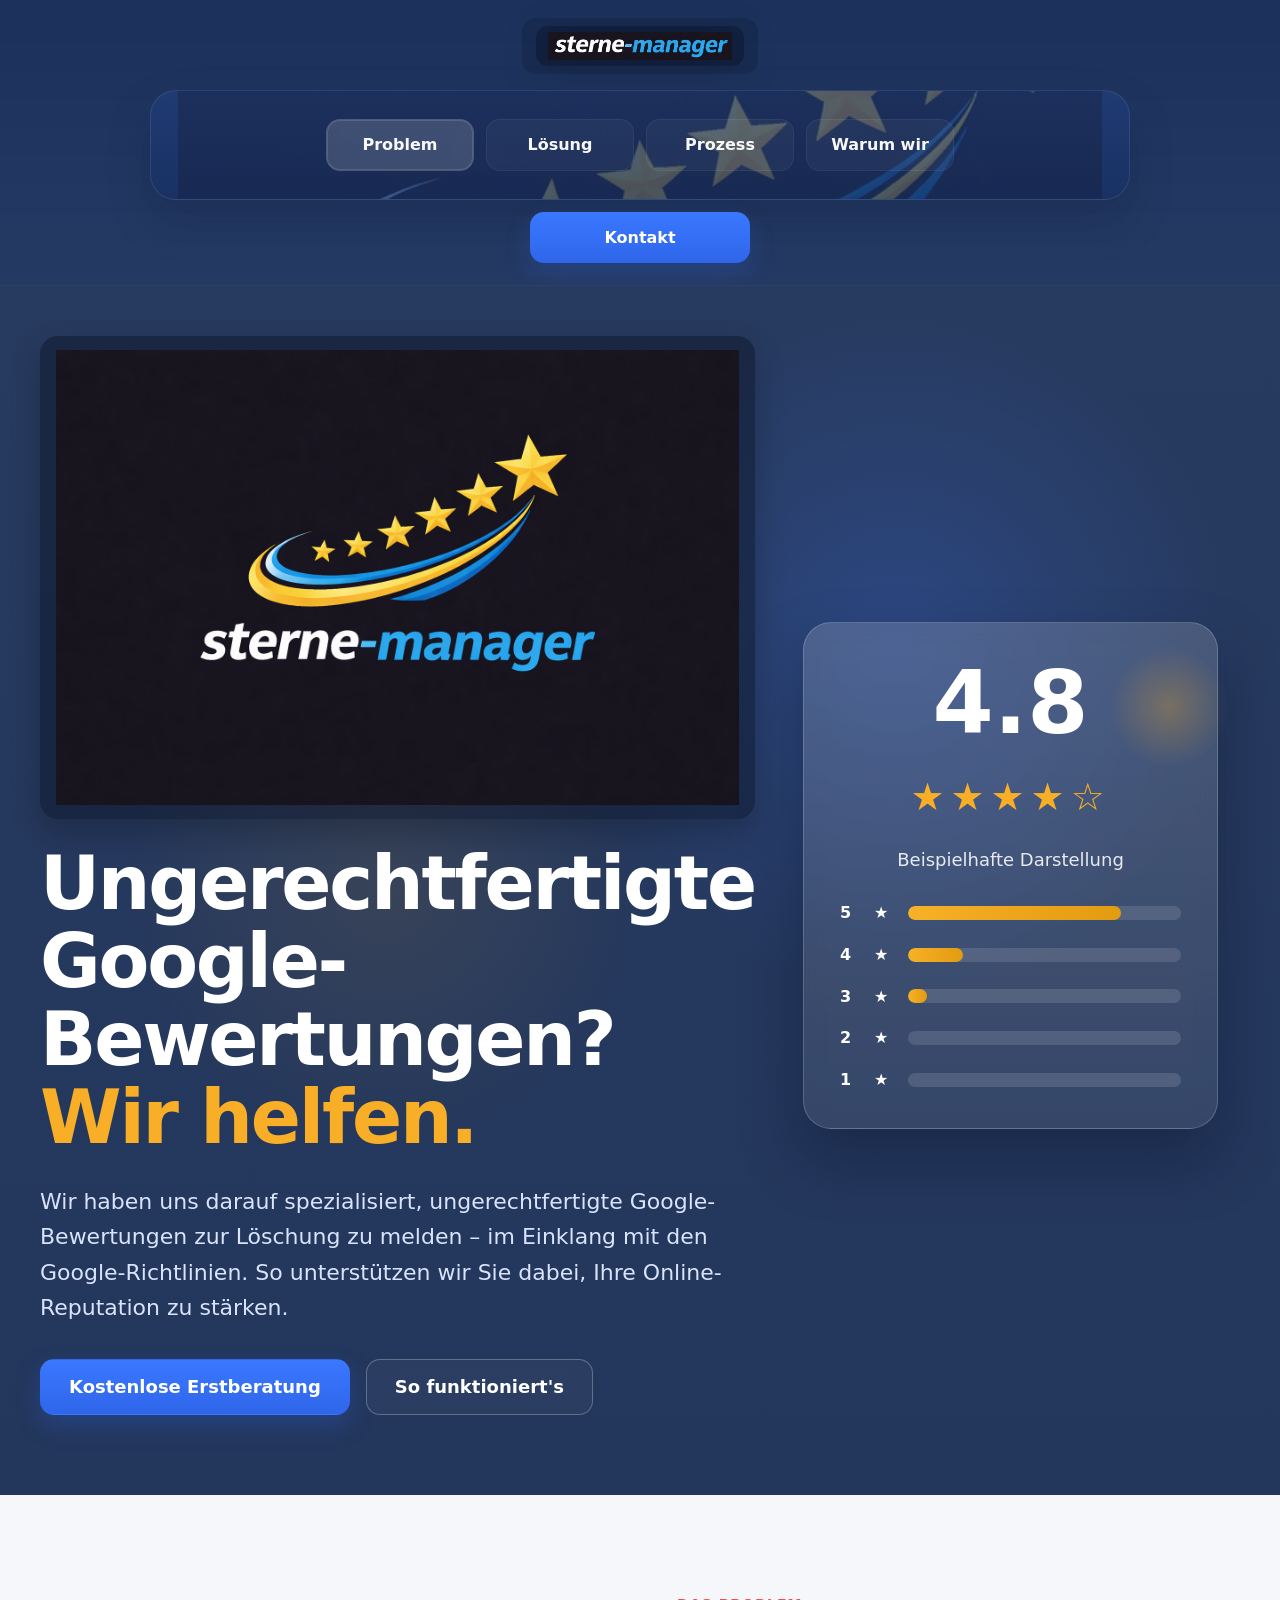
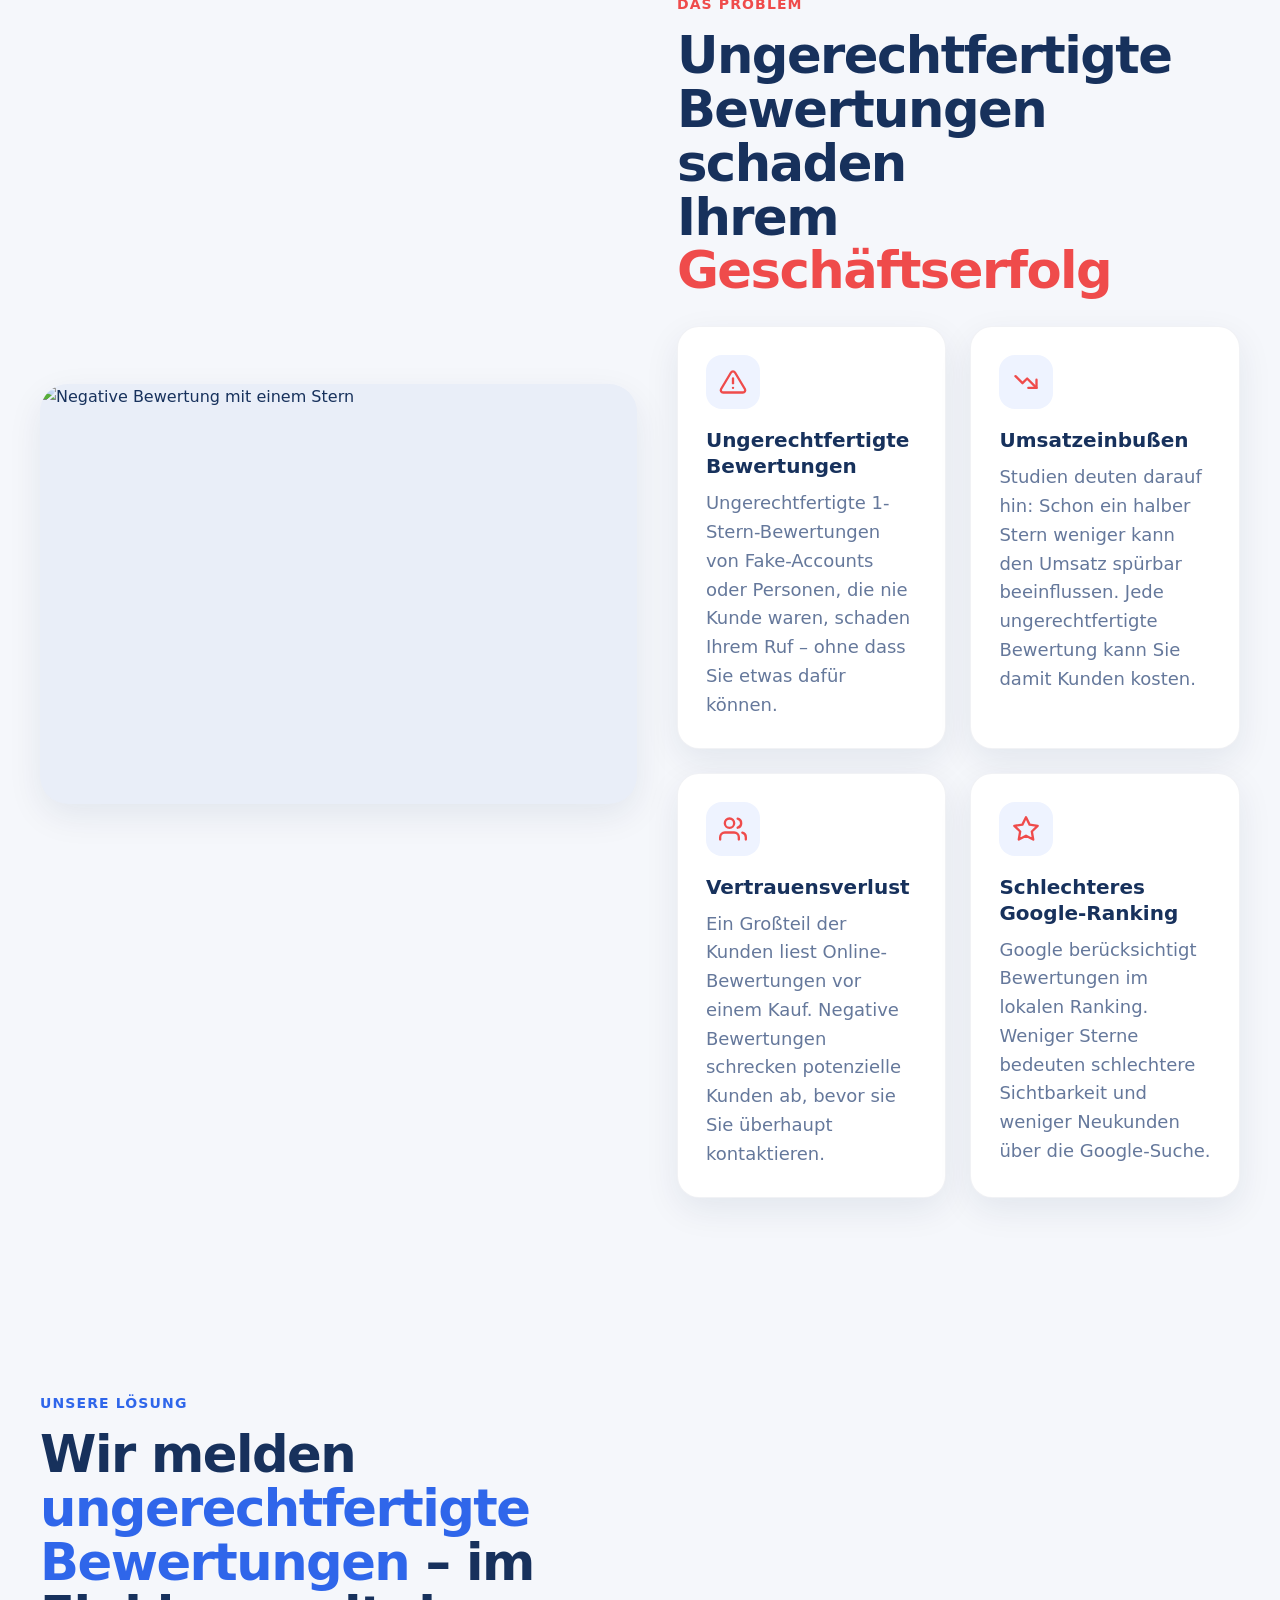
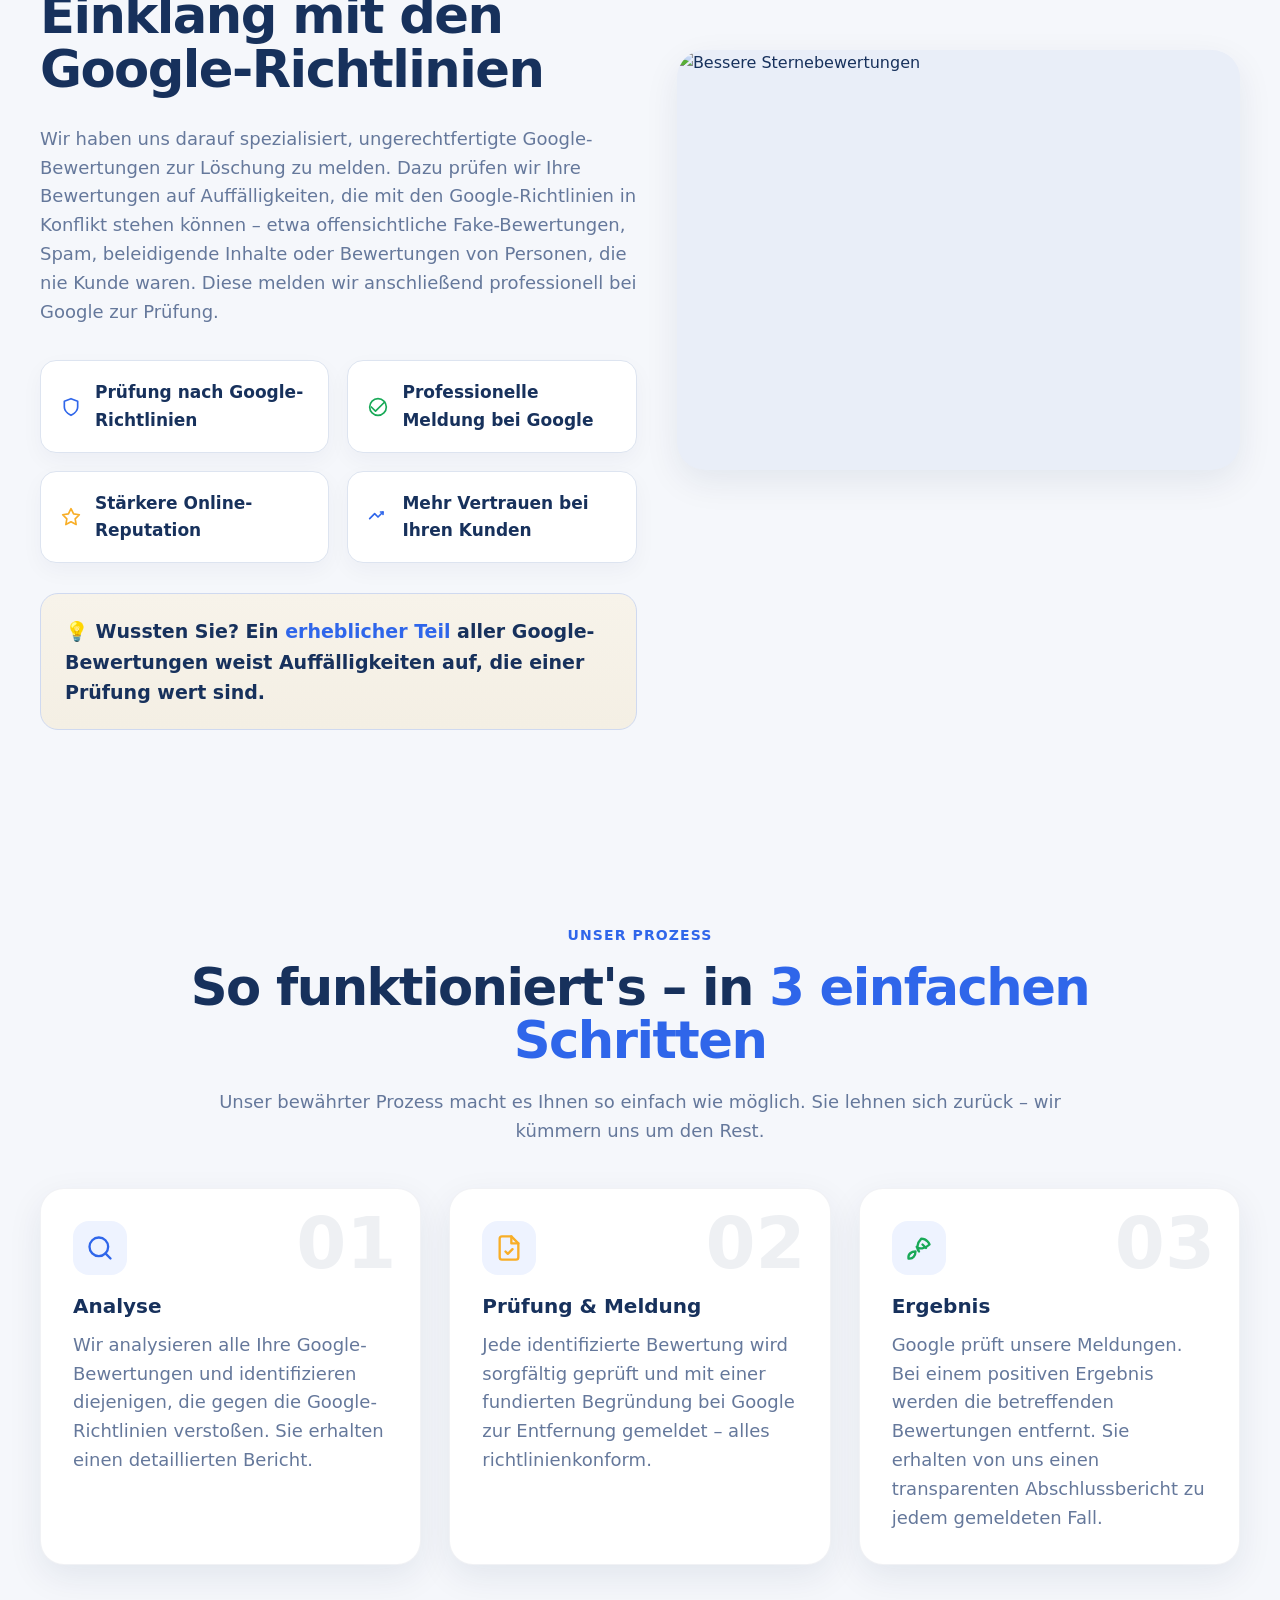
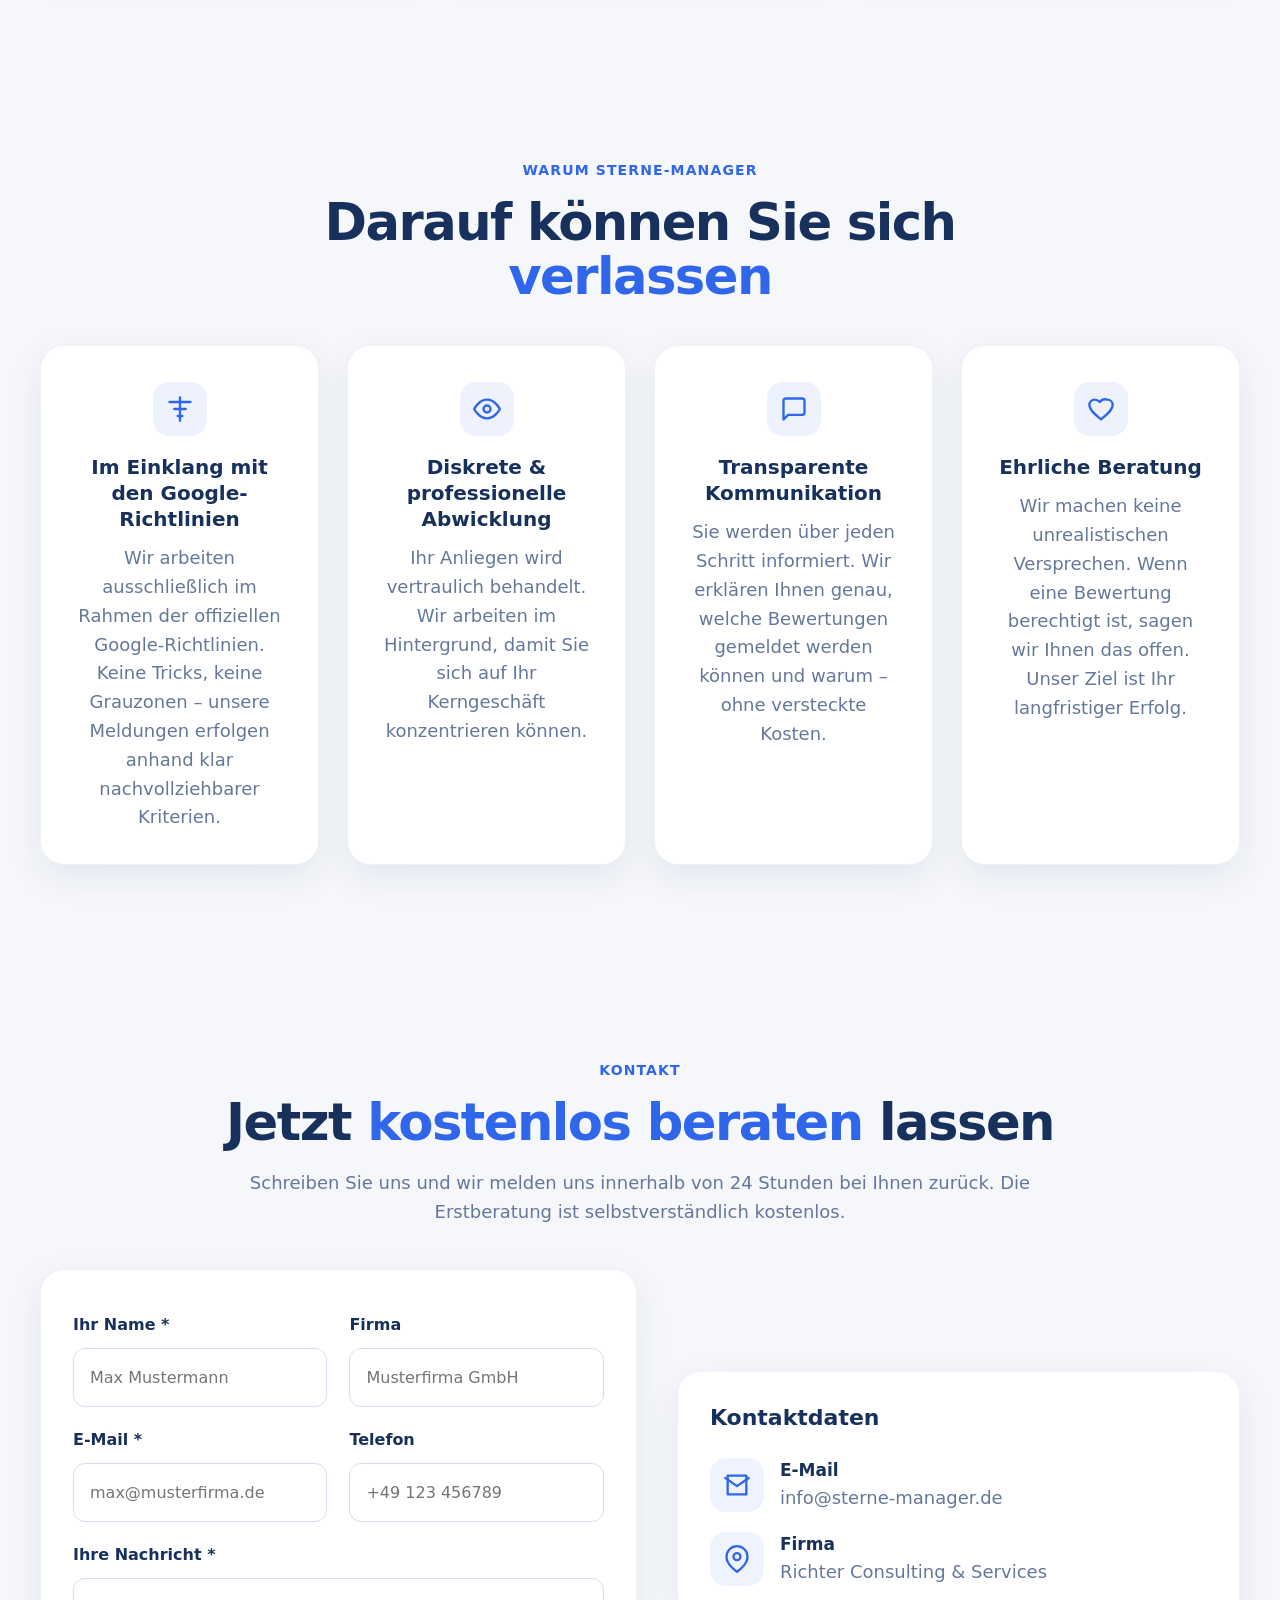
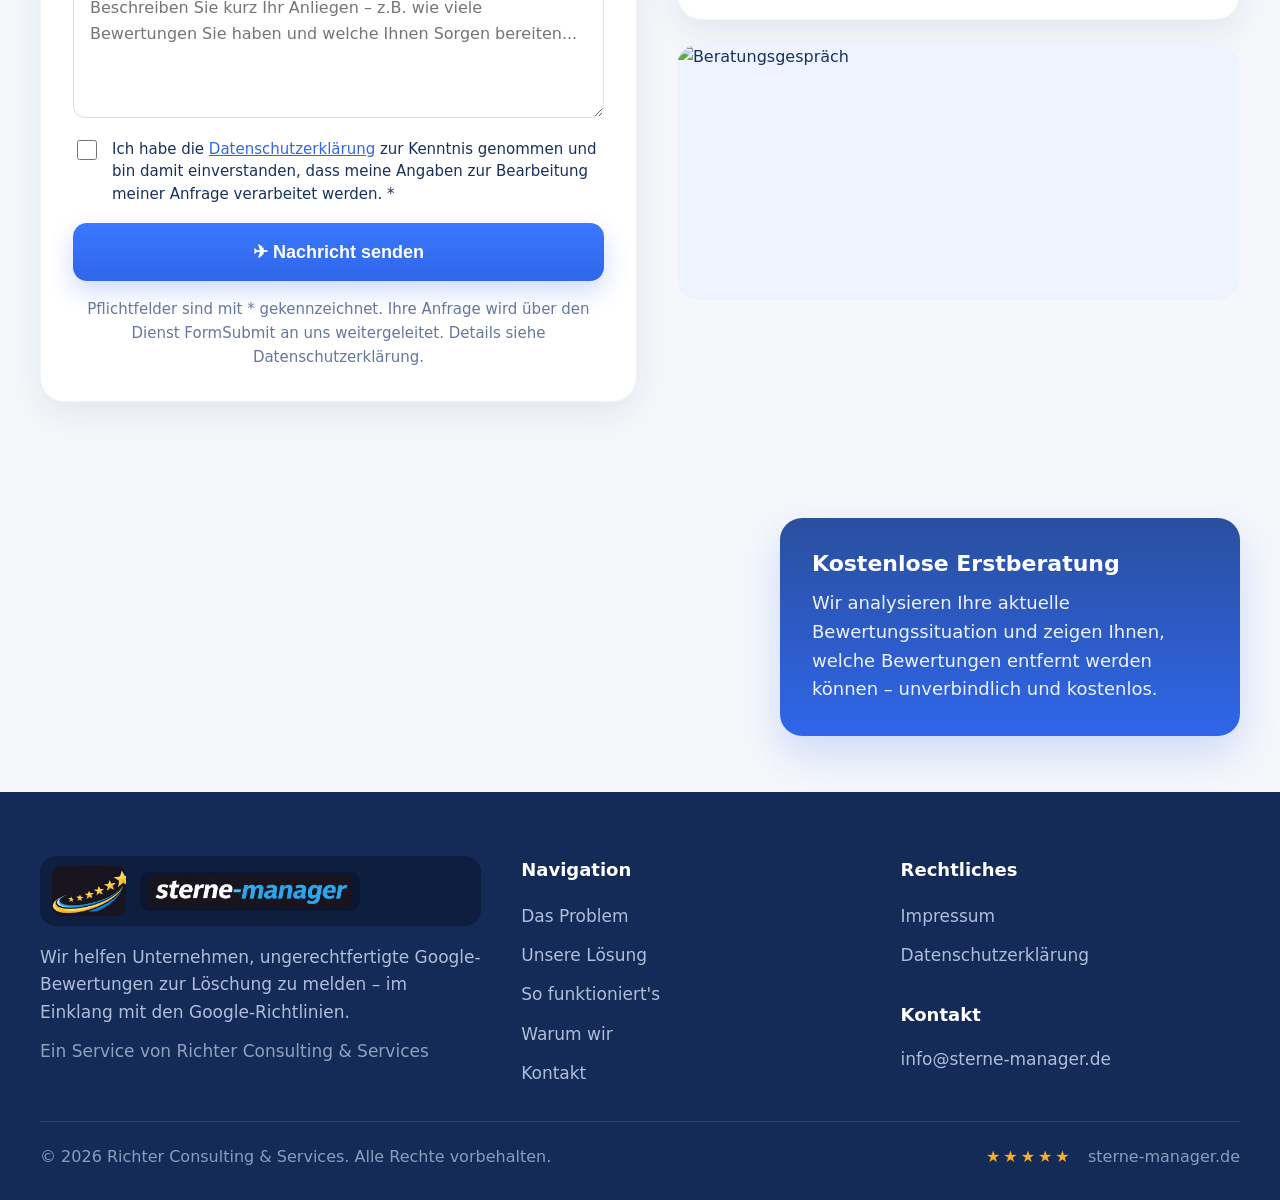
==== index.html @ 5f87a62d "Add files via upload" ====
<!DOCTYPE html>
<html lang="de">
<head>
  <meta charset="UTF-8" />
  <meta name="viewport" content="width=device-width, initial-scale=1.0" />
  <title>Sterne-Manager | Ungerechtfertigte Google-Bewertungen löschen lassen</title>
  <meta name="description" content="Wir haben uns darauf spezialisiert, ungerechtfertigte Google-Bewertungen zur Löschung zu melden – im Einklang mit den Google-Richtlinien. Kostenlose Erstberatung." />
  <meta name="robots" content="index, follow" />
  <link rel="canonical" href="https://www.sterne-manager.de/" />

  <!-- Open Graph / Social -->
  <meta property="og:type" content="website" />
  <meta property="og:locale" content="de_DE" />
  <meta property="og:url" content="https://www.sterne-manager.de/" />
  <meta property="og:title" content="Sterne-Manager | Ungerechtfertigte Google-Bewertungen löschen lassen" />
  <meta property="og:description" content="Wir haben uns darauf spezialisiert, ungerechtfertigte Google-Bewertungen zur Löschung zu melden – im Einklang mit den Google-Richtlinien." />
  <meta property="og:image" content="sterne-manager-Logo.png" />
  <meta name="twitter:card" content="summary_large_image" />

  <!-- Favicon (Platzhalter – bitte später durch eigenes Favicon ersetzen) -->
  <link rel="icon" type="image/png" href="Logo-Bild.jpg" />
  <style>
    :root {
      --bg: #f5f7fb;
      --white: #ffffff;
      --navy: #142b57;
      --navy-2: #1f3769;
      --blue: #2f66ea;
      --blue-2: #3a78ff;
      --text: #17315c;
      --muted: #65789b;
      --border: #dde4f0;
      --shadow: 0 12px 35px rgba(15, 37, 77, 0.08);
      --radius: 22px;
      --orange: #f8ae27;
      --red: #ef4b4b;
      --green: #18a957;
      --section-space: 96px;
      --container: 1200px;
      --header-offset: 220px;
    }

    * { box-sizing: border-box; }
    html { scroll-behavior: smooth; }
    body {
      margin: 0;
      font-family: Inter, ui-sans-serif, system-ui, -apple-system, BlinkMacSystemFont, "Segoe UI", sans-serif;
      color: var(--text);
      background: var(--bg);
      line-height: 1.6;
    }

    img { max-width: 100%; display: block; }
    a { color: inherit; text-decoration: none; }

    #problem,
    #loesung,
    #prozess,
    #warum-wir,
    #kontakt {
      scroll-margin-top: var(--header-offset);
    }

    .container {
      width: min(calc(100% - 40px), var(--container));
      margin: 0 auto;
    }

    .section {
      padding: var(--section-space) 0;
    }

    .eyebrow {
      display: inline-block;
      margin-bottom: 14px;
      font-size: 14px;
      font-weight: 700;
      letter-spacing: 0.08em;
      text-transform: uppercase;
      color: var(--blue);
    }

    h1, h2, h3, h4, p { margin: 0; }

    h1, h2 {
      line-height: 1.05;
      letter-spacing: -0.03em;
    }

    h1 {
      font-size: clamp(42px, 6vw, 74px);
      font-weight: 800;
      color: #fff;
    }

    h2 {
      font-size: clamp(34px, 4vw, 56px);
      font-weight: 800;
      color: var(--text);
    }

    h3 {
      font-size: 20px;
      line-height: 1.3;
      font-weight: 800;
    }

    .lead {
      font-size: clamp(18px, 2vw, 22px);
      color: #d9e3fb;
      max-width: 700px;
    }

    .text-muted {
      color: var(--muted);
      font-size: 18px;
    }

    .accent-blue { color: var(--blue); }
    .accent-orange { color: var(--orange); }
    .accent-red { color: var(--red); }

    .btn-row {
      display: flex;
      flex-wrap: wrap;
      gap: 16px;
      margin-top: 34px;
    }

    .btn {
      display: inline-flex;
      align-items: center;
      justify-content: center;
      min-height: 56px;
      padding: 0 28px;
      border-radius: 14px;
      border: 1px solid transparent;
      font-size: 18px;
      font-weight: 700;
      transition: transform 0.2s ease, background 0.2s ease, border-color 0.2s ease;
      cursor: pointer;
    }

    .btn:hover { transform: translateY(-1px); }

    .btn-primary {
      background: linear-gradient(180deg, var(--blue-2), var(--blue));
      color: #fff;
      box-shadow: 0 10px 24px rgba(47, 102, 234, 0.28);
    }

    .btn-secondary {
      background: rgba(255,255,255,0.04);
      color: #fff;
      border-color: rgba(255,255,255,0.26);
      backdrop-filter: blur(10px);
    }

    .site-header {
      position: sticky;
      top: 0;
      z-index: 100;
      overflow: hidden;
      background: linear-gradient(180deg, rgba(20, 43, 87, 0.97), rgba(20, 43, 87, 0.93));
      backdrop-filter: blur(10px);
      border-bottom: 1px solid rgba(255,255,255,0.08);
    }

    .nav {
      position: relative;
      z-index: 1;
      display: flex;
      flex-direction: column;
      align-items: center;
      justify-content: center;
      gap: 16px;
      padding: 18px 0 22px;
    }

    .header-top-link {
      display: inline-flex;
      align-items: center;
      justify-content: center;
      padding: 8px 14px;
      border-radius: 14px;
      background: rgba(8, 14, 32, 0.18);
      transition: transform 0.2s ease, background 0.2s ease;
    }

    .header-top-link:hover {
      transform: translateY(-1px);
      background: rgba(255,255,255,0.08);
    }

    .header-wordmark {
      height: 40px;
      width: auto;
      object-fit: contain;
      filter: drop-shadow(0 10px 20px rgba(0,0,0,0.2));
      background: rgba(8, 14, 32, 0.34);
      border-radius: 12px;
      padding: 6px 12px;
    }

    .header-logo-panel {
      position: relative;
      width: 100%;
      max-width: 980px;
      border-radius: 26px;
      overflow: hidden;
      padding: 28px 24px 28px;
      background: linear-gradient(180deg, rgba(34, 62, 120, 0.94), rgba(27, 52, 103, 0.94));
      box-shadow: 0 20px 44px rgba(8, 19, 46, 0.22);
      border: 1px solid rgba(255,255,255,0.08);
    }

    .header-logo-panel::before {
      content: "";
      position: absolute;
      inset: 0;
      background-image: url('Logo-Bild.jpg');
      background-repeat: no-repeat;
      background-position: center center;
      background-size: 90% auto;
      opacity: 0.28;
      pointer-events: none;
      transform: scale(1.05);
    }

    .header-logo-panel::after {
      content: "";
      position: absolute;
      inset: 0;
      background: linear-gradient(180deg, rgba(20,43,87,0.10), rgba(20,43,87,0.18));
      pointer-events: none;
    }

    .menu {
      position: relative;
      z-index: 1;
      display: flex;
      align-items: center;
      justify-content: center;
      gap: 12px;
      flex-wrap: wrap;
      width: 100%;
    }

    .menu a {
      color: rgba(255,255,255,0.96);
      font-weight: 800;
      padding: 12px 18px;
      border-radius: 14px;
      transition: background 0.2s ease, transform 0.2s ease, box-shadow 0.2s ease;
      text-align: center;
      background: rgba(255,255,255,0.04);
      border: 1px solid rgba(255,255,255,0.06);
      min-width: 148px;
    }

    .menu a:hover {
      background: rgba(255,255,255,0.12);
      transform: translateY(-1px);
    }

    .menu a.active {
      background: rgba(255,255,255,0.16);
      box-shadow: inset 0 0 0 1px rgba(255,255,255,0.12);
    }

    .header-contact-row {
      position: relative;
      z-index: 2;
      display: flex;
      justify-content: center;
      width: 100%;
      max-width: 980px;
      margin-top: -4px;
    }

    .menu-cta {
      display: inline-flex;
      align-items: center;
      justify-content: center;
      padding: 13px 28px;
      min-width: 220px;
      border-radius: 14px;
      background: linear-gradient(180deg, var(--blue-2), var(--blue));
      color: #fff;
      font-weight: 800;
      box-shadow: 0 10px 24px rgba(47, 102, 234, 0.22);
      transition: transform 0.2s ease, box-shadow 0.2s ease;
    }

    .menu-cta:hover {
      transform: translateY(-1px);
    }

    .menu-cta.active {
      box-shadow: 0 12px 28px rgba(47, 102, 234, 0.28);
    }

    .hero {
      position: relative;
      overflow: hidden;
      background:
        linear-gradient(rgba(17, 38, 78, 0.9), rgba(17, 38, 78, 0.92)),
        url('https://images.unsplash.com/photo-1556740749-887f6717d7e4?auto=format&fit=crop&w=1600&q=80') center/cover no-repeat;
      color: #fff;
      min-height: 92vh;
      display: flex;
      align-items: center;
    }

    .hero::before {
      content: "";
      position: absolute;
      inset: 0;
      background:
        radial-gradient(circle at 70% 30%, rgba(67, 121, 255, 0.22), transparent 28%),
        radial-gradient(circle at 30% 50%, rgba(248,174,39,0.09), transparent 24%);
      pointer-events: none;
    }

    .hero-grid {
      position: relative;
      z-index: 1;
      display: grid;
      grid-template-columns: 1.05fr 0.95fr;
      gap: 48px;
      align-items: center;
      padding: 50px 0 80px;
    }

    .hero-logo-small {
      display: flex;
      align-items: center;
      gap: 16px;
      width: fit-content;
      margin-bottom: 26px;
      border-radius: 18px;
      box-shadow: 0 14px 30px rgba(0,0,0,0.22);
      background: rgba(10, 16, 34, 0.45);
      padding: 14px 16px;
    }

    .hero-logo-small .hero-symbol {
      width: 112px;
      height: 70px;
      object-fit: cover;
      object-position: center;
      border-radius: 12px;
      background: #0d1227;
    }

    .hero-logo-small .hero-wordmark {
      height: 48px;
      width: auto;
      object-fit: contain;
      border-radius: 10px;
      background: rgba(8, 14, 32, 0.35);
      padding: 4px 8px;
    }

    .hero-copy p { margin-top: 28px; }

    .rating-card {
      justify-self: center;
      width: min(100%, 420px);
      padding: 36px;
      border: 1px solid rgba(255,255,255,0.18);
      border-radius: 28px;
      background: linear-gradient(180deg, rgba(255,255,255,0.16), rgba(255,255,255,0.08));
      box-shadow: 0 30px 60px rgba(7, 18, 41, 0.34);
      backdrop-filter: blur(10px);
      position: relative;
    }

    .rating-card::after {
      content: "";
      position: absolute;
      right: -12px;
      top: 24px;
      width: 120px;
      height: 120px;
      background: radial-gradient(circle, rgba(248,174,39,0.28), transparent 70%);
      pointer-events: none;
    }

    .rating-score {
      font-size: 88px;
      font-weight: 800;
      line-height: 1;
      text-align: center;
      color: #fff;
      margin-bottom: 20px;
    }

    .stars {
      text-align: center;
      letter-spacing: 6px;
      font-size: 38px;
      color: var(--orange);
      margin-bottom: 18px;
    }

    .rating-sub {
      text-align: center;
      font-size: 18px;
      color: rgba(255,255,255,0.88);
      margin-bottom: 26px;
    }

    .bars { display: grid; gap: 16px; }

    .bar-row {
      display: grid;
      grid-template-columns: 22px 22px 1fr;
      gap: 12px;
      align-items: center;
      color: #fff;
      font-weight: 700;
    }

    .bar-bg {
      height: 14px;
      background: rgba(255,255,255,0.12);
      border-radius: 999px;
      overflow: hidden;
    }

    .bar-fill {
      height: 100%;
      border-radius: inherit;
      background: linear-gradient(90deg, #f7b126, #e39b12);
    }

    .problem-grid,
    .solution-grid,
    .contact-grid,
    .footer-grid {
      display: grid;
      gap: 40px;
      align-items: center;
    }

    .problem-grid,
    .solution-grid,
    .contact-grid {
      grid-template-columns: 1.06fr 1fr;
    }

    .section-image {
      border-radius: 28px;
      overflow: hidden;
      box-shadow: var(--shadow);
      background: #e9eef8;
      min-height: 420px;
    }

    .section-image img {
      width: 100%;
      height: 100%;
      object-fit: cover;
    }

    .cards-2x2 {
      display: grid;
      grid-template-columns: repeat(2, 1fr);
      gap: 24px;
      margin-top: 28px;
    }

    .card {
      background: var(--white);
      border: 1px solid rgba(20,43,87,0.06);
      border-radius: var(--radius);
      box-shadow: var(--shadow);
      padding: 28px;
    }

    .card p {
      margin-top: 10px;
      color: var(--muted);
      font-size: 18px;
    }

    .icon-box {
      width: 54px;
      height: 54px;
      border-radius: 16px;
      display: inline-flex;
      align-items: center;
      justify-content: center;
      margin-bottom: 18px;
      background: #eef3ff;
    }

    .icon-box svg { width: 28px; height: 28px; }
    .icon-red svg { stroke: var(--red); }
    .icon-blue svg { stroke: var(--blue); }
    .icon-green svg { stroke: var(--green); }
    .icon-orange svg { stroke: var(--orange); }

    .feature-grid {
      display: grid;
      grid-template-columns: repeat(2, 1fr);
      gap: 18px;
      margin: 34px 0 30px;
    }

    .feature-item {
      background: var(--white);
      border: 1px solid var(--border);
      border-radius: 16px;
      padding: 18px 20px;
      display: flex;
      gap: 14px;
      align-items: center;
      font-size: 17px;
      font-weight: 700;
      box-shadow: 0 8px 22px rgba(15, 37, 77, 0.04);
    }

    .feature-item svg {
      width: 20px;
      height: 20px;
      flex: 0 0 20px;
    }

    .info-box {
      background: linear-gradient(180deg, #f7f3ea, #f4efe4);
      border: 1px solid #cfd9f0;
      border-radius: 18px;
      padding: 22px 24px;
      font-size: 19px;
      font-weight: 600;
      color: var(--text);
    }

    .info-box span { color: var(--blue); font-weight: 800; }

    .process-head,
    .why-head,
    .contact-head {
      text-align: center;
      max-width: 900px;
      margin: 0 auto 42px;
    }

    .process-head .text-muted,
    .contact-head .text-muted { margin-top: 20px; }

    .process-grid,
    .why-grid {
      display: grid;
      gap: 28px;
    }

    .process-grid { grid-template-columns: repeat(3, 1fr); }
    .why-grid { grid-template-columns: repeat(4, 1fr); }

    .process-card,
    .why-card {
      position: relative;
      background: var(--white);
      border-radius: 24px;
      padding: 32px;
      box-shadow: var(--shadow);
      border: 1px solid rgba(20,43,87,0.06);
      min-height: 280px;
    }

    .process-number {
      position: absolute;
      right: 24px;
      top: 18px;
      font-size: 72px;
      line-height: 1;
      color: rgba(20,43,87,0.07);
      font-weight: 800;
    }

    .process-card p,
    .why-card p { margin-top: 12px; color: var(--muted); font-size: 18px; }

    .why-card {
      text-align: center;
      min-height: auto;
      padding-top: 36px;
    }

    .why-card .icon-box { margin-inline: auto; background: #edf2fe; }

    .contact-wrap {
      background: transparent;
    }

    .form-card,
    .contact-side-card {
      background: var(--white);
      border-radius: 24px;
      padding: 32px;
      box-shadow: var(--shadow);
      border: 1px solid rgba(20,43,87,0.06);
    }

    .form-grid {
      display: grid;
      grid-template-columns: repeat(2, 1fr);
      gap: 20px 22px;
      margin-top: 10px;
    }

    .field { display: flex; flex-direction: column; gap: 10px; }
    .field.full { grid-column: 1 / -1; }

    label {
      font-size: 16px;
      font-weight: 700;
      color: var(--text);
    }

    input,
    textarea {
      width: 100%;
      border: 1px solid #d6dfef;
      border-radius: 12px;
      padding: 16px 16px;
      font: inherit;
      color: var(--text);
      background: #fff;
    }

    textarea {
      resize: vertical;
      min-height: 140px;
    }

    input:focus,
    textarea:focus {
      outline: none;
      border-color: var(--blue);
      box-shadow: 0 0 0 4px rgba(47,102,234,0.1);
    }

    .submit-btn {
      width: 100%;
      margin-top: 18px;
      min-height: 58px;
      border: 0;
      border-radius: 14px;
      background: linear-gradient(180deg, var(--blue-2), var(--blue));
      color: #fff;
      font-size: 18px;
      font-weight: 800;
      cursor: pointer;
      box-shadow: 0 10px 24px rgba(47, 102, 234, 0.24);
    }

    .privacy-note {
      text-align: center;
      color: var(--muted);
      font-size: 15px;
      margin-top: 16px;
    }

    .contact-items {
      display: grid;
      gap: 18px;
      margin-top: 24px;
    }

    .contact-item {
      display: flex;
      gap: 16px;
      align-items: center;
    }

    .contact-item .icon-box { margin: 0; }
    .contact-item strong { display: block; font-size: 17px; }
    .contact-item span,
    .contact-item a { color: var(--muted); font-size: 18px; }

    .contact-visual {
      margin-top: 24px;
      border-radius: 22px;
      overflow: hidden;
      min-height: 256px;
      background: #eef3ff;
    }

    .cta-strip {
      padding: 20px 0 0;
    }

    .cta-box {
      margin-left: auto;
      width: min(100%, 460px);
      background: linear-gradient(180deg, #2a4f9e, #2f66ea);
      color: #fff;
      padding: 32px;
      border-radius: 22px;
      box-shadow: 0 18px 40px rgba(47,102,234,0.2);
    }

    .cta-box p {
      margin-top: 10px;
      font-size: 18px;
      color: rgba(255,255,255,0.92);
    }

    .footer {
      margin-top: 56px;
      background: var(--navy);
      color: #dce6ff;
      padding: 64px 0 30px;
    }

    .footer-grid {
      grid-template-columns: 1.3fr 1fr 1fr;
      align-items: start;
    }

    .footer h4 {
      color: #fff;
      font-size: 18px;
      margin-bottom: 18px;
    }

    .footer-brand .footer-logo-wrap {
      display: inline-flex;
      align-items: center;
      gap: 14px;
      margin-bottom: 18px;
      background: rgba(8, 14, 32, 0.45);
      padding: 10px 12px;
      border-radius: 16px;
    }

    .footer-brand .footer-logo-symbol {
      width: 74px;
      height: 50px;
      object-fit: cover;
      border-radius: 10px;
      background: #0d1227;
    }

    .footer-brand .footer-logo-wordmark {
      width: min(100%, 220px);
      height: auto;
      border-radius: 10px;
      background: rgba(8, 14, 32, 0.45);
      padding: 4px 8px;
    }

    .footer-brand p,
    .footer-links a,
    .footer-contact a,
    .footer-contact span {
      color: rgba(220,230,255,0.78);
      font-size: 17px;
    }

    .footer-links,
    .footer-contact {
      display: grid;
      gap: 12px;
    }

    .footer-bottom {
      margin-top: 34px;
      padding-top: 22px;
      border-top: 1px solid rgba(255,255,255,0.1);
      display: flex;
      justify-content: space-between;
      gap: 20px;
      flex-wrap: wrap;
      color: rgba(220,230,255,0.6);
    }

    .footer-rating {
      color: var(--orange);
      letter-spacing: 3px;
      font-weight: 800;
    }

    .legal-link {
      cursor: pointer;
    }

    .legal-modal {
      position: fixed;
      inset: 0;
      z-index: 9999;
      display: none;
      align-items: center;
      justify-content: center;
      padding: 24px;
      background: rgba(9, 18, 38, 0.72);
      backdrop-filter: blur(6px);
    }

    .legal-modal.active {
      display: flex;
    }

    .legal-modal-box {
      width: min(100%, 920px);
      max-height: 88vh;
      overflow: auto;
      background: #ffffff;
      color: #17315c;
      border-radius: 24px;
      box-shadow: 0 30px 80px rgba(0,0,0,0.28);
      padding: 32px;
      position: relative;
    }

    .legal-modal-close {
      position: sticky;
      top: 0;
      margin-left: auto;
      display: flex;
      align-items: center;
      justify-content: center;
      width: 42px;
      height: 42px;
      border: 0;
      border-radius: 10px;
      background: #edf2fe;
      color: #17315c;
      font-size: 24px;
      cursor: pointer;
    }

    .legal-modal-content h2 {
      font-size: 34px;
      margin-bottom: 18px;
    }

    .legal-modal-content h3 {
      font-size: 20px;
      margin-top: 26px;
      margin-bottom: 10px;
    }

    .legal-modal-content p,
    .legal-modal-content li {
      color: #4e6287;
      font-size: 17px;
      line-height: 1.7;
    }

    .legal-modal-content ul {
      padding-left: 20px;
      margin: 10px 0 0;
    }

    .legal-modal-content a {
      color: #2f66ea;
      word-break: break-word;
    }

    .privacy-consent-label {
      display: flex;
      align-items: flex-start;
      gap: 12px;
      font-size: 15px;
      font-weight: 500;
      color: var(--text);
      cursor: pointer;
      line-height: 1.5;
    }

    .privacy-consent-label input[type="checkbox"] {
      width: 20px;
      height: 20px;
      flex: 0 0 20px;
      margin-top: 2px;
      cursor: pointer;
    }

    .privacy-consent-label a {
      color: var(--blue);
      text-decoration: underline;
    }

    @media (max-width: 1100px) {
      .hero-grid,
      .problem-grid,
      .solution-grid,
      .contact-grid,
      .footer-grid,
      .why-grid {
        grid-template-columns: 1fr;
      }

      .process-grid { grid-template-columns: 1fr; }
      .cards-2x2,
      .feature-grid,
      .form-grid { grid-template-columns: 1fr; }
      .cta-box { margin: 0; }
      .hero { min-height: auto; }
      .hero-grid { padding-top: 36px; }
    }

    @media (max-width: 780px) {
      :root {
        --section-space: 74px;
        --header-offset: 250px;
      }

      .nav {
        gap: 14px;
        padding: 14px 0 18px;
      }

      .header-wordmark {
        height: 32px;
        max-width: calc(100vw - 64px);
      }

      .header-logo-panel {
        padding: 18px 14px 18px;
        border-radius: 20px;
      }

      .header-logo-panel::before {
        background-size: 88% auto;
        opacity: 0.30;
      }

      .menu {
        display: grid;
        grid-template-columns: repeat(2, minmax(0, 1fr));
        gap: 10px;
        width: 100%;
      }

      .menu a {
        min-width: 0;
        width: 100%;
        padding: 14px 10px;
        font-size: 17px;
      }

      .header-contact-row {
        width: 100%;
        max-width: 980px;
        margin-top: 10px;
      }

      .menu-cta {
        width: 100%;
        min-width: 0;
      }

      h1 { font-size: 44px; }
      h2 { font-size: 34px; }

      .lead,
      .text-muted,
      .card p,
      .process-card p,
      .why-card p,
      .contact-item span,
      .contact-item a {
        font-size: 17px;
      }

      .rating-card { padding: 28px 22px; }
      .rating-score { font-size: 70px; }
      .stars { font-size: 30px; }

      .process-card,
      .why-card,
      .card,
      .form-card,
      .contact-side-card { padding: 24px; }

      .section-image { min-height: 280px; }

      .legal-modal-box {
        padding: 22px;
        border-radius: 18px;
      }

      .legal-modal-content h2 {
        font-size: 28px;
      }
    }
  </style>
</head>
<body id="top">
  <header class="site-header">
    <div class="container nav">
      <a class="header-top-link" href="#top" aria-label="Zum Seitenanfang">
        <img class="header-wordmark" src="Logo-Text.jpg" alt="sterne-manager" />
      </a>

      <div class="header-logo-panel">
        <nav class="menu">
          <a href="#problem" data-nav-link="problem">Problem</a>
          <a href="#loesung" data-nav-link="loesung">Lösung</a>
          <a href="#prozess" data-nav-link="prozess">Prozess</a>
          <a href="#warum-wir" data-nav-link="warum-wir">Warum wir</a>
        </nav>
      </div>

      <div class="header-contact-row">
        <a class="menu-cta" href="#kontakt" data-nav-link="kontakt">Kontakt</a>
      </div>
    </div>
  </header>

  <main>
    <section class="hero">
      <div class="container hero-grid">
        <div class="hero-copy">
         <div class="hero-logo-small" aria-label="Sterne-Manager Logo">
  <img class="hero-full-logo" src="sterne-manager-Logo.png" alt="sterne-manager Logo" />
</div>
          <h1>Ungerechtfertigte<br>Google-Bewertungen?<br><span class="accent-orange">Wir helfen.</span></h1>
          <p class="lead">Wir haben uns darauf spezialisiert, ungerechtfertigte Google-Bewertungen zur Löschung zu melden – im Einklang mit den Google-Richtlinien. So unterstützen wir Sie dabei, Ihre Online-Reputation zu stärken.</p>
          <div class="btn-row">
            <a class="btn btn-primary" href="#kontakt">Kostenlose Erstberatung</a>
            <a class="btn btn-secondary" href="#prozess">So funktioniert's</a>
          </div>
        </div>

        <div class="rating-card">
          <div class="rating-score">4.8</div>
          <div class="stars">★★★★☆</div>
          <div class="rating-sub">Beispielhafte Darstellung</div>
          <div class="bars">
            <div class="bar-row"><span>5</span><span>★</span><div class="bar-bg"><div class="bar-fill" style="width:78%"></div></div></div>
            <div class="bar-row"><span>4</span><span>★</span><div class="bar-bg"><div class="bar-fill" style="width:20%"></div></div></div>
            <div class="bar-row"><span>3</span><span>★</span><div class="bar-bg"><div class="bar-fill" style="width:7%"></div></div></div>
            <div class="bar-row"><span>2</span><span>★</span><div class="bar-bg"><div class="bar-fill" style="width:0%"></div></div></div>
            <div class="bar-row"><span>1</span><span>★</span><div class="bar-bg"><div class="bar-fill" style="width:0%"></div></div></div>
          </div>
        </div>
      </div>
    </section>

    <section id="problem" class="section">
      <div class="container problem-grid">
        <div class="section-image">
          <img src="https://images.unsplash.com/photo-1516321318423-f06f85e504b3?auto=format&fit=crop&w=1200&q=80" alt="Negative Bewertung mit einem Stern" />
        </div>

        <div>
          <span class="eyebrow" style="color:#ef4b4b">Das Problem</span>
          <h2>Ungerechtfertigte Bewertungen schaden<br> Ihrem <span class="accent-red">Geschäftserfolg</span></h2>
          <div class="cards-2x2">
            <article class="card">
              <div class="icon-box icon-red">
                <svg viewBox="0 0 24 24" fill="none" stroke-width="2" stroke-linecap="round" stroke-linejoin="round"><path d="M10.29 3.86 1.82 18a2 2 0 0 0 1.71 3h16.94a2 2 0 0 0 1.71-3L13.71 3.86a2 2 0 0 0-3.42 0z"></path><path d="M12 9v4"></path><path d="M12 17h.01"></path></svg>
              </div>
              <h3>Ungerechtfertigte Bewertungen</h3>
              <p>Ungerechtfertigte 1-Stern-Bewertungen von Fake-Accounts oder Personen, die nie Kunde waren, schaden Ihrem Ruf – ohne dass Sie etwas dafür können.</p>
            </article>
            <article class="card">
              <div class="icon-box icon-red">
                <svg viewBox="0 0 24 24" fill="none" stroke-width="2" stroke-linecap="round" stroke-linejoin="round"><path d="m3 7 6 6 4-4 8 8"></path><path d="M21 10v7h-7"></path></svg>
              </div>
              <h3>Umsatzeinbußen</h3>
              <p>Studien deuten darauf hin: Schon ein halber Stern weniger kann den Umsatz spürbar beeinflussen. Jede ungerechtfertigte Bewertung kann Sie damit Kunden kosten.</p>
            </article>
            <article class="card">
              <div class="icon-box icon-red">
                <svg viewBox="0 0 24 24" fill="none" stroke-width="2" stroke-linecap="round" stroke-linejoin="round"><path d="M17 21v-2a4 4 0 0 0-4-4H5a4 4 0 0 0-4 4v2"></path><circle cx="9" cy="7" r="4"></circle><path d="M23 21v-2a4 4 0 0 0-3-3.87"></path><path d="M16 3.13a4 4 0 0 1 0 7.75"></path></svg>
              </div>
              <h3>Vertrauensverlust</h3>
              <p>Ein Großteil der Kunden liest Online-Bewertungen vor einem Kauf. Negative Bewertungen schrecken potenzielle Kunden ab, bevor sie Sie überhaupt kontaktieren.</p>
            </article>
            <article class="card">
              <div class="icon-box icon-red">
                <svg viewBox="0 0 24 24" fill="none" stroke-width="2" stroke-linecap="round" stroke-linejoin="round"><polygon points="12 2 15.09 8.26 22 9.27 17 14.14 18.18 21.02 12 17.77 5.82 21.02 7 14.14 2 9.27 8.91 8.26 12 2"></polygon></svg>
              </div>
              <h3>Schlechteres Google-Ranking</h3>
              <p>Google berücksichtigt Bewertungen im lokalen Ranking. Weniger Sterne bedeuten schlechtere Sichtbarkeit und weniger Neukunden über die Google-Suche.</p>
            </article>
          </div>
        </div>
      </div>
    </section>

    <section id="loesung" class="section">
      <div class="container solution-grid">
        <div>
          <span class="eyebrow">Unsere Lösung</span>
          <h2>Wir melden <span class="accent-blue">ungerechtfertigte Bewertungen</span> – im Einklang mit den Google-Richtlinien</h2>
          <p class="text-muted" style="margin-top:28px; max-width:720px;">Wir haben uns darauf spezialisiert, ungerechtfertigte Google-Bewertungen zur Löschung zu melden. Dazu prüfen wir Ihre Bewertungen auf Auffälligkeiten, die mit den Google-Richtlinien in Konflikt stehen können – etwa offensichtliche Fake-Bewertungen, Spam, beleidigende Inhalte oder Bewertungen von Personen, die nie Kunde waren. Diese melden wir anschließend professionell bei Google zur Prüfung.</p>

          <div class="feature-grid">
            <div class="feature-item">
              <svg viewBox="0 0 24 24" fill="none" stroke="#2f66ea" stroke-width="2" stroke-linecap="round" stroke-linejoin="round"><path d="M12 22s8-4 8-10V5l-8-3-8 3v7c0 6 8 10 8 10z"></path></svg>
              <span>Prüfung nach Google-Richtlinien</span>
            </div>
            <div class="feature-item">
              <svg viewBox="0 0 24 24" fill="none" stroke="#18a957" stroke-width="2" stroke-linecap="round" stroke-linejoin="round"><path d="M20 6 9 17l-5-5"></path><circle cx="12" cy="12" r="10"></circle></svg>
              <span>Professionelle Meldung bei Google</span>
            </div>
            <div class="feature-item">
              <svg viewBox="0 0 24 24" fill="none" stroke="#f8ae27" stroke-width="2" stroke-linecap="round" stroke-linejoin="round"><polygon points="12 2 15.09 8.26 22 9.27 17 14.14 18.18 21.02 12 17.77 5.82 21.02 7 14.14 2 9.27 8.91 8.26 12 2"></polygon></svg>
              <span>Stärkere Online-Reputation</span>
            </div>
            <div class="feature-item">
              <svg viewBox="0 0 24 24" fill="none" stroke="#2f66ea" stroke-width="2" stroke-linecap="round" stroke-linejoin="round"><path d="m18 6-6 6-4-4-6 6"></path><path d="M15 6h3v3"></path></svg>
              <span>Mehr Vertrauen bei Ihren Kunden</span>
            </div>
          </div>

          <div class="info-box">💡 Wussten Sie? Ein <span>erheblicher Teil</span> aller Google-Bewertungen weist Auffälligkeiten auf, die einer Prüfung wert sind.</div>
        </div>

        <div class="section-image">
          <img src="https://images.unsplash.com/photo-1521791136064-7986c2920216?auto=format&fit=crop&w=1200&q=80" alt="Bessere Sternebewertungen" />
        </div>
      </div>
    </section>

    <section id="prozess" class="section">
      <div class="container">
        <div class="process-head">
          <span class="eyebrow">Unser Prozess</span>
          <h2>So funktioniert's – in <span class="accent-blue">3 einfachen Schritten</span></h2>
          <p class="text-muted">Unser bewährter Prozess macht es Ihnen so einfach wie möglich. Sie lehnen sich zurück – wir kümmern uns um den Rest.</p>
        </div>

        <div class="process-grid">
          <article class="process-card">
            <span class="process-number">01</span>
            <div class="icon-box icon-blue">
              <svg viewBox="0 0 24 24" fill="none" stroke-width="2" stroke-linecap="round" stroke-linejoin="round"><circle cx="11" cy="11" r="8"></circle><path d="m21 21-4.35-4.35"></path></svg>
            </div>
            <h3>Analyse</h3>
            <p>Wir analysieren alle Ihre Google-Bewertungen und identifizieren diejenigen, die gegen die Google-Richtlinien verstoßen. Sie erhalten einen detaillierten Bericht.</p>
          </article>

          <article class="process-card">
            <span class="process-number">02</span>
            <div class="icon-box icon-orange">
              <svg viewBox="0 0 24 24" fill="none" stroke-width="2" stroke-linecap="round" stroke-linejoin="round"><path d="M14 2H6a2 2 0 0 0-2 2v16a2 2 0 0 0 2 2h12a2 2 0 0 0 2-2V8z"></path><path d="M14 2v6h6"></path><path d="m9 15 2 2 4-4"></path></svg>
            </div>
            <h3>Prüfung & Meldung</h3>
            <p>Jede identifizierte Bewertung wird sorgfältig geprüft und mit einer fundierten Begründung bei Google zur Entfernung gemeldet – alles richtlinienkonform.</p>
          </article>

          <article class="process-card">
            <span class="process-number">03</span>
            <div class="icon-box icon-green">
              <svg viewBox="0 0 24 24" fill="none" stroke-width="2" stroke-linecap="round" stroke-linejoin="round"><path d="M4.5 16.5c-1.5 1.26-1.68 3.2-1.5 4.5 1.3.18 3.24 0 4.5-1.5 1.5-1.77 1.5-4.5 1.5-4.5s-2.73 0-4.5 1.5Z"></path><path d="M12 15c-2-2-2-7 2-11 5 0 7 5 7 5-4 4-9 4-11 2Z"></path><path d="M15 9l3 3"></path></svg>
            </div>
            <h3>Ergebnis</h3>
            <p>Google prüft unsere Meldungen. Bei einem positiven Ergebnis werden die betreffenden Bewertungen entfernt. Sie erhalten von uns einen transparenten Abschlussbericht zu jedem gemeldeten Fall.</p>
          </article>
        </div>
      </div>
    </section>

    <section id="warum-wir" class="section">
      <div class="container">
        <div class="why-head">
          <span class="eyebrow">Warum Sterne-Manager</span>
          <h2>Darauf können Sie sich <span class="accent-blue">verlassen</span></h2>
        </div>

        <div class="why-grid">
          <article class="why-card">
            <div class="icon-box icon-blue">
              <svg viewBox="0 0 24 24" fill="none" stroke-width="2" stroke-linecap="round" stroke-linejoin="round"><path d="M3 6h18"></path><path d="M7 12h10"></path><path d="M10 18h4"></path><path d="M12 2v20"></path></svg>
            </div>
            <h3>Im Einklang mit den Google-Richtlinien</h3>
            <p>Wir arbeiten ausschließlich im Rahmen der offiziellen Google-Richtlinien. Keine Tricks, keine Grauzonen – unsere Meldungen erfolgen anhand klar nachvollziehbarer Kriterien.</p>
          </article>

          <article class="why-card">
            <div class="icon-box icon-blue">
              <svg viewBox="0 0 24 24" fill="none" stroke-width="2" stroke-linecap="round" stroke-linejoin="round"><path d="M1 12s4-8 11-8 11 8 11 8-4 8-11 8S1 12 1 12Z"></path><circle cx="12" cy="12" r="3"></circle></svg>
            </div>
            <h3>Diskrete & professionelle Abwicklung</h3>
            <p>Ihr Anliegen wird vertraulich behandelt. Wir arbeiten im Hintergrund, damit Sie sich auf Ihr Kerngeschäft konzentrieren können.</p>
          </article>

          <article class="why-card">
            <div class="icon-box icon-blue">
              <svg viewBox="0 0 24 24" fill="none" stroke-width="2" stroke-linecap="round" stroke-linejoin="round"><path d="M21 15a2 2 0 0 1-2 2H7l-4 4V5a2 2 0 0 1 2-2h14a2 2 0 0 1 2 2z"></path></svg>
            </div>
            <h3>Transparente Kommunikation</h3>
            <p>Sie werden über jeden Schritt informiert. Wir erklären Ihnen genau, welche Bewertungen gemeldet werden können und warum – ohne versteckte Kosten.</p>
          </article>

          <article class="why-card">
            <div class="icon-box icon-blue">
              <svg viewBox="0 0 24 24" fill="none" stroke-width="2" stroke-linecap="round" stroke-linejoin="round"><path d="m12 21-1.45-1.32C5.4 15.36 2 12.28 2 8.5A4.5 4.5 0 0 1 6.5 4c1.74 0 3.41.81 4.5 2.09A6 6 0 0 1 17.5 4 4.5 4.5 0 0 1 22 8.5c0 3.78-3.4 6.86-8.55 11.18Z"></path></svg>
            </div>
            <h3>Ehrliche Beratung</h3>
            <p>Wir machen keine unrealistischen Versprechen. Wenn eine Bewertung berechtigt ist, sagen wir Ihnen das offen. Unser Ziel ist Ihr langfristiger Erfolg.</p>
          </article>
        </div>
      </div>
    </section>

    <section id="kontakt" class="section contact-wrap">
      <div class="container">
        <div class="contact-head">
          <span class="eyebrow">Kontakt</span>
          <h2>Jetzt <span class="accent-blue">kostenlos beraten</span> lassen</h2>
          <p class="text-muted">Schreiben Sie uns und wir melden uns innerhalb von 24 Stunden bei Ihnen zurück. Die Erstberatung ist selbstverständlich kostenlos.</p>
        </div>

        <div class="contact-grid">
          <div class="form-card">
            <form action="https://formsubmit.co/info@sterne-manager.de" method="POST">
              <!-- FormSubmit-Konfiguration -->
              <input type="hidden" name="_subject" value="Neue Anfrage über sterne-manager.de">
              <input type="hidden" name="_template" value="table">
              <input type="hidden" name="_captcha" value="true">
              <!-- Honeypot-Feld gegen Spam-Bots (für Menschen unsichtbar) -->
              <input type="text" name="_honey" style="display:none" tabindex="-1" autocomplete="off">
              <div class="form-grid">
                <div class="field">
                  <label for="name">Ihr Name *</label>
                  <input id="name" name="Name" type="text" placeholder="Max Mustermann" required>
                </div>
                <div class="field">
                  <label for="firma">Firma</label>
                  <input id="firma" name="Firma" type="text" placeholder="Musterfirma GmbH">
                </div>
                <div class="field">
                  <label for="email">E-Mail *</label>
                  <input id="email" name="E-Mail" type="email" placeholder="max@musterfirma.de" required>
                </div>
                <div class="field">
                  <label for="telefon">Telefon</label>
                  <input id="telefon" name="Telefon" type="tel" placeholder="+49 123 456789">
                </div>
                <div class="field full">
                  <label for="nachricht">Ihre Nachricht *</label>
                  <textarea id="nachricht" name="Nachricht" placeholder="Beschreiben Sie kurz Ihr Anliegen – z.B. wie viele Bewertungen Sie haben und welche Ihnen Sorgen bereiten..." required></textarea>
                </div>
                <div class="field full privacy-consent">
                  <label class="privacy-consent-label">
                    <input id="datenschutz" name="Datenschutz" type="checkbox" required>
                    <span>Ich habe die <a href="#" class="legal-link" data-legal-open="datenschutz">Datenschutzerklärung</a> zur Kenntnis genommen und bin damit einverstanden, dass meine Angaben zur Bearbeitung meiner Anfrage verarbeitet werden. *</span>
                  </label>
                </div>
              </div>
              <button class="submit-btn" type="submit">✈︎ Nachricht senden</button>
              <div class="privacy-note">Pflichtfelder sind mit * gekennzeichnet. Ihre Anfrage wird über den Dienst FormSubmit an uns weitergeleitet. Details siehe <a href="#" class="legal-link" data-legal-open="datenschutz">Datenschutzerklärung</a>.</div>
            </form>
          </div>

          <div>
            <div class="contact-side-card">
              <h3 style="font-size:22px;">Kontaktdaten</h3>
              <div class="contact-items">
                <div class="contact-item">
                  <div class="icon-box icon-blue">
                    <svg viewBox="0 0 24 24" fill="none" stroke-width="2" stroke-linecap="round" stroke-linejoin="round"><path d="M4 4h16v16H4z"></path><path d="m22 6-10 7L2 6"></path></svg>
                  </div>
                  <div>
                    <strong>E-Mail</strong>
                    <a href="mailto:info@sterne-manager.de">info@sterne-manager.de</a>
                  </div>
                </div>
                <div class="contact-item">
                  <div class="icon-box icon-blue">
                    <svg viewBox="0 0 24 24" fill="none" stroke-width="2" stroke-linecap="round" stroke-linejoin="round"><path d="M21 10c0 7-9 13-9 13S3 17 3 10a9 9 0 0 1 18 0Z"></path><circle cx="12" cy="10" r="3"></circle></svg>
                  </div>
                  <div>
                    <strong>Firma</strong>
                    <span>Richter Consulting &amp; Services</span>
                  </div>
                </div>
              </div>
            </div>

            <div class="contact-visual">
              <img src="https://images.unsplash.com/photo-1552664730-d307ca884978?auto=format&fit=crop&w=1200&q=80" alt="Beratungsgespräch" />
            </div>
          </div>
        </div>
      </div>
    </section>

    <section class="cta-strip">
      <div class="container">
        <div class="cta-box">
          <h3 style="font-size:22px; color:#fff;">Kostenlose Erstberatung</h3>
          <p>Wir analysieren Ihre aktuelle Bewertungssituation und zeigen Ihnen, welche Bewertungen entfernt werden können – unverbindlich und kostenlos.</p>
        </div>
      </div>
    </section>
  </main>

  <footer class="footer">
    <div class="container">
      <div class="footer-grid">
        <div class="footer-brand">
          <div class="footer-logo-wrap">
            <img class="footer-logo-symbol" src="Logo-Bild.jpg" alt="Sterne-Manager Symbol">
            <img class="footer-logo-wordmark" src="Logo-Text.jpg" alt="sterne-manager">
          </div>
          <p>Wir helfen Unternehmen, ungerechtfertigte Google-Bewertungen zur Löschung zu melden – im Einklang mit den Google-Richtlinien.</p>
          <p style="margin-top:12px; opacity:.8;">Ein Service von Richter Consulting &amp; Services</p>
        </div>

        <div>
          <h4>Navigation</h4>
          <div class="footer-links">
            <a href="#problem">Das Problem</a>
            <a href="#loesung">Unsere Lösung</a>
            <a href="#prozess">So funktioniert's</a>
            <a href="#warum-wir">Warum wir</a>
            <a href="#kontakt">Kontakt</a>
          </div>
        </div>

        <div>
          <h4>Rechtliches</h4>
          <div class="footer-contact">
            <a href="#" class="legal-link" data-legal-open="impressum">Impressum</a>
            <a href="#" class="legal-link" data-legal-open="datenschutz">Datenschutzerklärung</a>
            <h4 style="margin-top:20px; margin-bottom:4px;">Kontakt</h4>
            <a href="mailto:info@sterne-manager.de">info@sterne-manager.de</a>
          </div>
        </div>
      </div>

      <div class="footer-bottom">
        <div>© 2026 Richter Consulting &amp; Services. Alle Rechte vorbehalten.</div>
        <div><span class="footer-rating">★★★★★</span> &nbsp; sterne-manager.de</div>
      </div>
    </div>
  </footer>

  <div class="legal-modal" id="legal-modal-impressum" aria-hidden="true">
    <div class="legal-modal-box" role="dialog" aria-modal="true" aria-labelledby="impressum-title">
      <button class="legal-modal-close" type="button" data-legal-close aria-label="Popup schließen">×</button>
      <div class="legal-modal-content">
        <h2 id="impressum-title">Impressum</h2>

        <h3>Angaben gemäß § 5 DDG</h3>
        <p>
          Richter Consulting &amp; Services<br>
          Inhaber: Ingo Richter<br>
          Am Spitzberg 1<br>
          01728 Bannewitz<br>
          Deutschland
        </p>

        <h3>Kontakt</h3>
        <p>
          E-Mail: <a href="mailto:info@sterne-manager.de">info@sterne-manager.de</a><br>
          Telefon: <a href="tel:+4915222122653">+49 (0)152 22122653</a>
        </p>

        <h3>Register / Gewerbe</h3>
        <p>
          Einzelunternehmen<br>
          Gewerberegister der Gemeinde Bannewitz<br>
          Registernummer: 26-24
        </p>

        <h3>Umsatzsteuer</h3>
        <p>
          Umsatzsteuer-Identifikationsnummer gemäß § 27 a Umsatzsteuergesetz:<br>
          beantragt
        </p>

        <h3>Hinweis zur Kleinunternehmerregelung</h3>
        <p>
          Gemäß § 19 UStG wird in Rechnungen keine Umsatzsteuer ausgewiesen, sofern die Voraussetzungen
          der Kleinunternehmerregelung erfüllt sind.
        </p>

        <h3>Streitschlichtung – Verbraucherstreitbeilegung</h3>
        <p>
          Plattform der EU-Kommission zur Online-Streitbeilegung (OS):
          <a href="https://ec.europa.eu/consumers/odr" target="_blank" rel="noopener noreferrer">https://ec.europa.eu/consumers/odr</a>.
        </p>
        <p>
          Wir sind nicht bereit oder verpflichtet, an Streitbeilegungsverfahren vor einer
          Verbraucherschlichtungsstelle teilzunehmen.
        </p>

        <h3>Verantwortlich für den Inhalt nach § 18 Abs. 2 MStV</h3>
        <p>
          Ingo Richter<br>
          Am Spitzberg 1<br>
          01728 Bannewitz
        </p>

        <h3>Haftung für Inhalte</h3>
        <p>
          Als Diensteanbieter sind wir gemäß den allgemeinen Gesetzen für eigene Inhalte auf diesen Seiten verantwortlich.
          Wir sind jedoch nicht verpflichtet, übermittelte oder gespeicherte fremde Informationen zu überwachen oder nach Umständen
          zu forschen, die auf eine rechtswidrige Tätigkeit hinweisen. Verpflichtungen zur Entfernung oder Sperrung der Nutzung von
          Informationen nach den allgemeinen Gesetzen bleiben hiervon unberührt.
        </p>

        <h3>Haftung für Links</h3>
        <p>
          Sofern diese Website Links zu externen Websites Dritter enthält, haben wir auf deren Inhalte keinen Einfluss.
          Deshalb können wir für diese fremden Inhalte auch keine Gewähr übernehmen. Für die Inhalte der verlinkten Seiten
          ist stets der jeweilige Anbieter oder Betreiber der Seiten verantwortlich.
        </p>

        <h3>Urheberrecht</h3>
        <p>
          Die durch den Seitenbetreiber erstellten Inhalte und Werke auf dieser Website unterliegen dem deutschen Urheberrecht.
          Vervielfältigung, Bearbeitung, Verbreitung und jede Art der Verwertung außerhalb der Grenzen des Urheberrechts bedürfen
          der schriftlichen Zustimmung des jeweiligen Autors bzw. Erstellers.
        </p>
      </div>
    </div>
  </div>

  <div class="legal-modal" id="legal-modal-datenschutz" aria-hidden="true">
    <div class="legal-modal-box" role="dialog" aria-modal="true" aria-labelledby="datenschutz-title">
      <button class="legal-modal-close" type="button" data-legal-close aria-label="Popup schließen">×</button>
      <div class="legal-modal-content">
        <h2 id="datenschutz-title">Datenschutzerklärung</h2>

        <h3>1. Verantwortlicher</h3>
        <p>
          Verantwortlich für die Datenverarbeitung auf dieser Website ist:<br><br>
          Richter Consulting &amp; Services<br>
          Inhaber: Ingo Richter<br>
          Am Spitzberg 1<br>
          01728 Bannewitz<br>
          E-Mail: <a href="mailto:info@sterne-manager.de">info@sterne-manager.de</a><br>
          Telefon: <a href="tel:+4915222122653">+49 (0)152 22122653</a>
        </p>

        <h3>2. Hosting</h3>
        <p>
          Diese Website wird bei der STRATO AG, Otto-Ostrowski-Str. 7, 10249 Berlin, gehostet
          (im Folgenden „STRATO"). Beim Aufruf der Website verarbeitet STRATO technisch erforderliche
          Zugriffsdaten, insbesondere IP-Adresse, Datum und Uhrzeit der Anfrage, angeforderte Inhalte,
          Browsertyp und Betriebssystem. Die Verarbeitung erfolgt zum Zweck der Bereitstellung, Stabilität
          und Sicherheit der Website.
        </p>
        <p>
          Mit STRATO besteht ein Vertrag zur Auftragsverarbeitung gemäß Art. 28 DSGVO, der gewährleistet,
          dass STRATO personenbezogene Daten ausschließlich nach unseren Weisungen und im Einklang mit
          der DSGVO verarbeitet.
        </p>
        <p>
          Rechtsgrundlage ist Art. 6 Abs. 1 lit. f DSGVO. Unser berechtigtes Interesse liegt in der sicheren
          und zuverlässigen Bereitstellung unseres Online-Angebots.
        </p>
        <p>
          Weitere Informationen zum Datenschutz bei STRATO finden Sie unter:
          <a href="https://www.strato.de/datenschutz/" target="_blank" rel="noopener noreferrer">https://www.strato.de/datenschutz/</a>.
        </p>

        <h3>3. Server-Logfiles</h3>
        <p>
          Der Provider dieser Website erhebt und speichert automatisch Informationen in sogenannten Server-Logfiles,
          die Ihr Browser automatisch übermittelt. Dies sind insbesondere:
        </p>
        <ul>
          <li>IP-Adresse</li>
          <li>Datum und Uhrzeit der Serveranfrage</li>
          <li>Browsertyp und Browserversion</li>
          <li>verwendetes Betriebssystem</li>
          <li>Referrer-URL</li>
          <li>Hostname des zugreifenden Rechners</li>
        </ul>
        <p>
          Eine Zusammenführung dieser Daten mit anderen Datenquellen wird nicht vorgenommen.
        </p>

        <h3>4. Kontaktaufnahme per E-Mail</h3>
        <p>
          Wenn Sie uns per E-Mail kontaktieren, verarbeiten wir die von Ihnen übermittelten personenbezogenen Daten,
          insbesondere Ihren Namen, Ihre E-Mail-Adresse und den Inhalt Ihrer Nachricht, zum Zweck der Bearbeitung Ihrer Anfrage.
        </p>
        <p>
          Rechtsgrundlage ist Art. 6 Abs. 1 lit. b DSGVO, sofern Ihre Anfrage auf die Durchführung vorvertraglicher Maßnahmen
          gerichtet ist, oder Art. 6 Abs. 1 lit. f DSGVO bei sonstigen Anfragen. Unser berechtigtes Interesse liegt in der
          effizienten Bearbeitung an uns gerichteter Anfragen.
        </p>

        <h3>5. Kontaktformular (Versand über FormSubmit)</h3>
        <p>
          Auf dieser Website ist ein Kontaktformular eingebunden. Beim Absenden des Formulars werden die von Ihnen eingegebenen
          Daten (insbesondere Name, Firma, E-Mail-Adresse, Telefonnummer und Nachricht) an den Dienst FormSubmit
          (FormSubmit, Betreiber: Hashpage Inc., USA) übermittelt und von dort als E-Mail an uns weitergeleitet.
          FormSubmit speichert die Daten nach eigener Aussage nicht dauerhaft, sondern verarbeitet sie ausschließlich
          zur Weiterleitung an die hinterlegte E-Mail-Adresse.
        </p>
        <p>
          Rechtsgrundlage für die Verarbeitung ist Art. 6 Abs. 1 lit. b DSGVO (Durchführung vorvertraglicher Maßnahmen)
          bzw. Art. 6 Abs. 1 lit. f DSGVO (berechtigtes Interesse an einer einfachen elektronischen Kontaktaufnahme).
          Mit der ausdrücklichen Einwilligung über die Checkbox im Formular erfolgt die Verarbeitung zusätzlich auf
          Grundlage von Art. 6 Abs. 1 lit. a DSGVO.
        </p>
        <p>
          Da FormSubmit in den USA betrieben wird, erfolgt mit dem Absenden des Formulars eine Datenübermittlung in ein
          Drittland. Die Übermittlung stützt sich auf Standardvertragsklauseln gemäß Art. 46 Abs. 2 lit. c DSGVO.
          Weitere Informationen finden Sie in den Datenschutzhinweisen von FormSubmit unter
          <a href="https://formsubmit.co/legal/privacy-policy" target="_blank" rel="noopener noreferrer">https://formsubmit.co/legal/privacy-policy</a>.
        </p>
        <p>
          Alternativ können Sie uns jederzeit direkt per E-Mail an
          <a href="mailto:info@sterne-manager.de">info@sterne-manager.de</a> erreichen, ohne dass Daten an FormSubmit
          übermittelt werden.
        </p>

        <h3>6. Externe Bildquellen</h3>
        <p>
          Auf dieser Website werden teilweise Bilder von externen Quellen eingebunden. Beim Laden solcher Inhalte kann es technisch
          erforderlich sein, dass Ihre IP-Adresse, Browserinformationen sowie weitere Verbindungsdaten an den jeweiligen externen
          Dienst übermittelt werden, damit die Inhalte in Ihrem Browser dargestellt werden können.
        </p>
        <p>
          Auf dieser Website betrifft dies insbesondere Bildinhalte, die über <a href="https://unsplash.com" target="_blank" rel="noopener noreferrer">Unsplash</a>
          bzw. technisch über die Domain <a href="https://images.unsplash.com" target="_blank" rel="noopener noreferrer">images.unsplash.com</a> ausgeliefert werden.
        </p>
        <p>
          Die Einbindung erfolgt auf Grundlage von Art. 6 Abs. 1 lit. f DSGVO. Unser berechtigtes Interesse liegt in der
          ansprechenden Darstellung und wirtschaftlichen Bereitstellung unseres Online-Angebots.
        </p>

        <h3>7. Cookies</h3>
        <p>
          Diese Website verwendet nach aktuellem Stand keine Cookies zu Analyse-, Tracking- oder Marketingzwecken.
          Sofern Ihr Hosting-Anbieter oder technische Systemkomponenten zwingend erforderliche Cookies einsetzen,
          erfolgt dies auf Grundlage von § 25 Abs. 2 TDDDG sowie Art. 6 Abs. 1 lit. f DSGVO.
        </p>

        <h3>8. Keine Analyse- oder Tracking-Tools</h3>
        <p>
          Auf dieser Website werden keine externen Tracking- oder Analyse-Tools eingesetzt. Insbesondere werden
          keine Dienste wie Google Analytics, Meta Pixel oder vergleichbare Technologien verwendet.
        </p>

        <h3>9. Schriften</h3>
        <p>
          Verwendete Schriften werden lokal auf dem Hosting-System bereitgestellt und nicht von externen Drittanbietern nachgeladen.
        </p>

        <h3>10. Keine weiteren externen Inhalte</h3>
        <p>
          Abgesehen von den ausdrücklich genannten externen Bildquellen werden nach aktuellem Stand keine externen Kartendienste,
          keine eingebetteten Videos, kein reCAPTCHA und keine extern geladenen Google Fonts eingesetzt.
        </p>

        <h3>11. Ihre Rechte</h3>
        <p>
          Sie haben im Rahmen der geltenden gesetzlichen Bestimmungen jederzeit das Recht auf unentgeltliche Auskunft
          über Ihre gespeicherten personenbezogenen Daten, deren Herkunft und Empfänger sowie den Zweck der Datenverarbeitung.
          Außerdem haben Sie gegebenenfalls ein Recht auf Berichtigung, Löschung, Einschränkung der Verarbeitung und Widerspruch.
        </p>
        <p>
          Darüber hinaus steht Ihnen ein Beschwerderecht bei einer zuständigen Datenschutz-Aufsichtsbehörde zu.
        </p>

        <h3>12. Speicherdauer</h3>
        <p>
          Personenbezogene Daten werden nur so lange gespeichert, wie dies für die Bearbeitung Ihrer Anfrage erforderlich ist
          oder gesetzliche Aufbewahrungspflichten bestehen.
        </p>

        <h3>13. SSL- bzw. TLS-Verschlüsselung</h3>
        <p>
          Diese Website nutzt aus Sicherheitsgründen und zum Schutz der Übertragung vertraulicher Inhalte eine SSL- bzw.
          TLS-Verschlüsselung. Eine verschlüsselte Verbindung erkennen Sie daran, dass die Adresszeile des Browsers mit
          „https://“ beginnt.
        </p>

        <h3>14. Stand</h3>
        <p>
          Stand dieser Datenschutzerklärung: April 2026
        </p>
      </div>
    </div>
  </div>

  <script>
    (function () {
      const openButtons = document.querySelectorAll('[data-legal-open]');
      const closeButtons = document.querySelectorAll('[data-legal-close]');
      const modals = document.querySelectorAll('.legal-modal');
      const navLinks = document.querySelectorAll('[data-nav-link]');
      const sections = [
        document.getElementById('problem'),
        document.getElementById('loesung'),
        document.getElementById('prozess'),
        document.getElementById('warum-wir'),
        document.getElementById('kontakt')
      ].filter(Boolean);

      function closeAllModals() {
        modals.forEach(modal => {
          modal.classList.remove('active');
          modal.setAttribute('aria-hidden', 'true');
        });
        document.body.style.overflow = '';
      }

      openButtons.forEach(button => {
        button.addEventListener('click', function (e) {
          e.preventDefault();
          const target = this.getAttribute('data-legal-open');
          const modal = document.getElementById('legal-modal-' + target);
          if (modal) {
            closeAllModals();
            modal.classList.add('active');
            modal.setAttribute('aria-hidden', 'false');
            document.body.style.overflow = 'hidden';
          }
        });
      });

      closeButtons.forEach(button => {
        button.addEventListener('click', closeAllModals);
      });

      modals.forEach(modal => {
        modal.addEventListener('click', function (e) {
          if (e.target === modal) {
            closeAllModals();
          }
        });
      });

      document.addEventListener('keydown', function (e) {
        if (e.key === 'Escape') {
          closeAllModals();
        }
      });

      function setActiveNav(id) {
        navLinks.forEach(link => {
          link.classList.toggle('active', link.getAttribute('data-nav-link') === id);
        });
      }

      function updateActiveNav() {
        const scrollPosition = window.scrollY + 220;
        let currentId = 'problem';

        sections.forEach(section => {
          if (scrollPosition >= section.offsetTop) {
            currentId = section.id;
          }
        });

        setActiveNav(currentId);
      }

      navLinks.forEach(link => {
        link.addEventListener('click', function () {
          const id = this.getAttribute('data-nav-link');
          setActiveNav(id);
        });
      });

      window.addEventListener('scroll', updateActiveNav, { passive: true });
      window.addEventListener('load', updateActiveNav);
      window.addEventListener('resize', updateActiveNav);
    })();
  </script>
</body>
</html>
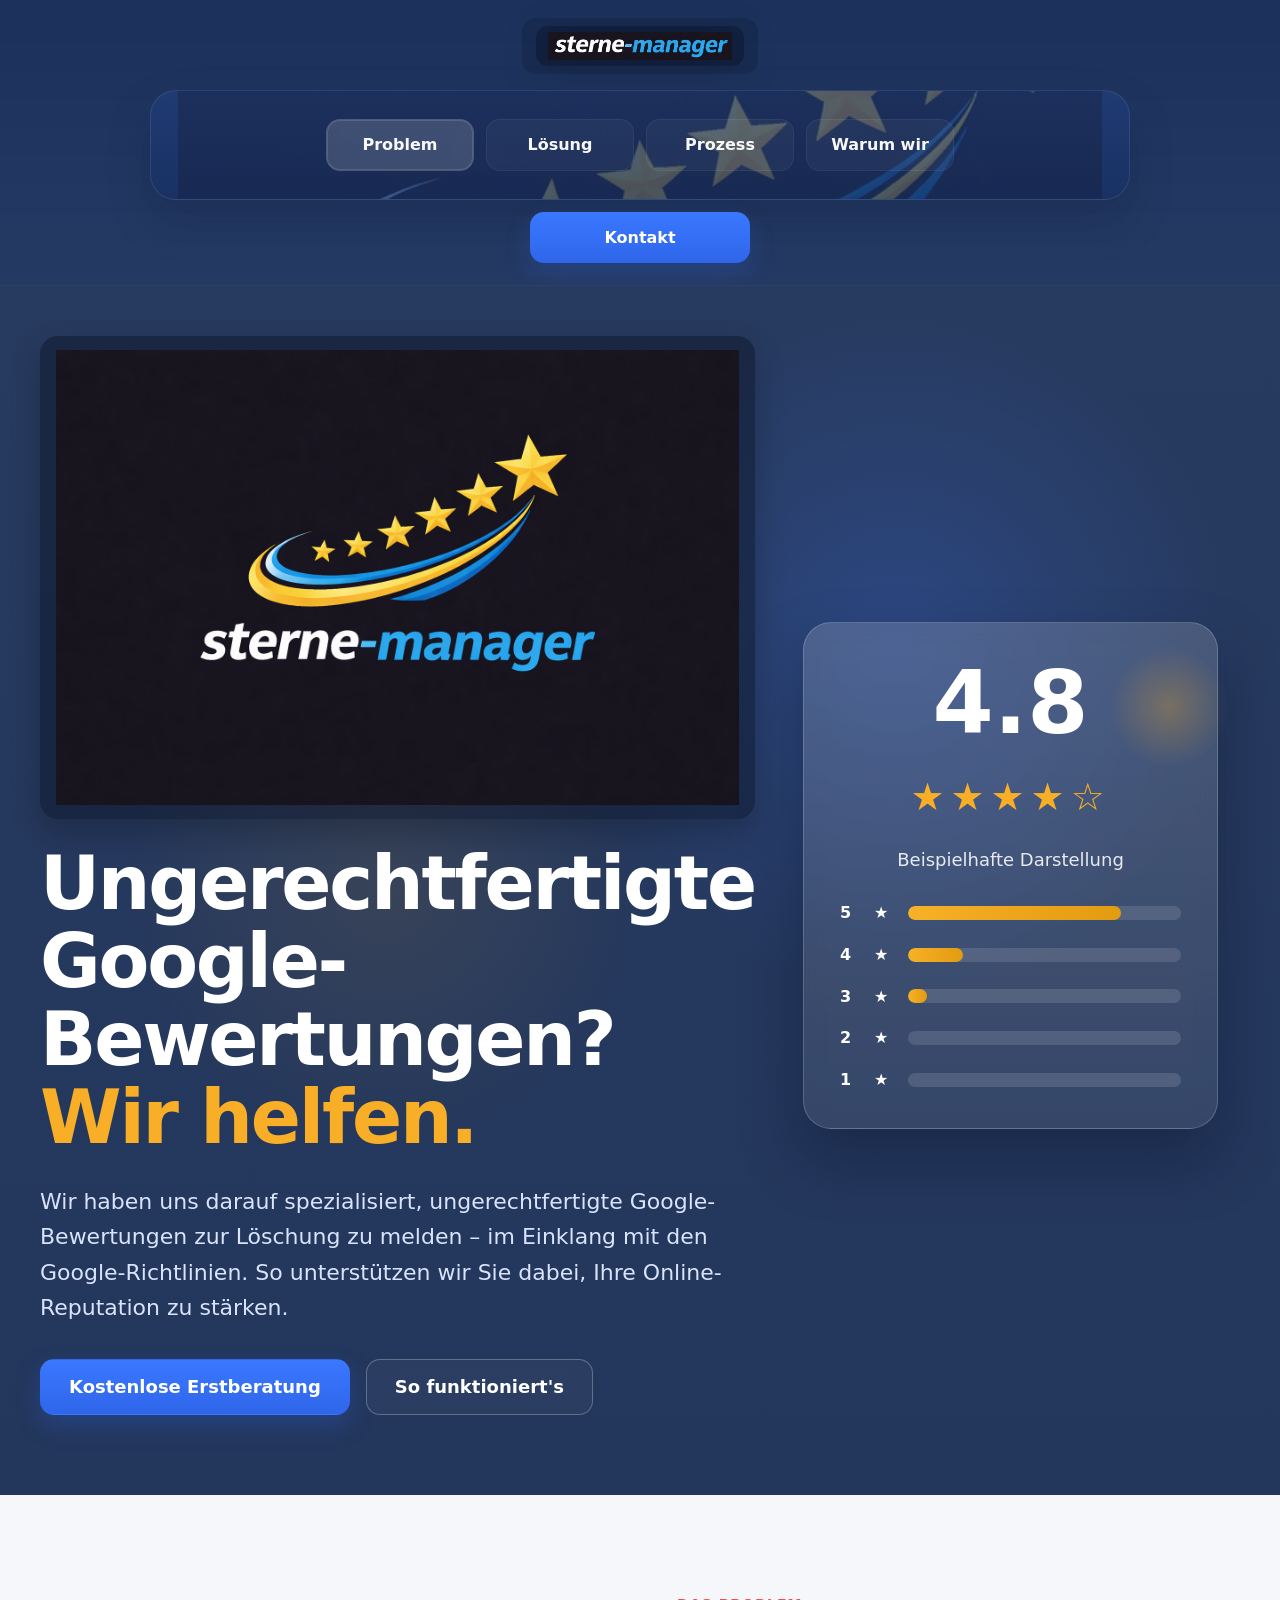
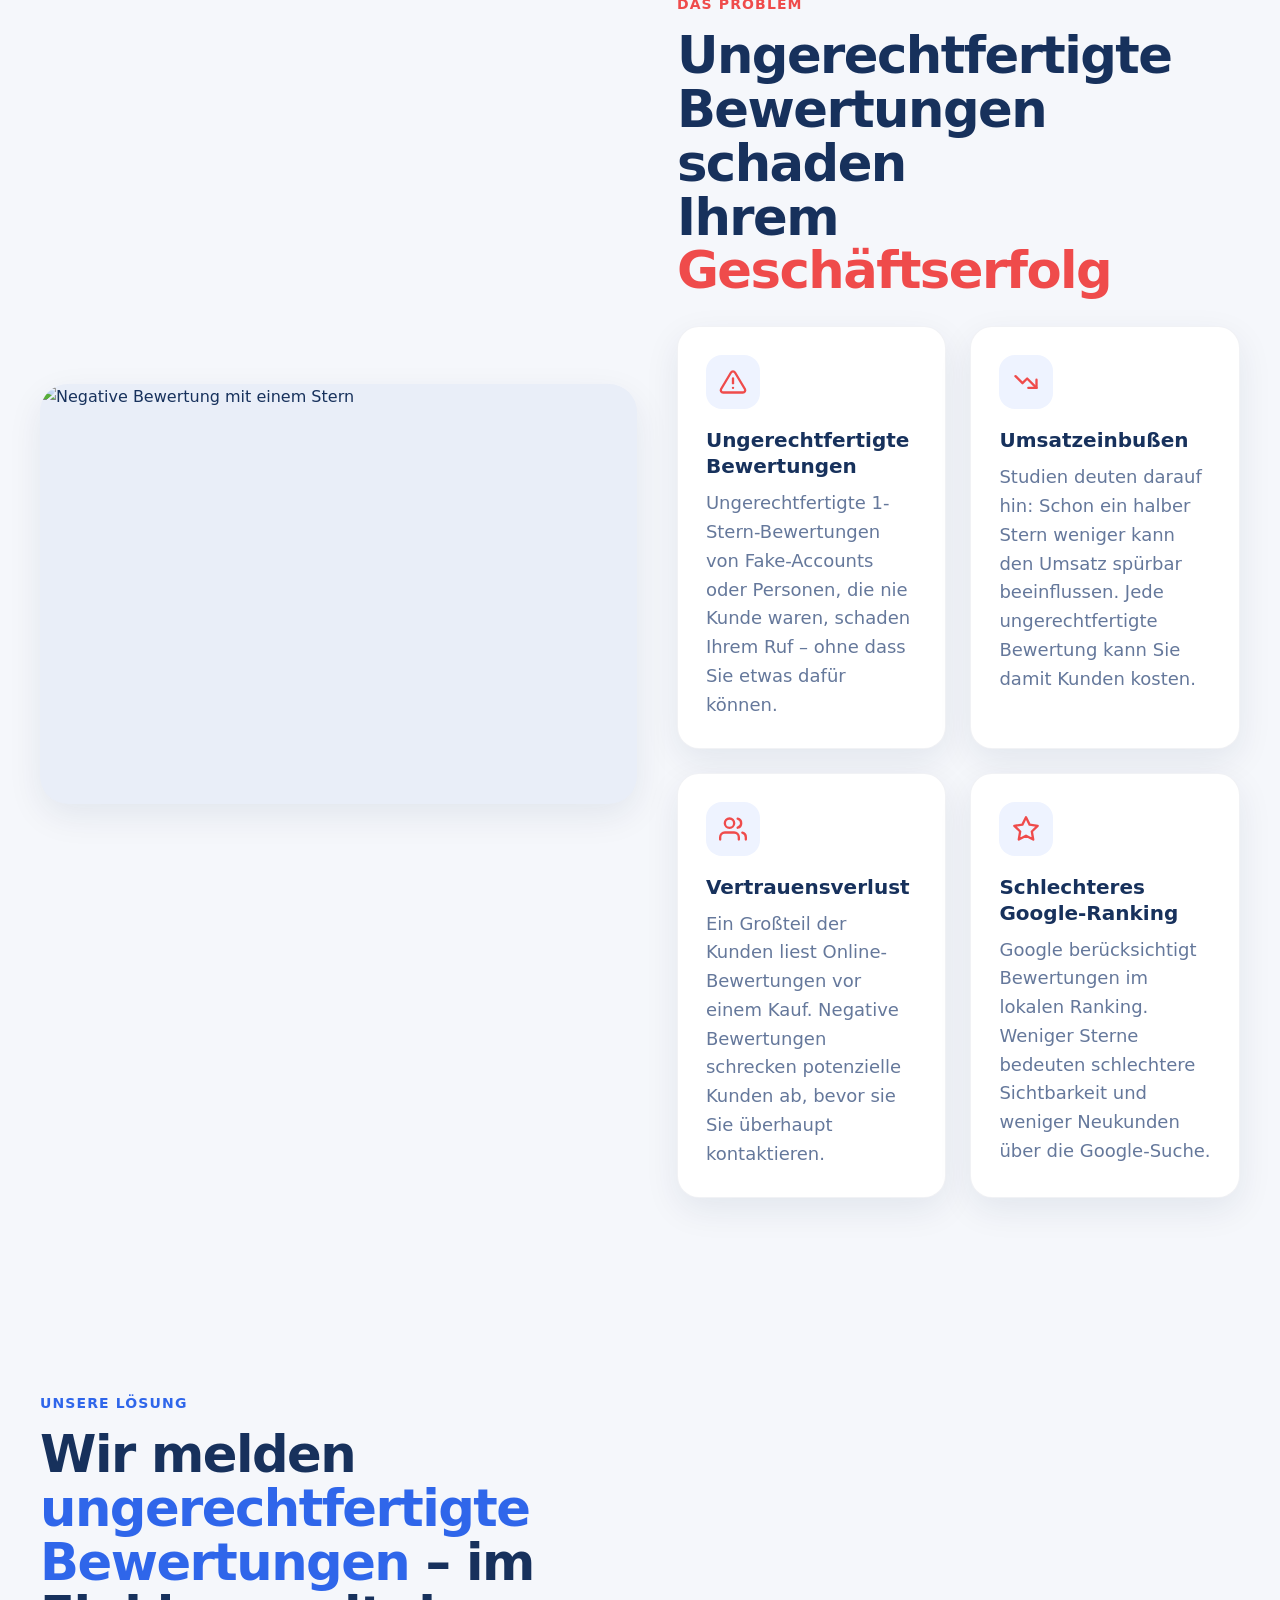
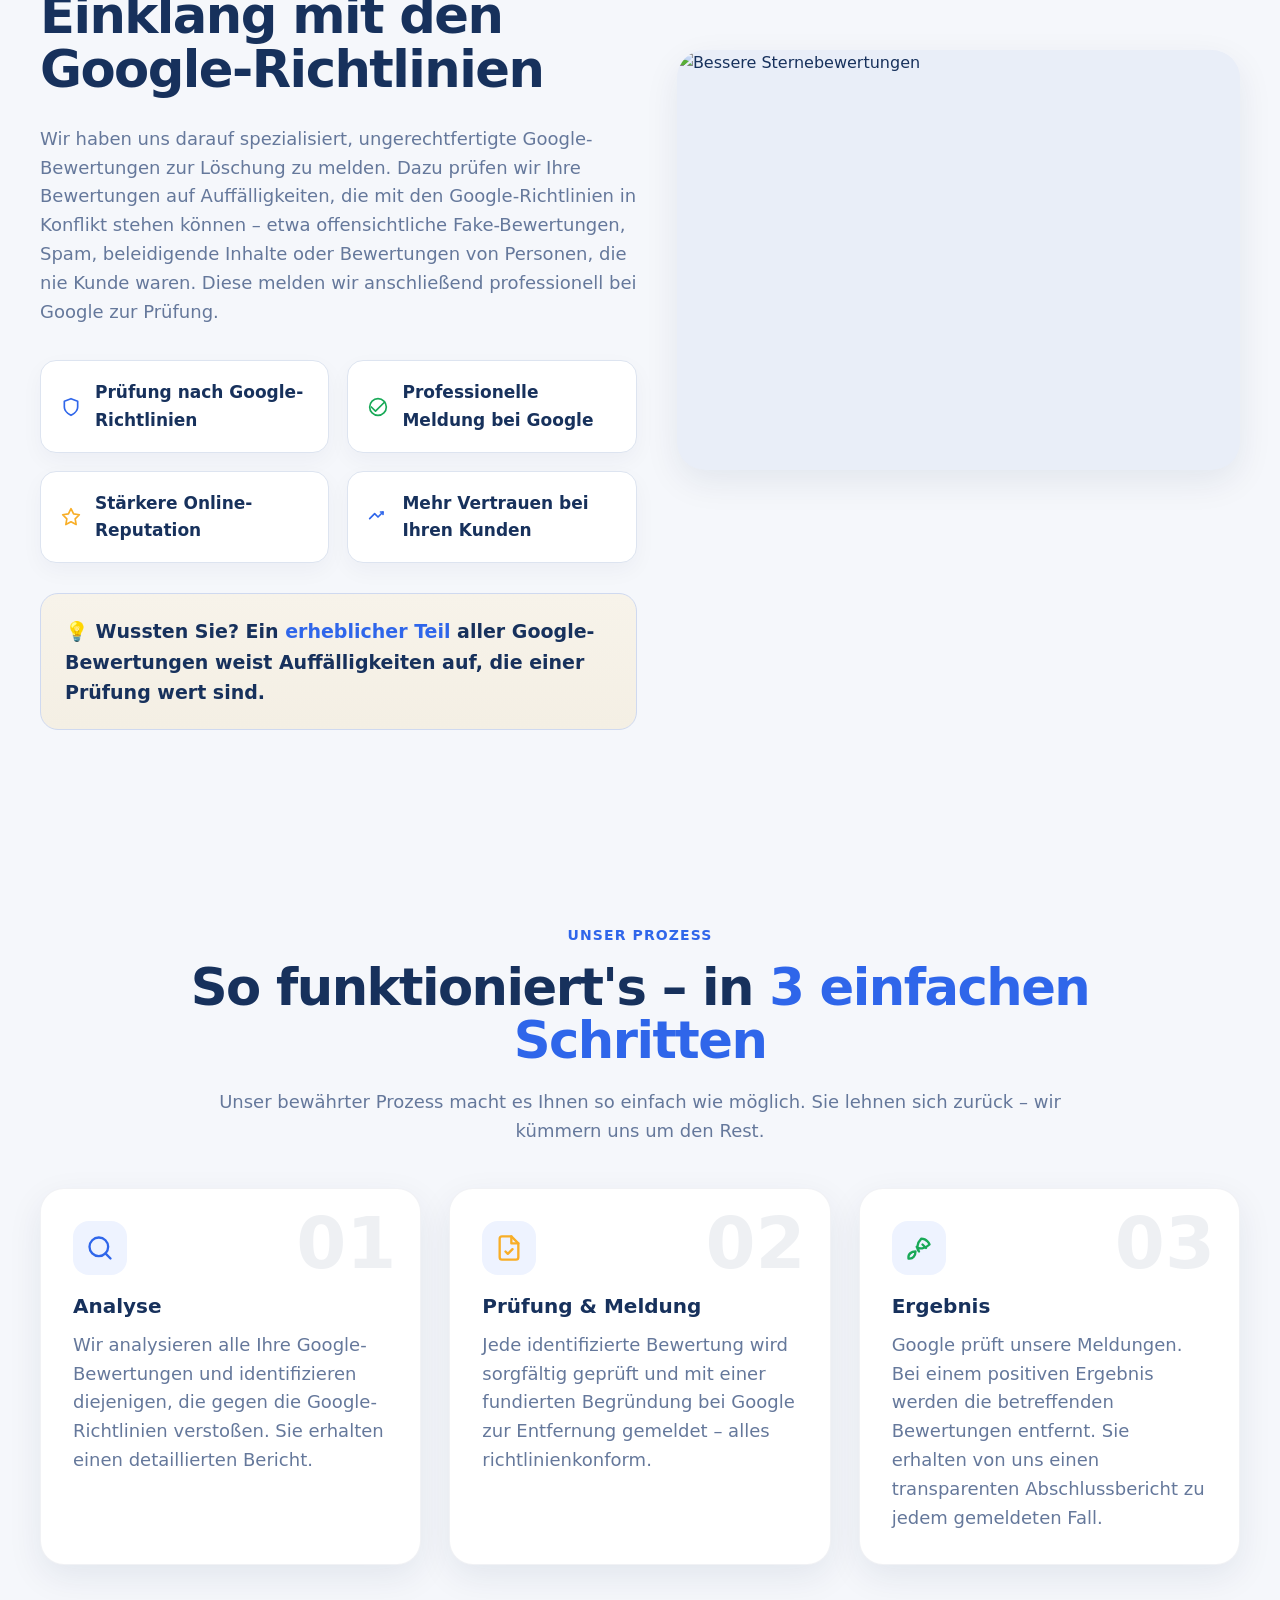
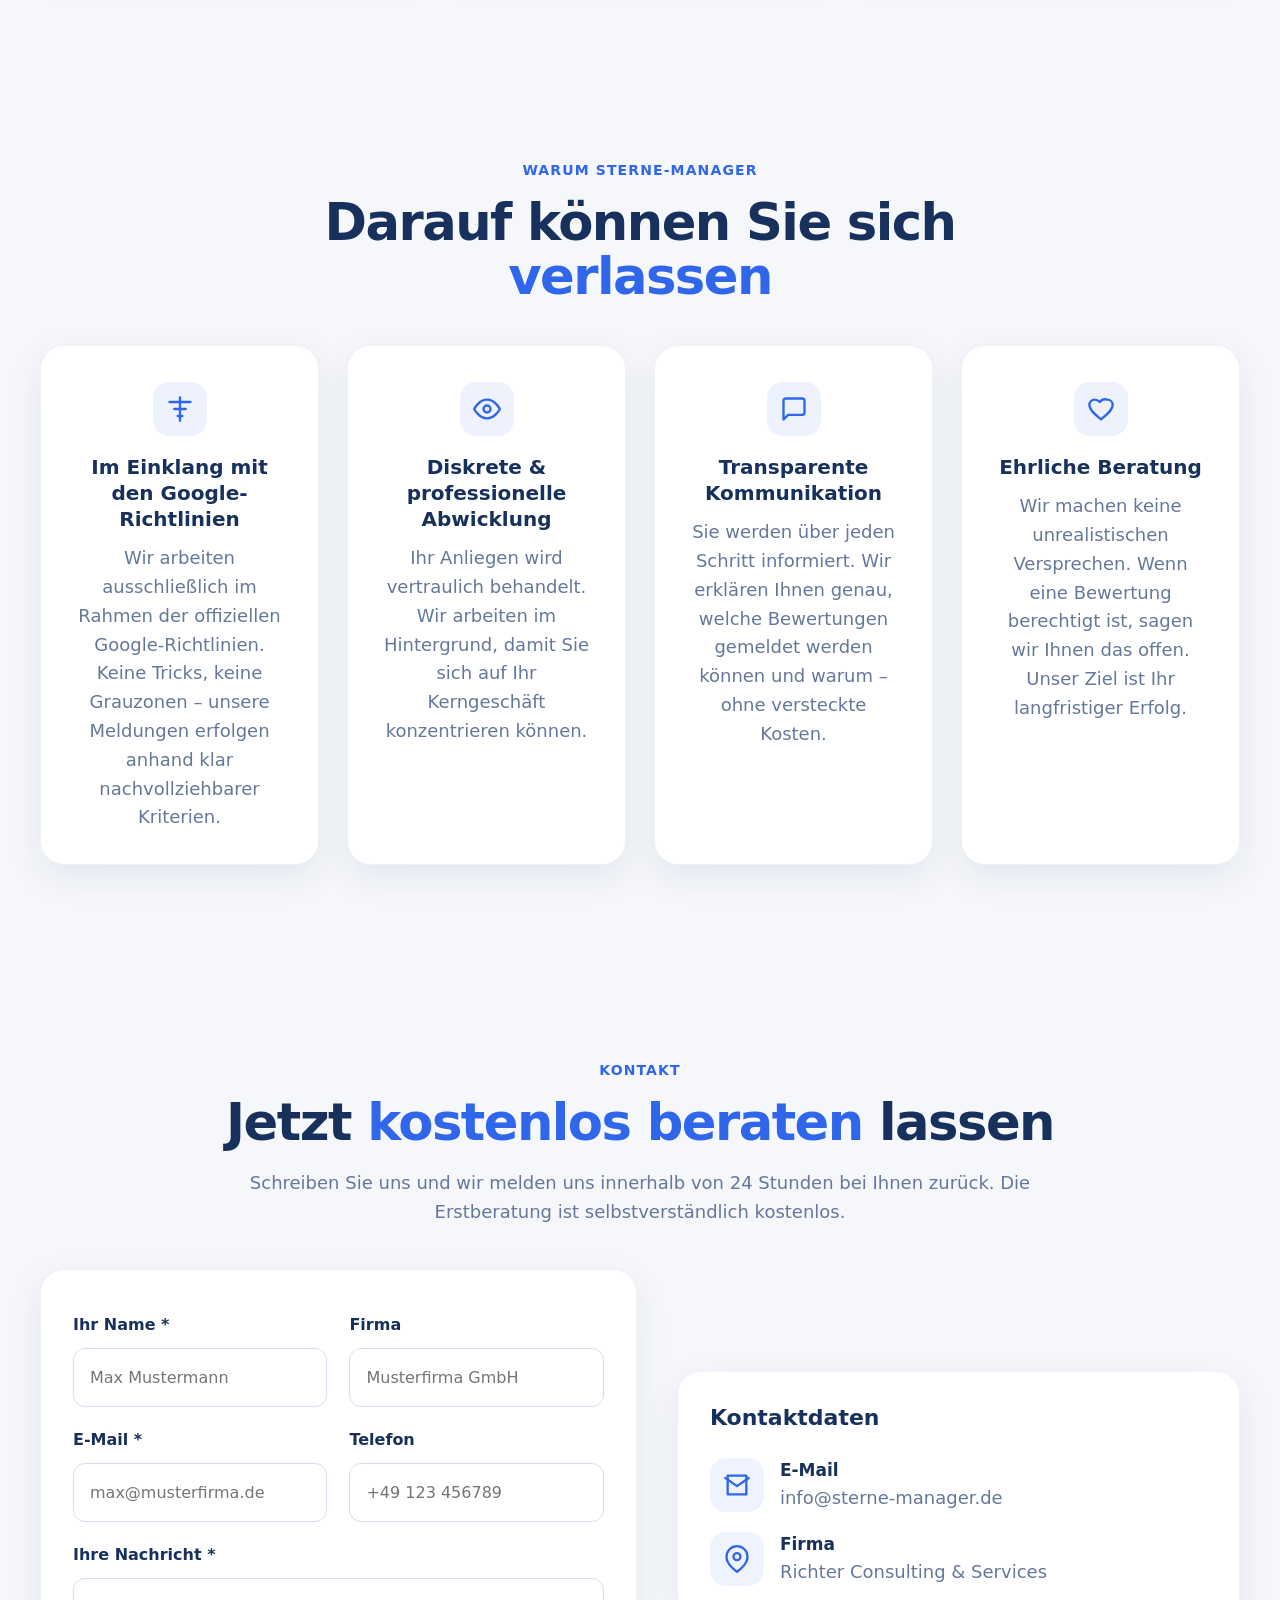
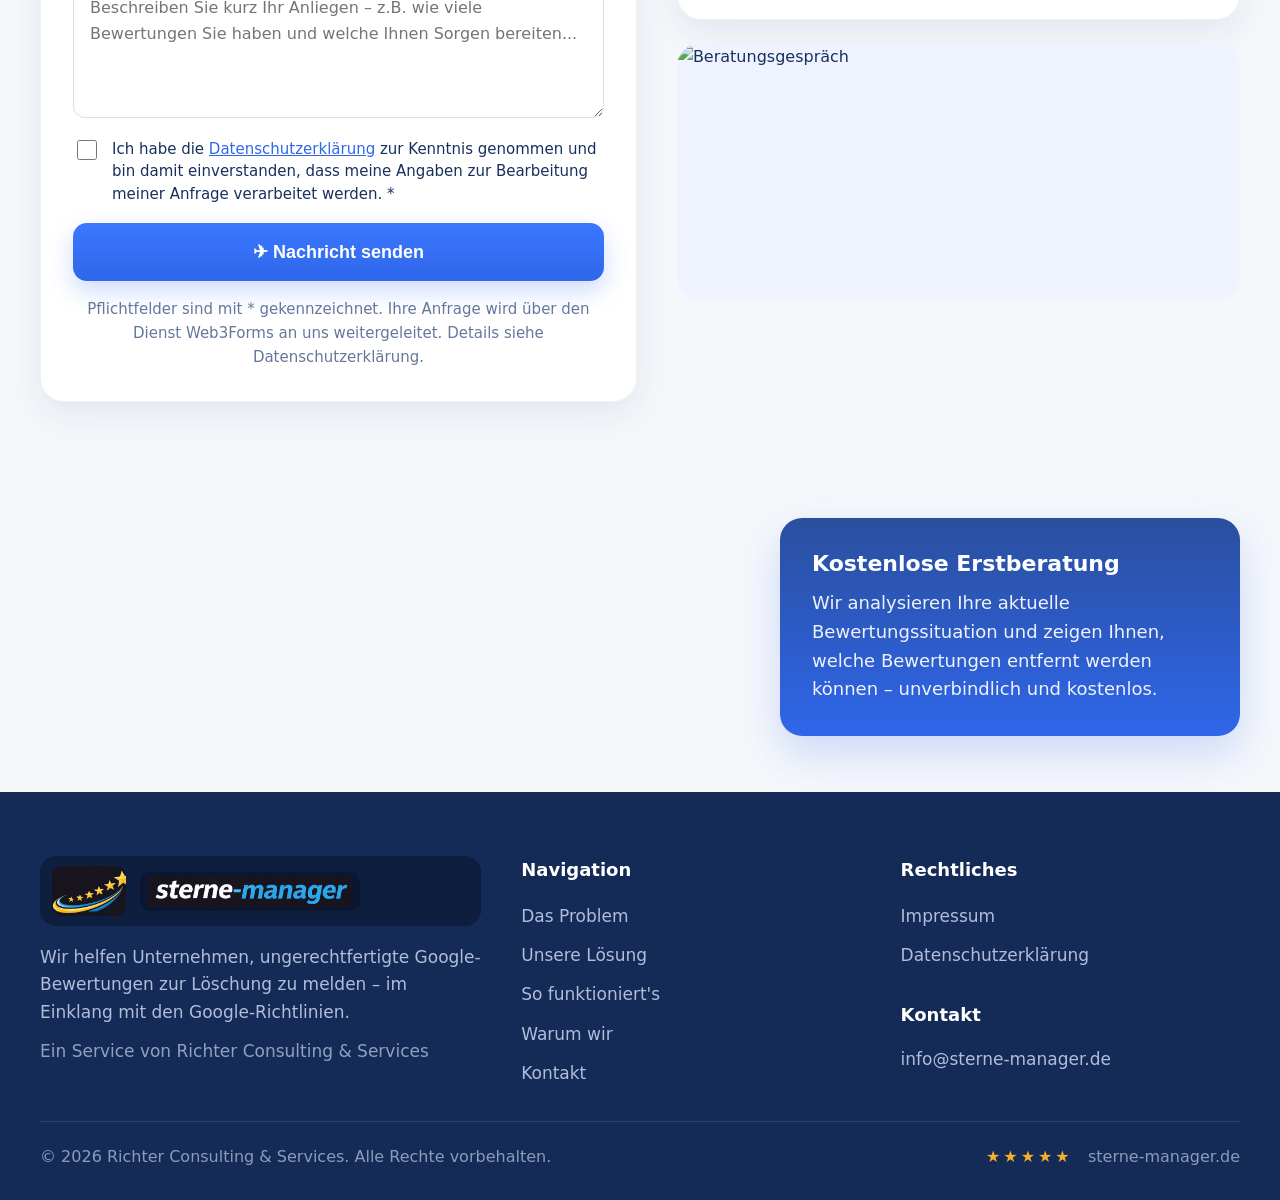
==== commit 9dba77a7: "Add files via upload" ====
--- a/index.html
+++ b/index.html
@@ -1214,13 +1214,13 @@
 
         <div class="contact-grid">
           <div class="form-card">
-            <form action="https://formsubmit.co/info@sterne-manager.de" method="POST">
-              <!-- FormSubmit-Konfiguration -->
-              <input type="hidden" name="_subject" value="Neue Anfrage über sterne-manager.de">
-              <input type="hidden" name="_template" value="table">
-              <input type="hidden" name="_captcha" value="true">
+            <form action="https://api.web3forms.com/submit" method="POST">
+              <!-- Web3Forms-Konfiguration -->
+              <input type="hidden" name="access_key" value="62d934c4-db51-422a-b185-8ed86e6a241e">
+              <input type="hidden" name="subject" value="Neue Anfrage über sterne-manager.de">
+              <input type="hidden" name="from_name" value="sterne-manager.de Kontaktformular">
               <!-- Honeypot-Feld gegen Spam-Bots (für Menschen unsichtbar) -->
-              <input type="text" name="_honey" style="display:none" tabindex="-1" autocomplete="off">
+              <input type="checkbox" name="botcheck" style="display:none" tabindex="-1">
               <div class="form-grid">
                 <div class="field">
                   <label for="name">Ihr Name *</label>
@@ -1250,7 +1250,7 @@
                 </div>
               </div>
               <button class="submit-btn" type="submit">✈︎ Nachricht senden</button>
-              <div class="privacy-note">Pflichtfelder sind mit * gekennzeichnet. Ihre Anfrage wird über den Dienst FormSubmit an uns weitergeleitet. Details siehe <a href="#" class="legal-link" data-legal-open="datenschutz">Datenschutzerklärung</a>.</div>
+              <div class="privacy-note">Pflichtfelder sind mit * gekennzeichnet. Ihre Anfrage wird über den Dienst Web3Forms an uns weitergeleitet. Details siehe <a href="#" class="legal-link" data-legal-open="datenschutz">Datenschutzerklärung</a>.</div>
             </form>
           </div>
 
@@ -1487,13 +1487,13 @@
           effizienten Bearbeitung an uns gerichteter Anfragen.
         </p>
 
-        <h3>5. Kontaktformular (Versand über FormSubmit)</h3>
-        <p>
-          Auf dieser Website ist ein Kontaktformular eingebunden. Beim Absenden des Formulars werden die von Ihnen eingegebenen
-          Daten (insbesondere Name, Firma, E-Mail-Adresse, Telefonnummer und Nachricht) an den Dienst FormSubmit
-          (FormSubmit, Betreiber: Hashpage Inc., USA) übermittelt und von dort als E-Mail an uns weitergeleitet.
-          FormSubmit speichert die Daten nach eigener Aussage nicht dauerhaft, sondern verarbeitet sie ausschließlich
-          zur Weiterleitung an die hinterlegte E-Mail-Adresse.
+        <h3>5. Kontaktformular (Versand über Web3Forms)</h3>
+        <p>
+          Auf dieser Website ist ein Kontaktformular eingebunden. Beim Absenden des Formulars werden die von Ihnen
+          eingegebenen Daten (insbesondere Name, Firma, E-Mail-Adresse, Telefonnummer und Nachricht) an den Dienst
+          Web3Forms (<a href="https://web3forms.com" target="_blank" rel="noopener noreferrer">https://web3forms.com</a>)
+          übermittelt und von dort als E-Mail an uns weitergeleitet. Web3Forms verarbeitet die Daten ausschließlich zur
+          Weiterleitung an die hinterlegte E-Mail-Adresse und speichert sie nach eigener Aussage nicht dauerhaft.
         </p>
         <p>
           Rechtsgrundlage für die Verarbeitung ist Art. 6 Abs. 1 lit. b DSGVO (Durchführung vorvertraglicher Maßnahmen)
@@ -1502,14 +1502,15 @@
           Grundlage von Art. 6 Abs. 1 lit. a DSGVO.
         </p>
         <p>
-          Da FormSubmit in den USA betrieben wird, erfolgt mit dem Absenden des Formulars eine Datenübermittlung in ein
-          Drittland. Die Übermittlung stützt sich auf Standardvertragsklauseln gemäß Art. 46 Abs. 2 lit. c DSGVO.
-          Weitere Informationen finden Sie in den Datenschutzhinweisen von FormSubmit unter
-          <a href="https://formsubmit.co/legal/privacy-policy" target="_blank" rel="noopener noreferrer">https://formsubmit.co/legal/privacy-policy</a>.
+          Web3Forms bietet auf Anfrage einen Auftragsverarbeitungsvertrag (AVV) nach Art. 28 DSGVO an. Sollte im Zuge
+          der Verarbeitung eine Datenübermittlung in ein Drittland erfolgen, stützt diese sich auf Standardvertragsklauseln
+          gemäß Art. 46 Abs. 2 lit. c DSGVO. Weitere Informationen finden Sie in den Datenschutzhinweisen von Web3Forms
+          unter
+          <a href="https://web3forms.com/privacy-policy" target="_blank" rel="noopener noreferrer">https://web3forms.com/privacy-policy</a>.
         </p>
         <p>
           Alternativ können Sie uns jederzeit direkt per E-Mail an
-          <a href="mailto:info@sterne-manager.de">info@sterne-manager.de</a> erreichen, ohne dass Daten an FormSubmit
+          <a href="mailto:info@sterne-manager.de">info@sterne-manager.de</a> erreichen, ohne dass Daten an Web3Forms
           übermittelt werden.
         </p>
 
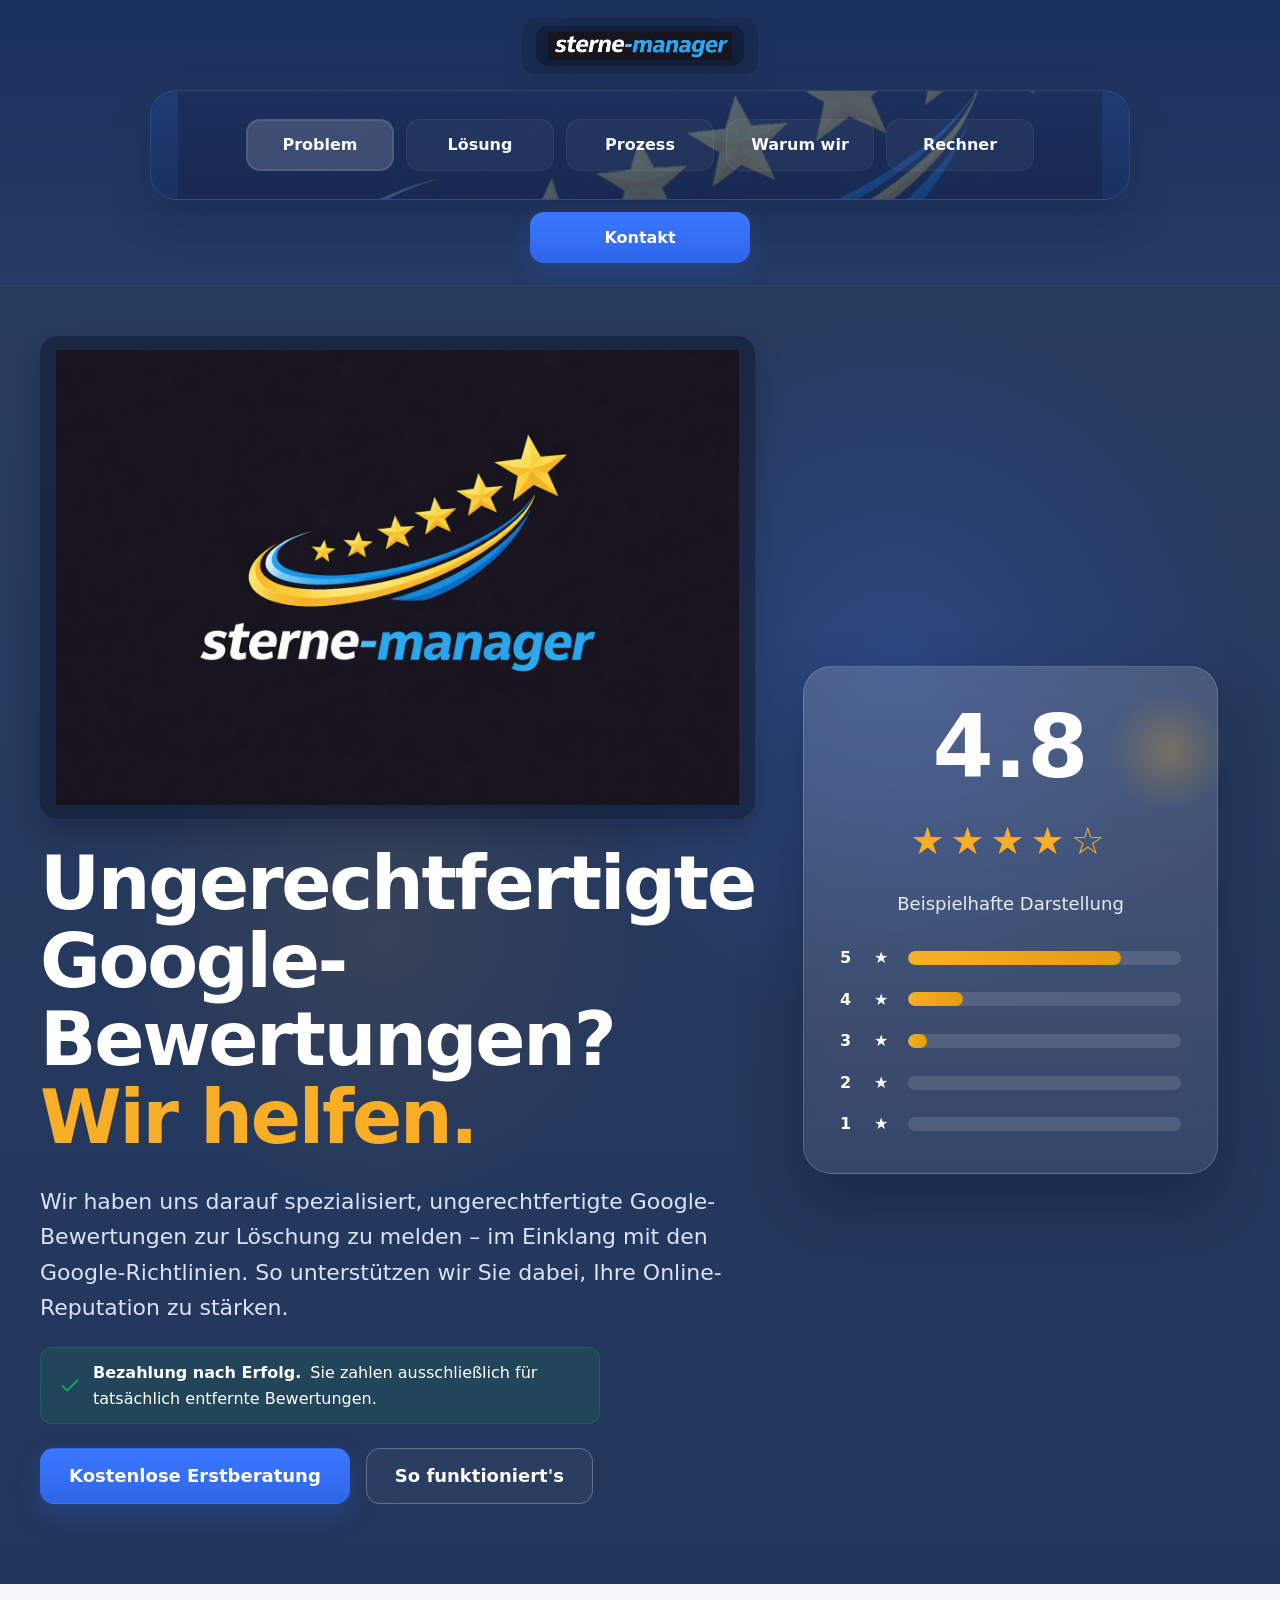
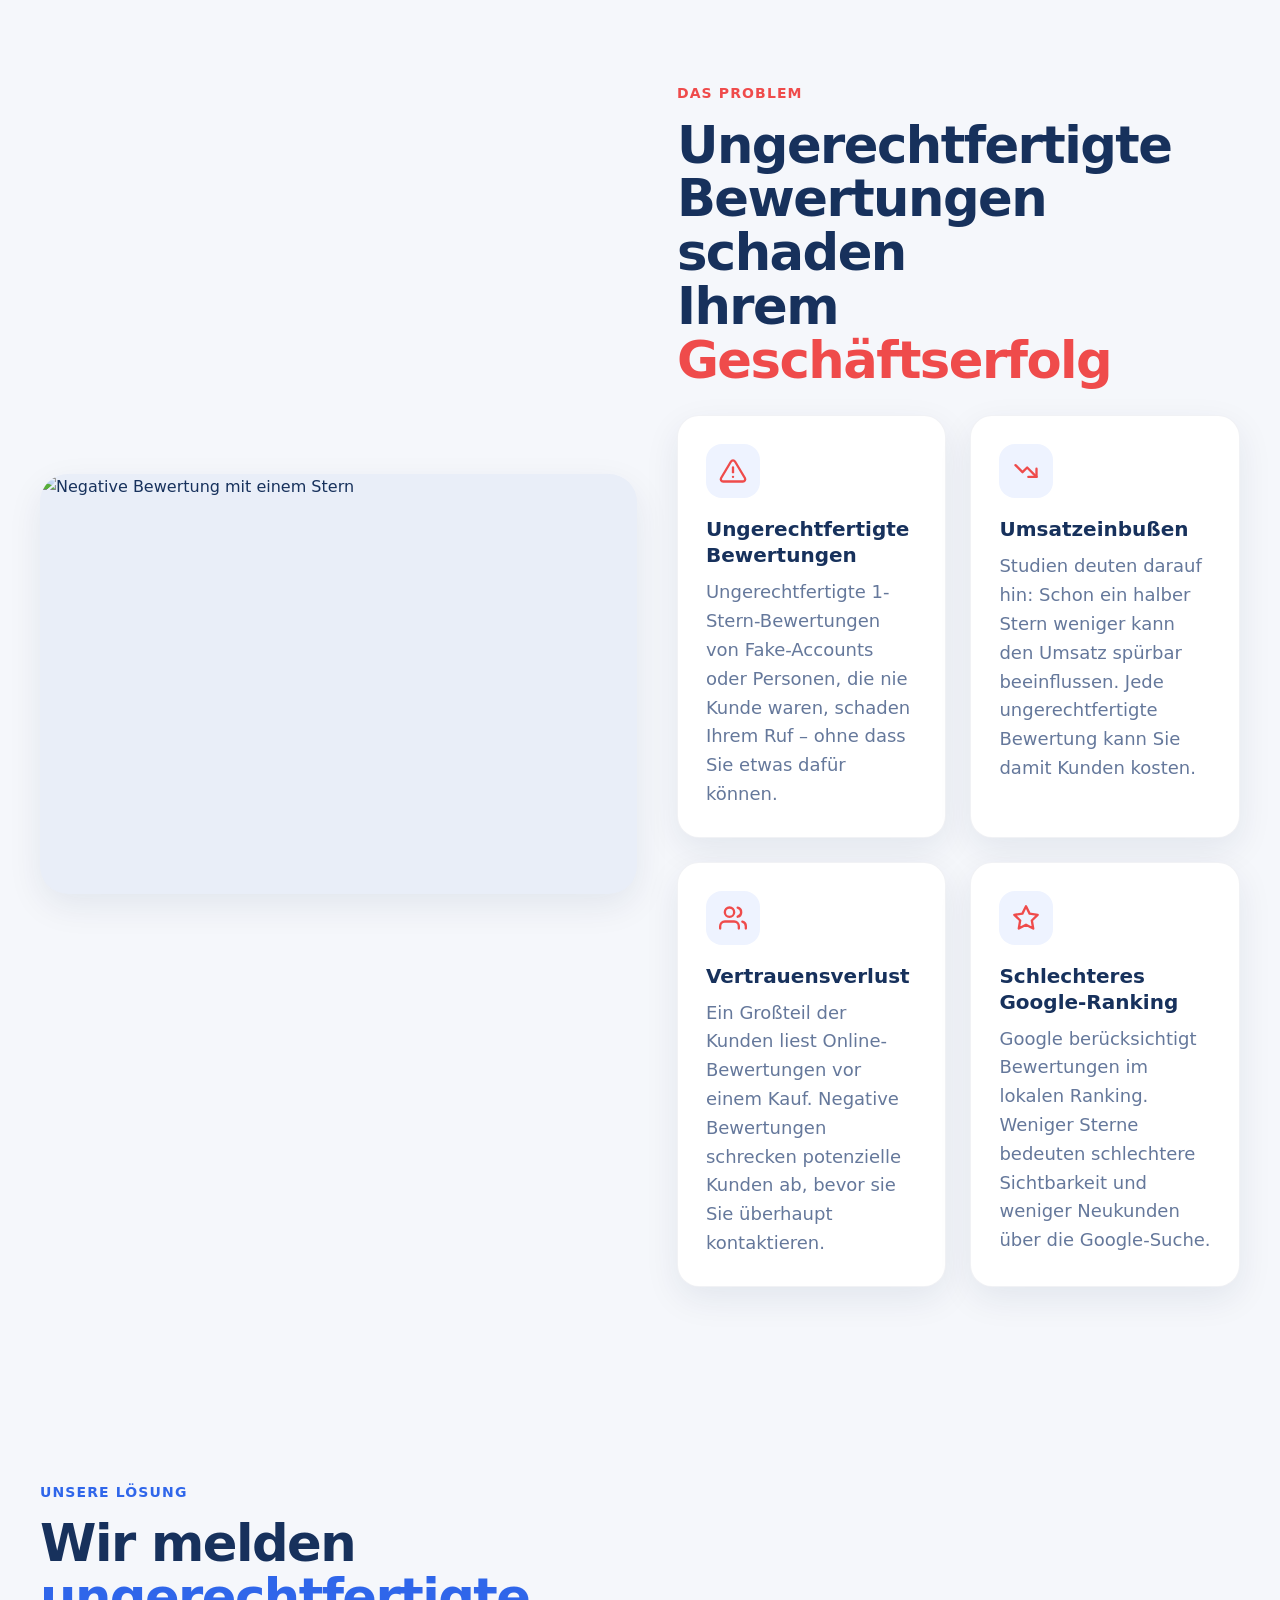
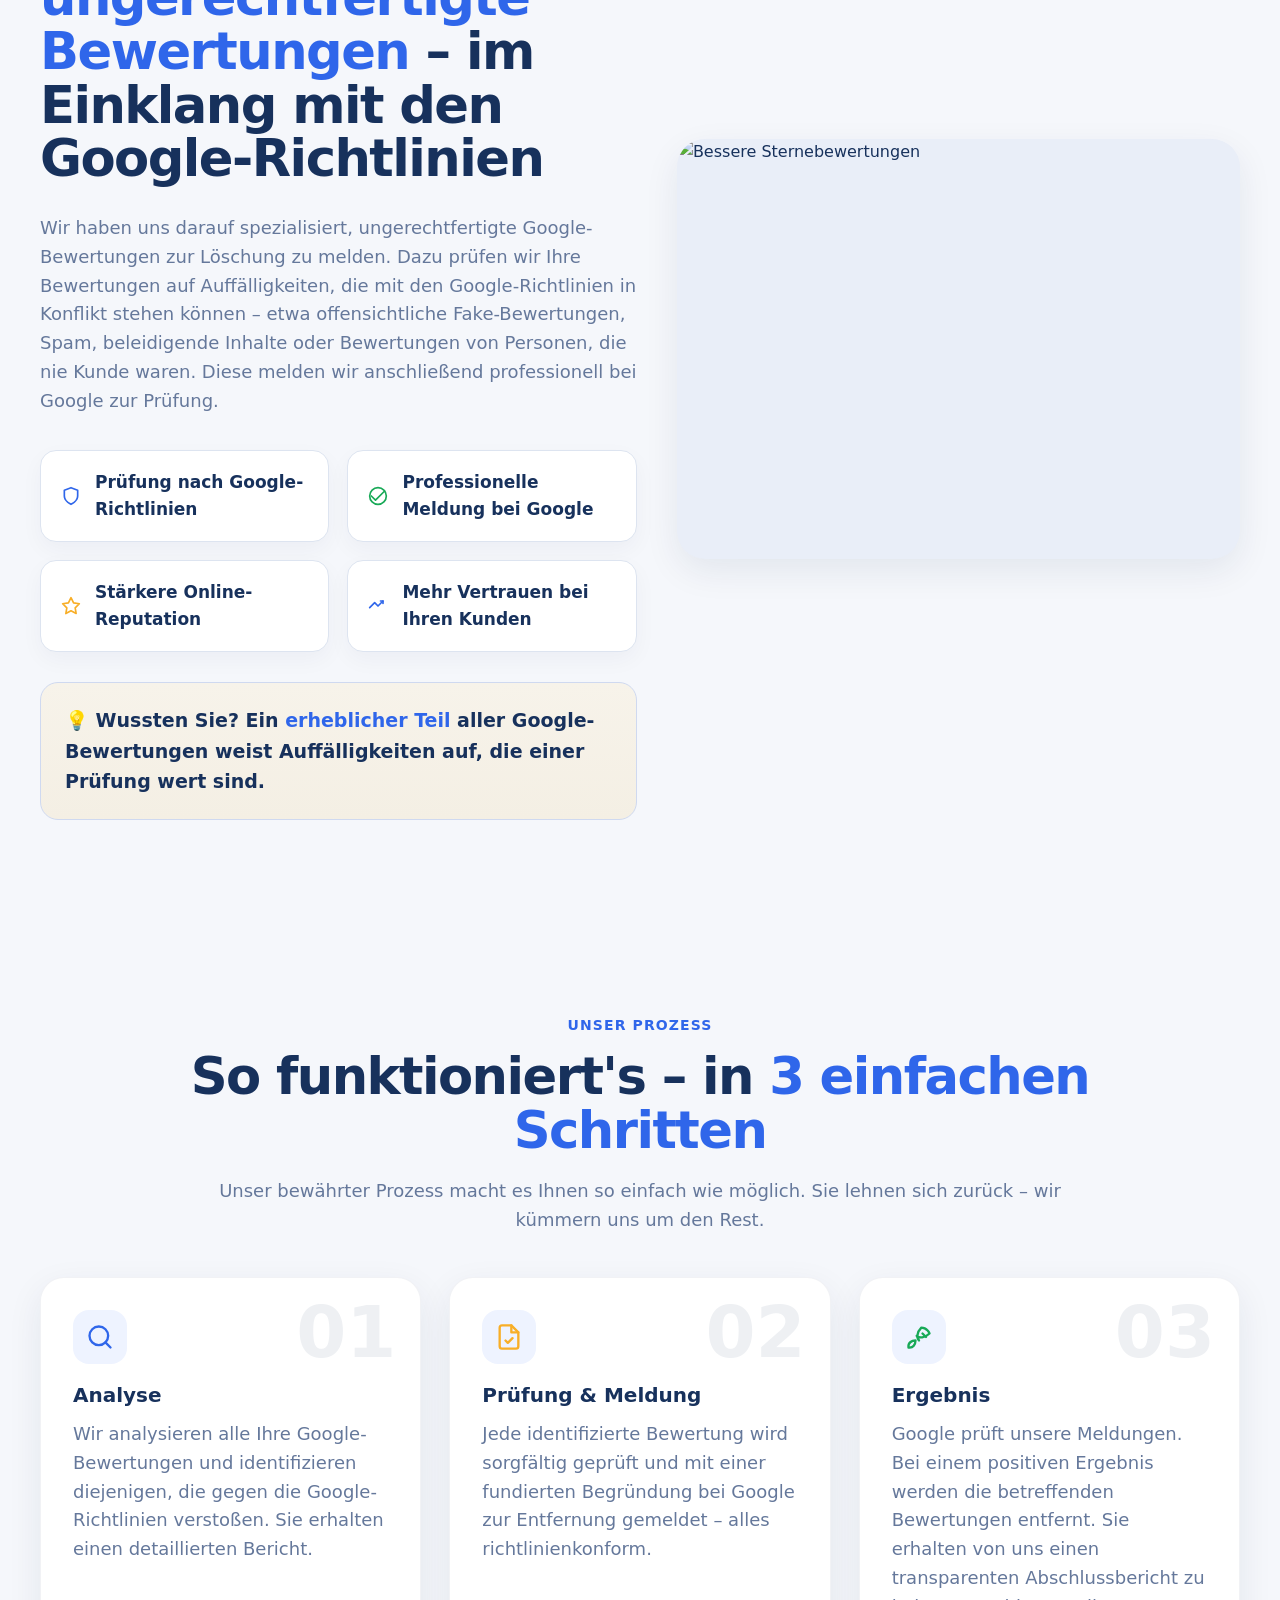
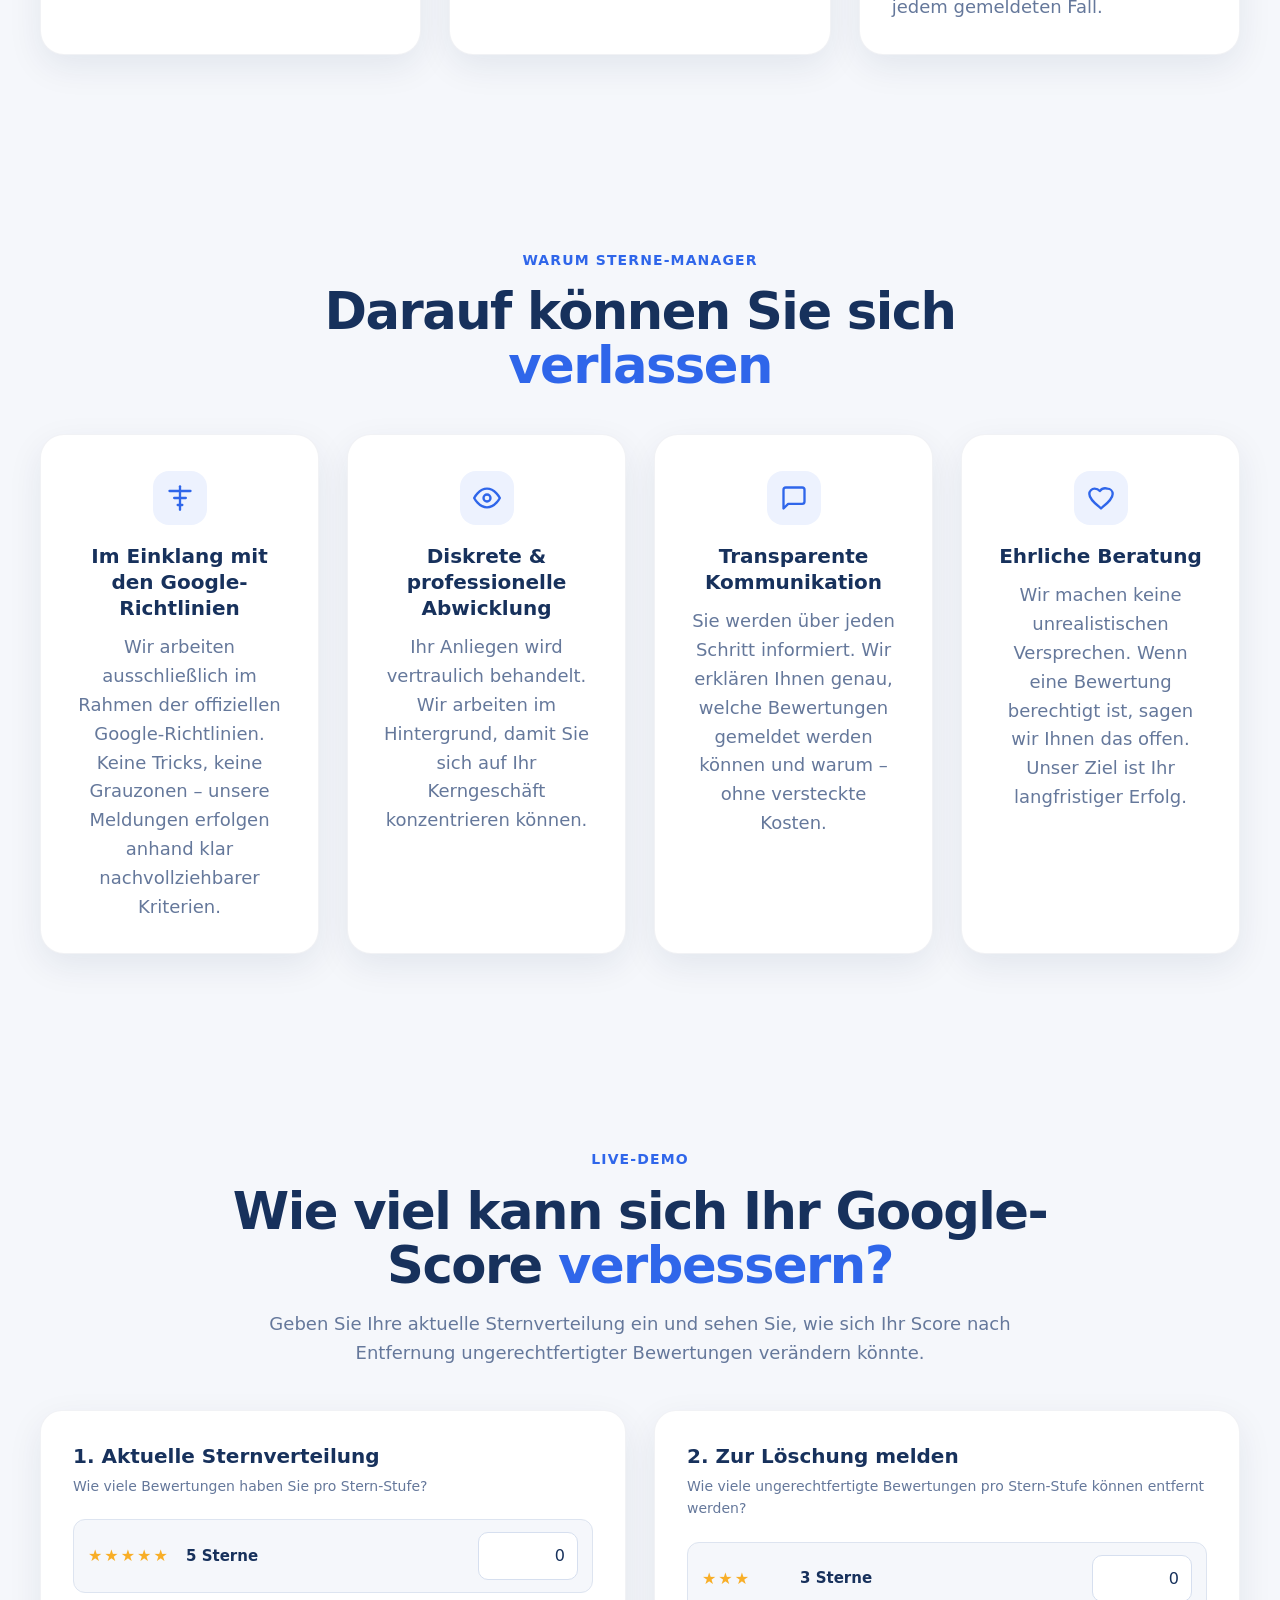
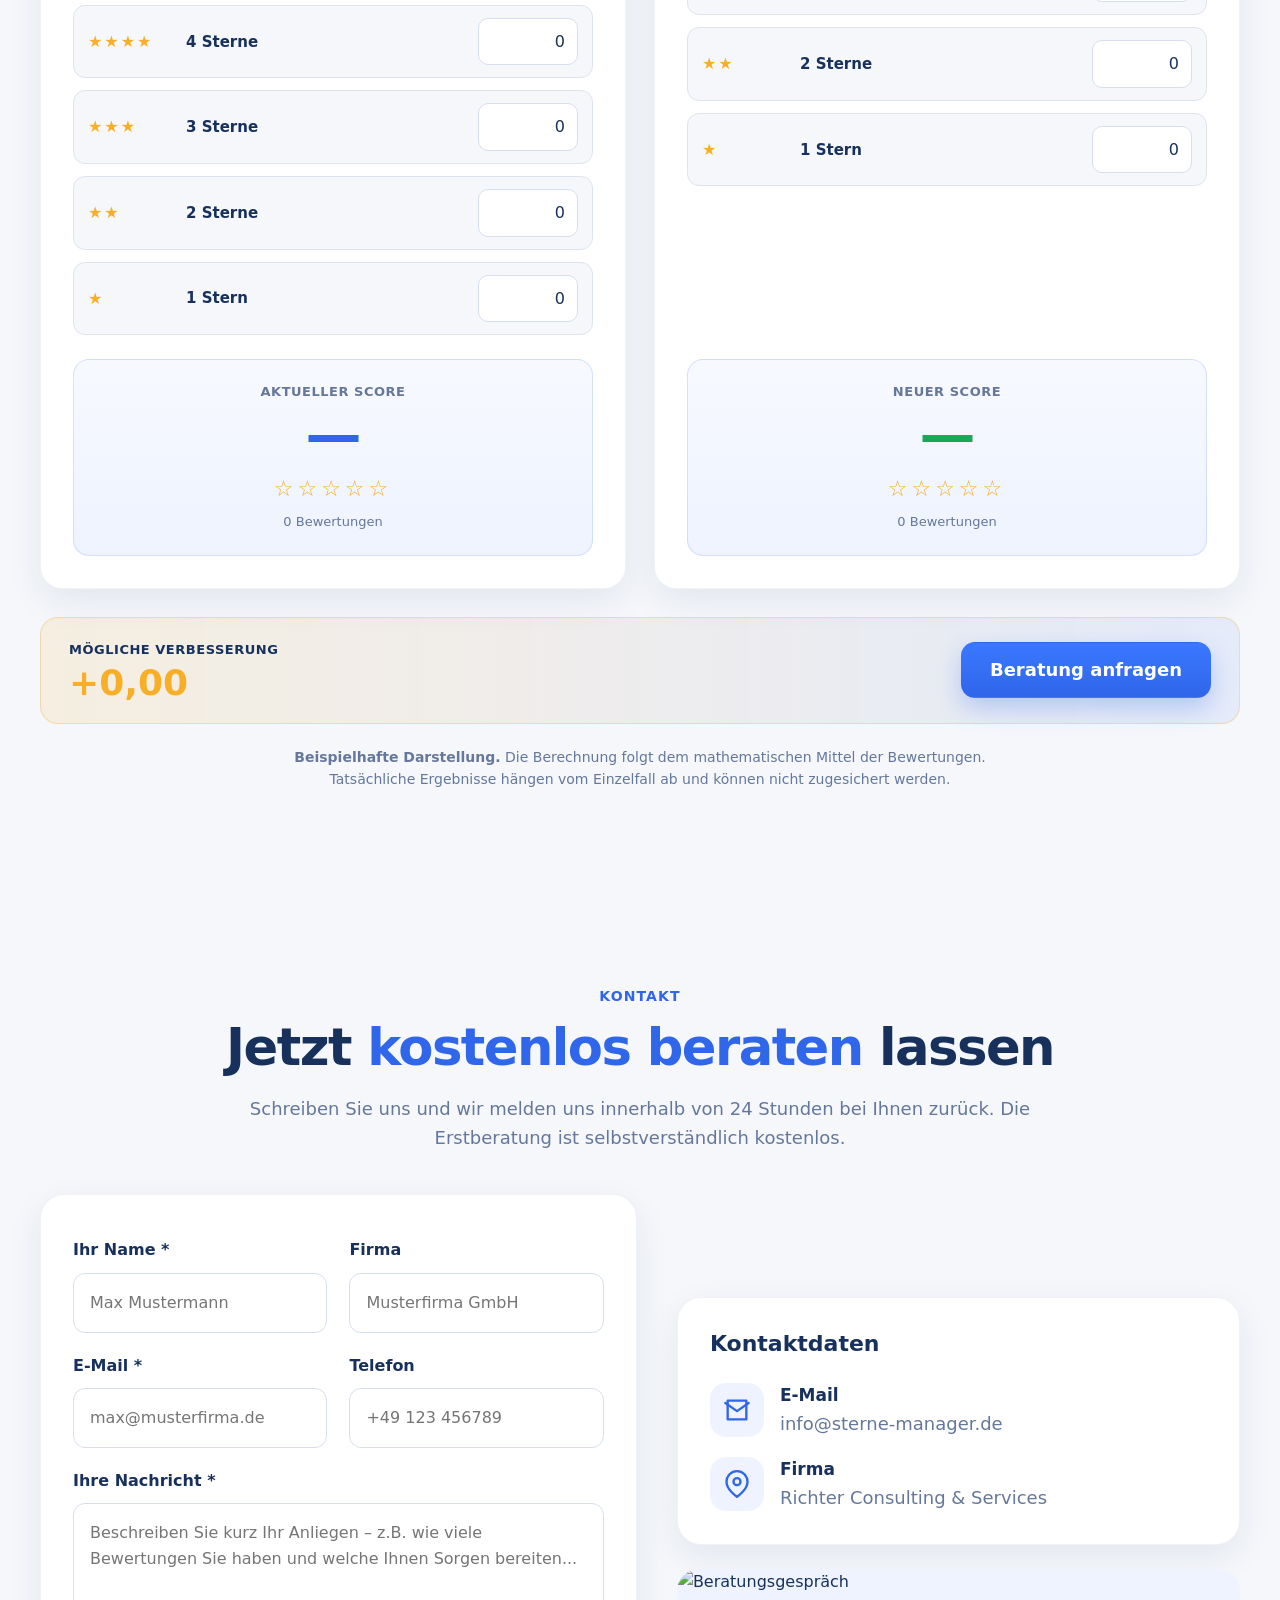
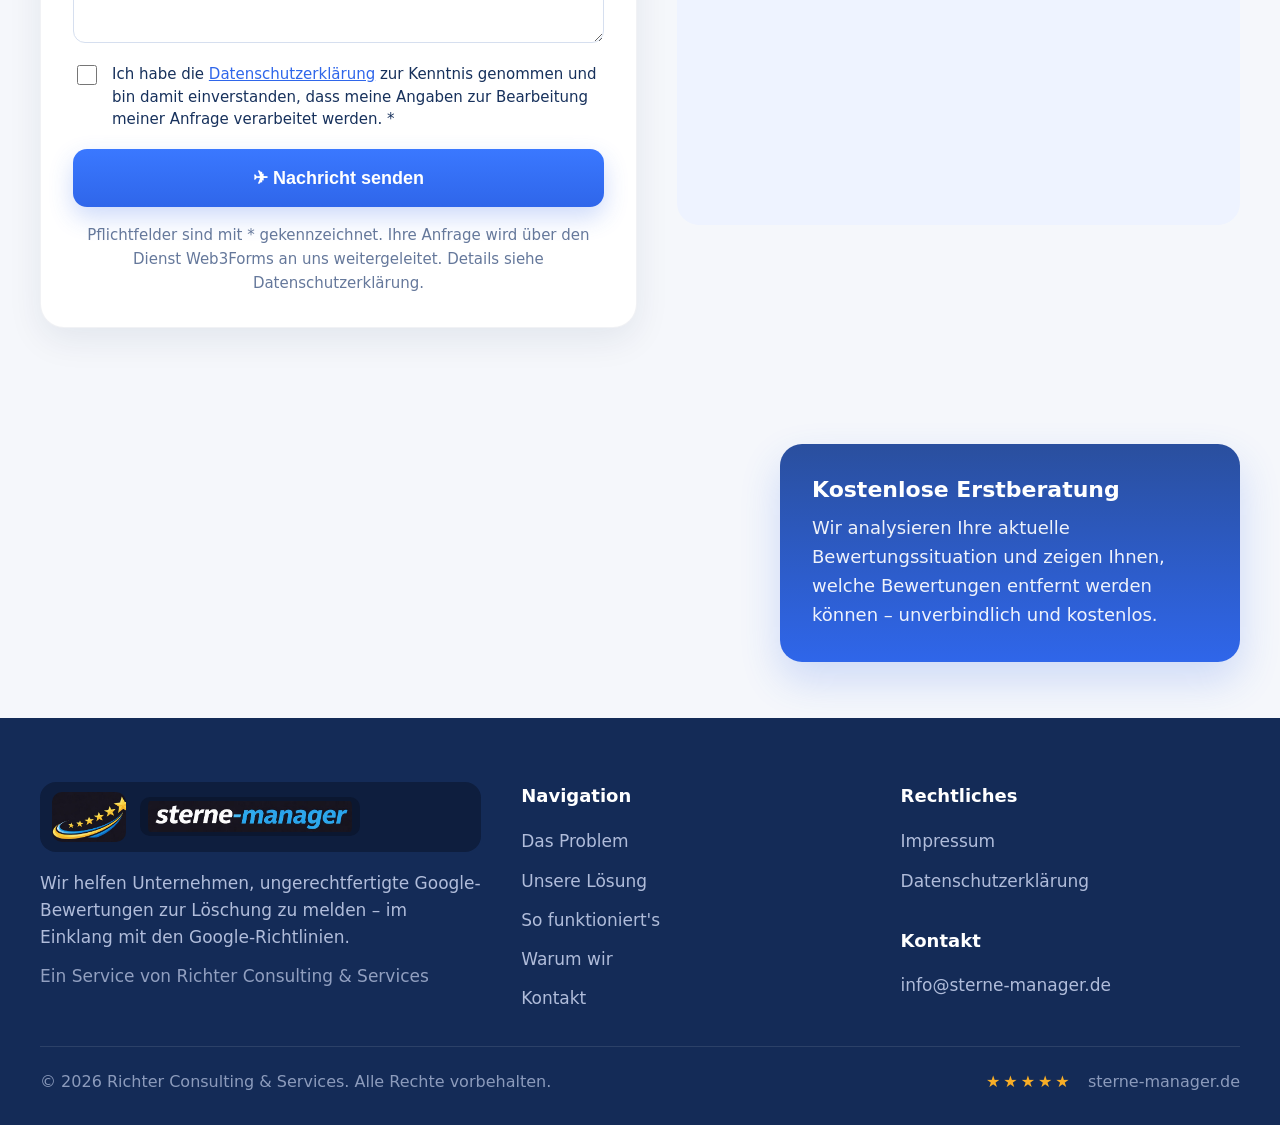
==== commit 4d152b4f: "Add files via upload" ====
--- a/index.html
+++ b/index.html
@@ -6,19 +6,25 @@
   <title>Sterne-Manager | Ungerechtfertigte Google-Bewertungen löschen lassen</title>
   <meta name="description" content="Wir haben uns darauf spezialisiert, ungerechtfertigte Google-Bewertungen zur Löschung zu melden – im Einklang mit den Google-Richtlinien. Kostenlose Erstberatung." />
   <meta name="robots" content="index, follow" />
-  <link rel="canonical" href="https://www.sterne-manager.de/" />
+  <link rel="canonical" href="https://sterne-manager.de/" />
 
   <!-- Open Graph / Social -->
   <meta property="og:type" content="website" />
   <meta property="og:locale" content="de_DE" />
-  <meta property="og:url" content="https://www.sterne-manager.de/" />
+  <meta property="og:url" content="https://sterne-manager.de/" />
   <meta property="og:title" content="Sterne-Manager | Ungerechtfertigte Google-Bewertungen löschen lassen" />
   <meta property="og:description" content="Wir haben uns darauf spezialisiert, ungerechtfertigte Google-Bewertungen zur Löschung zu melden – im Einklang mit den Google-Richtlinien." />
-  <meta property="og:image" content="sterne-manager-Logo.png" />
+  <meta property="og:image" content="https://sterne-manager.de/sterne-manager-Logo.png" />
+  <meta property="og:image:alt" content="sterne-manager Logo" />
   <meta name="twitter:card" content="summary_large_image" />
-
-  <!-- Favicon (Platzhalter – bitte später durch eigenes Favicon ersetzen) -->
-  <link rel="icon" type="image/png" href="Logo-Bild.jpg" />
+  <meta name="twitter:image" content="https://sterne-manager.de/sterne-manager-Logo.png" />
+
+  <!-- Favicon-Set (von favicon.io generiert) -->
+  <link rel="apple-touch-icon" sizes="180x180" href="apple-touch-icon.png" />
+  <link rel="icon" type="image/png" sizes="32x32" href="favicon-32x32.png" />
+  <link rel="icon" type="image/png" sizes="16x16" href="favicon-16x16.png" />
+  <link rel="icon" type="image/x-icon" href="favicon.ico" />
+  <link rel="manifest" href="site.webmanifest" />
   <style>
     :root {
       --bg: #f5f7fb;
@@ -57,8 +63,210 @@
     #loesung,
     #prozess,
     #warum-wir,
+    #score-rechner,
     #kontakt {
       scroll-margin-top: var(--header-offset);
+    }
+
+    /* ===== Score-Rechner Widget ===== */
+    .score-head {
+      text-align: center;
+      max-width: 820px;
+      margin: 0 auto 42px;
+    }
+
+    .score-head .text-muted { margin-top: 18px; }
+
+    .score-grid {
+      display: grid;
+      grid-template-columns: 1fr 1fr;
+      gap: 28px;
+      align-items: stretch;
+    }
+
+    .score-card {
+      background: var(--white);
+      border: 1px solid rgba(20,43,87,0.06);
+      border-radius: var(--radius);
+      box-shadow: var(--shadow);
+      padding: 32px;
+      display: flex;
+      flex-direction: column;
+    }
+
+    .score-card h3 {
+      margin: 0 0 6px;
+      font-size: 20px;
+      color: var(--text);
+    }
+
+    .score-card-sub {
+      color: var(--muted);
+      font-size: 14px;
+      margin-bottom: 22px;
+    }
+
+    .star-inputs {
+      display: grid;
+      gap: 12px;
+      margin-bottom: 24px;
+    }
+
+    .star-row {
+      display: grid;
+      grid-template-columns: 1fr 100px;
+      align-items: center;
+      gap: 14px;
+      padding: 12px 14px;
+      background: #f5f7fb;
+      border: 1px solid var(--border);
+      border-radius: 12px;
+    }
+
+    .star-row .star-label {
+      font-weight: 700;
+      color: var(--text);
+      font-size: 15px;
+      display: flex;
+      align-items: center;
+      gap: 10px;
+    }
+
+    .star-row .star-symbol {
+      color: var(--orange);
+      letter-spacing: 2px;
+      font-size: 16px;
+      width: 88px;
+      flex: 0 0 88px;
+    }
+
+    .star-row input {
+      border: 1px solid #d6dfef;
+      border-radius: 10px;
+      padding: 10px 12px;
+      font: inherit;
+      color: var(--text);
+      background: #fff;
+      text-align: right;
+      width: 100%;
+      -moz-appearance: textfield;
+    }
+
+    .star-row input::-webkit-outer-spin-button,
+    .star-row input::-webkit-inner-spin-button {
+      -webkit-appearance: none;
+      margin: 0;
+    }
+
+    .star-row input:focus {
+      outline: none;
+      border-color: var(--blue);
+      box-shadow: 0 0 0 4px rgba(47,102,234,0.1);
+    }
+
+    .score-result {
+      margin-top: auto;
+      padding: 22px 18px;
+      background: linear-gradient(180deg, #f7f9ff, #eef3ff);
+      border: 1px solid rgba(47,102,234,0.16);
+      border-radius: 16px;
+      text-align: center;
+    }
+
+    .score-result-label {
+      display: block;
+      font-size: 13px;
+      letter-spacing: 0.04em;
+      text-transform: uppercase;
+      color: var(--muted);
+      font-weight: 700;
+      margin-bottom: 4px;
+    }
+
+    .score-result-value {
+      font-size: 56px;
+      font-weight: 800;
+      line-height: 1;
+      letter-spacing: -0.02em;
+    }
+
+    .score-result-value.is-current { color: var(--blue); }
+    .score-result-value.is-new { color: var(--green); }
+
+    .score-result-stars {
+      margin-top: 8px;
+      letter-spacing: 4px;
+      font-size: 22px;
+      color: var(--orange);
+    }
+
+    .score-result-total {
+      margin-top: 6px;
+      font-size: 13px;
+      color: var(--muted);
+    }
+
+    .score-diff-strip {
+      margin-top: 28px;
+      padding: 22px 28px;
+      border-radius: 18px;
+      background: linear-gradient(90deg, rgba(248,174,39,0.12), rgba(47,102,234,0.08));
+      border: 1px solid rgba(248,174,39,0.32);
+      display: flex;
+      align-items: center;
+      justify-content: space-between;
+      gap: 24px;
+      flex-wrap: wrap;
+    }
+
+    .score-diff-text {
+      flex: 1 1 280px;
+    }
+
+    .score-diff-label {
+      display: block;
+      font-size: 13px;
+      letter-spacing: 0.04em;
+      text-transform: uppercase;
+      color: var(--text);
+      font-weight: 700;
+      margin-bottom: 4px;
+    }
+
+    .score-diff-value {
+      font-size: 36px;
+      font-weight: 800;
+      color: var(--orange);
+      line-height: 1;
+    }
+
+    .score-diff-strip .btn {
+      flex: 0 0 auto;
+    }
+
+    .score-disclaimer {
+      margin-top: 22px;
+      text-align: center;
+      color: var(--muted);
+      font-size: 14px;
+      max-width: 720px;
+      margin-left: auto;
+      margin-right: auto;
+    }
+
+    @media (max-width: 1100px) {
+      .score-grid {
+        grid-template-columns: 1fr;
+      }
+    }
+
+    @media (max-width: 780px) {
+      .score-card { padding: 22px; }
+      .star-row { grid-template-columns: 1fr 90px; padding: 10px 12px; }
+      .score-result-value { font-size: 44px; }
+      .score-diff-value { font-size: 28px; }
+      .score-diff-strip { flex-direction: column; align-items: stretch; text-align: center; }
+      .score-diff-strip .btn { width: 100%; }
     }
 
     .container {
@@ -120,11 +328,37 @@
     .accent-orange { color: var(--orange); }
     .accent-red { color: var(--red); }
 
+    .trust-badge {
+      display: inline-flex;
+      align-items: center;
+      gap: 12px;
+      margin-top: 22px;
+      padding: 12px 18px;
+      border-radius: 12px;
+      background: rgba(24, 169, 87, 0.12);
+      border: 1px solid rgba(24, 169, 87, 0.26);
+      color: #ffffff;
+      font-size: 16px;
+      max-width: 560px;
+    }
+
+    .trust-badge svg {
+      width: 22px;
+      height: 22px;
+      flex: 0 0 22px;
+      stroke: #18a957;
+    }
+
+    .trust-badge strong {
+      color: #ffffff;
+      margin-right: 4px;
+    }
+
     .btn-row {
       display: flex;
       flex-wrap: wrap;
       gap: 16px;
-      margin-top: 34px;
+      margin-top: 24px;
     }
 
     .btn {
@@ -1005,6 +1239,7 @@
           <a href="#loesung" data-nav-link="loesung">Lösung</a>
           <a href="#prozess" data-nav-link="prozess">Prozess</a>
           <a href="#warum-wir" data-nav-link="warum-wir">Warum wir</a>
+          <a href="#score-rechner" data-nav-link="score-rechner">Rechner</a>
         </nav>
       </div>
 
@@ -1023,6 +1258,10 @@
 </div>
           <h1>Ungerechtfertigte<br>Google-Bewertungen?<br><span class="accent-orange">Wir helfen.</span></h1>
           <p class="lead">Wir haben uns darauf spezialisiert, ungerechtfertigte Google-Bewertungen zur Löschung zu melden – im Einklang mit den Google-Richtlinien. So unterstützen wir Sie dabei, Ihre Online-Reputation zu stärken.</p>
+          <div class="trust-badge">
+            <svg viewBox="0 0 24 24" fill="none" stroke-width="2" stroke-linecap="round" stroke-linejoin="round" aria-hidden="true"><path d="M20 6 9 17l-5-5"></path></svg>
+            <span><strong>Bezahlung nach Erfolg.</strong> Sie zahlen ausschließlich für tatsächlich entfernte Bewertungen.</span>
+          </div>
           <div class="btn-row">
             <a class="btn btn-primary" href="#kontakt">Kostenlose Erstberatung</a>
             <a class="btn btn-secondary" href="#prozess">So funktioniert's</a>
@@ -1201,6 +1440,94 @@
             <p>Wir machen keine unrealistischen Versprechen. Wenn eine Bewertung berechtigt ist, sagen wir Ihnen das offen. Unser Ziel ist Ihr langfristiger Erfolg.</p>
           </article>
         </div>
+      </div>
+    </section>
+
+    <section id="score-rechner" class="section">
+      <div class="container">
+        <div class="score-head">
+          <span class="eyebrow">Live-Demo</span>
+          <h2>Wie viel kann sich Ihr Google-Score <span class="accent-blue">verbessern?</span></h2>
+          <p class="text-muted">Geben Sie Ihre aktuelle Sternverteilung ein und sehen Sie, wie sich Ihr Score nach Entfernung ungerechtfertigter Bewertungen verändern könnte.</p>
+        </div>
+
+        <div class="score-grid">
+          <!-- Karte 1: Aktuelle Sternverteilung -->
+          <div class="score-card">
+            <h3>1. Aktuelle Sternverteilung</h3>
+            <p class="score-card-sub">Wie viele Bewertungen haben Sie pro Stern-Stufe?</p>
+
+            <div class="star-inputs">
+              <div class="star-row">
+                <span class="star-label"><span class="star-symbol" aria-hidden="true">★★★★★</span> 5 Sterne</span>
+                <input type="number" min="0" value="0" data-curr="5" id="curr-5" aria-label="Anzahl 5-Sterne-Bewertungen">
+              </div>
+              <div class="star-row">
+                <span class="star-label"><span class="star-symbol" aria-hidden="true">★★★★</span> 4 Sterne</span>
+                <input type="number" min="0" value="0" data-curr="4" id="curr-4" aria-label="Anzahl 4-Sterne-Bewertungen">
+              </div>
+              <div class="star-row">
+                <span class="star-label"><span class="star-symbol" aria-hidden="true">★★★</span> 3 Sterne</span>
+                <input type="number" min="0" value="0" data-curr="3" id="curr-3" aria-label="Anzahl 3-Sterne-Bewertungen">
+              </div>
+              <div class="star-row">
+                <span class="star-label"><span class="star-symbol" aria-hidden="true">★★</span> 2 Sterne</span>
+                <input type="number" min="0" value="0" data-curr="2" id="curr-2" aria-label="Anzahl 2-Sterne-Bewertungen">
+              </div>
+              <div class="star-row">
+                <span class="star-label"><span class="star-symbol" aria-hidden="true">★</span> 1 Stern</span>
+                <input type="number" min="0" value="0" data-curr="1" id="curr-1" aria-label="Anzahl 1-Stern-Bewertungen">
+              </div>
+            </div>
+
+            <div class="score-result">
+              <span class="score-result-label">Aktueller Score</span>
+              <div class="score-result-value is-current" id="score-current">—</div>
+              <div class="score-result-stars" id="score-current-stars">☆☆☆☆☆</div>
+              <div class="score-result-total" id="score-current-total">0 Bewertungen</div>
+            </div>
+          </div>
+
+          <!-- Karte 2: Zur Löschung melden -->
+          <div class="score-card">
+            <h3>2. Zur Löschung melden</h3>
+            <p class="score-card-sub">Wie viele ungerechtfertigte Bewertungen pro Stern-Stufe können entfernt werden?</p>
+
+            <div class="star-inputs">
+              <div class="star-row">
+                <span class="star-label"><span class="star-symbol" aria-hidden="true">★★★</span> 3 Sterne</span>
+                <input type="number" min="0" value="0" data-del="3" id="del-3" aria-label="3-Sterne-Bewertungen zur Meldung">
+              </div>
+              <div class="star-row">
+                <span class="star-label"><span class="star-symbol" aria-hidden="true">★★</span> 2 Sterne</span>
+                <input type="number" min="0" value="0" data-del="2" id="del-2" aria-label="2-Sterne-Bewertungen zur Meldung">
+              </div>
+              <div class="star-row">
+                <span class="star-label"><span class="star-symbol" aria-hidden="true">★</span> 1 Stern</span>
+                <input type="number" min="0" value="0" data-del="1" id="del-1" aria-label="1-Stern-Bewertungen zur Meldung">
+              </div>
+            </div>
+
+            <div class="score-result">
+              <span class="score-result-label">Neuer Score</span>
+              <div class="score-result-value is-new" id="score-new">—</div>
+              <div class="score-result-stars" id="score-new-stars">☆☆☆☆☆</div>
+              <div class="score-result-total" id="score-new-total">0 Bewertungen</div>
+            </div>
+          </div>
+        </div>
+
+        <div class="score-diff-strip">
+          <div class="score-diff-text">
+            <span class="score-diff-label">Mögliche Verbesserung</span>
+            <div class="score-diff-value" id="score-diff">+0,00</div>
+          </div>
+          <a class="btn btn-primary" href="#kontakt">Beratung anfragen</a>
+        </div>
+
+        <p class="score-disclaimer">
+          <strong>Beispielhafte Darstellung.</strong> Die Berechnung folgt dem mathematischen Mittel der Bewertungen. Tatsächliche Ergebnisse hängen vom Einzelfall ab und können nicht zugesichert werden.
+        </p>
       </div>
     </section>
 
@@ -1595,6 +1922,7 @@
         document.getElementById('loesung'),
         document.getElementById('prozess'),
         document.getElementById('warum-wir'),
+        document.getElementById('score-rechner'),
         document.getElementById('kontakt')
       ].filter(Boolean);
 
@@ -1668,6 +1996,119 @@
       window.addEventListener('load', updateActiveNav);
       window.addEventListener('resize', updateActiveNav);
     })();
+
+    /* ===== Score-Rechner Logik ===== */
+    (function () {
+      const currInputs = document.querySelectorAll('[data-curr]');
+      const delInputs = document.querySelectorAll('[data-del]');
+      if (!currInputs.length) return;
+
+      const currentEl = document.getElementById('score-current');
+      const currentStarsEl = document.getElementById('score-current-stars');
+      const currentTotalEl = document.getElementById('score-current-total');
+      const newEl = document.getElementById('score-new');
+      const newStarsEl = document.getElementById('score-new-stars');
+      const newTotalEl = document.getElementById('score-new-total');
+      const diffEl = document.getElementById('score-diff');
+
+      function readNumber(el) {
+        const v = parseInt(el.value, 10);
+        return isNaN(v) || v < 0 ? 0 : v;
+      }
+
+      function formatGerman(num, opts) {
+        opts = opts || {};
+        const decimals = opts.decimals != null ? opts.decimals : 2;
+        const sign = opts.signed && num >= 0 ? '+' : '';
+        return sign + num.toFixed(decimals).replace('.', ',');
+      }
+
+      function starString(score) {
+        // Sterne-Anzeige: gefüllt für ganze Sterne, halb für >=0.5, leer sonst
+        const full = Math.floor(score);
+        const half = (score - full) >= 0.5 ? 1 : 0;
+        const empty = 5 - full - half;
+        let s = '';
+        for (let i = 0; i < full; i++) s += '★';
+        if (half) s += '★';
+        for (let i = 0; i < empty; i++) s += '☆';
+        return s;
+      }
+
+      function calc() {
+        // Aktuelle Verteilung lesen
+        const curr = { 1: 0, 2: 0, 3: 0, 4: 0, 5: 0 };
+        currInputs.forEach(function (inp) {
+          const star = parseInt(inp.dataset.curr, 10);
+          curr[star] = readNumber(inp);
+        });
+        const totalCurr = curr[1] + curr[2] + curr[3] + curr[4] + curr[5];
+
+        // Aktueller Score
+        if (totalCurr === 0) {
+          currentEl.textContent = '—';
+          currentStarsEl.textContent = '☆☆☆☆☆';
+          currentTotalEl.textContent = '0 Bewertungen';
+        } else {
+          const scoreCurr = (1 * curr[1] + 2 * curr[2] + 3 * curr[3]
+                             + 4 * curr[4] + 5 * curr[5]) / totalCurr;
+          currentEl.textContent = formatGerman(scoreCurr);
+          currentStarsEl.textContent = starString(scoreCurr);
+          currentTotalEl.textContent = totalCurr.toLocaleString('de-DE')
+            + ' Bewertung' + (totalCurr === 1 ? '' : 'en');
+        }
+
+        // Lösch-Eingaben lesen, gegen vorhandene Anzahl deckeln
+        const del = { 1: 0, 2: 0, 3: 0 };
+        delInputs.forEach(function (inp) {
+          const star = parseInt(inp.dataset.del, 10);
+          const wanted = readNumber(inp);
+          del[star] = Math.min(wanted, curr[star] || 0);
+        });
+
+        // Neue Verteilung
+        const remain = {
+          1: Math.max(0, curr[1] - del[1]),
+          2: Math.max(0, curr[2] - del[2]),
+          3: Math.max(0, curr[3] - del[3]),
+          4: curr[4],
+          5: curr[5]
+        };
+        const totalNew = remain[1] + remain[2] + remain[3] + remain[4] + remain[5];
+
+        if (totalNew === 0 || totalCurr === 0) {
+          newEl.textContent = '—';
+          newStarsEl.textContent = '☆☆☆☆☆';
+          newTotalEl.textContent = totalNew.toLocaleString('de-DE')
+            + ' Bewertung' + (totalNew === 1 ? '' : 'en');
+          diffEl.textContent = '+0,00';
+          return;
+        }
+
+        const scoreNew = (1 * remain[1] + 2 * remain[2] + 3 * remain[3]
+                          + 4 * remain[4] + 5 * remain[5]) / totalNew;
+        newEl.textContent = formatGerman(scoreNew);
+        newStarsEl.textContent = starString(scoreNew);
+        newTotalEl.textContent = totalNew.toLocaleString('de-DE')
+          + ' Bewertung' + (totalNew === 1 ? '' : 'en');
+
+        const scoreCurr = (1 * curr[1] + 2 * curr[2] + 3 * curr[3]
+                           + 4 * curr[4] + 5 * curr[5]) / totalCurr;
+        const diff = scoreNew - scoreCurr;
+        diffEl.textContent = formatGerman(diff, { signed: true });
+      }
+
+      function attach(list) {
+        list.forEach(function (inp) {
+          inp.addEventListener('input', calc);
+          inp.addEventListener('change', calc);
+        });
+      }
+
+      attach(currInputs);
+      attach(delInputs);
+      calc();
+    })();
   </script>
 </body>
 </html>
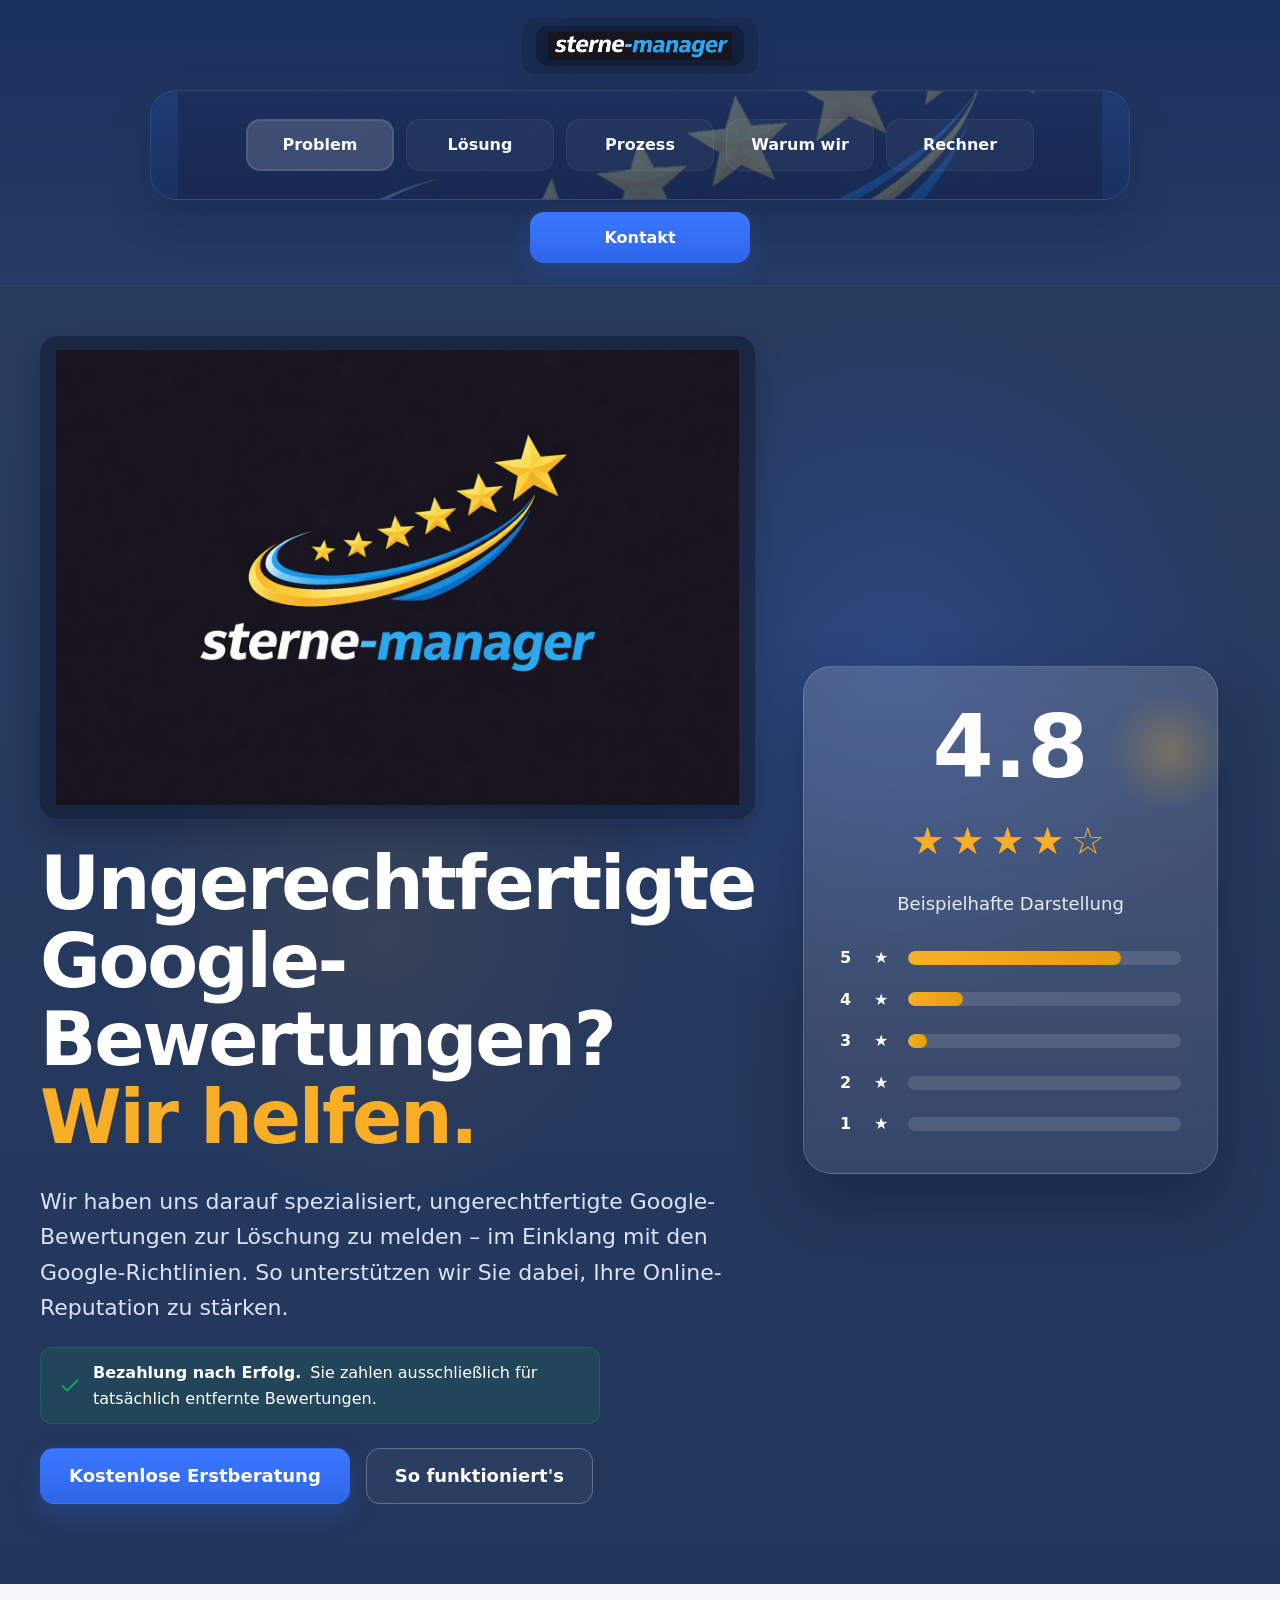
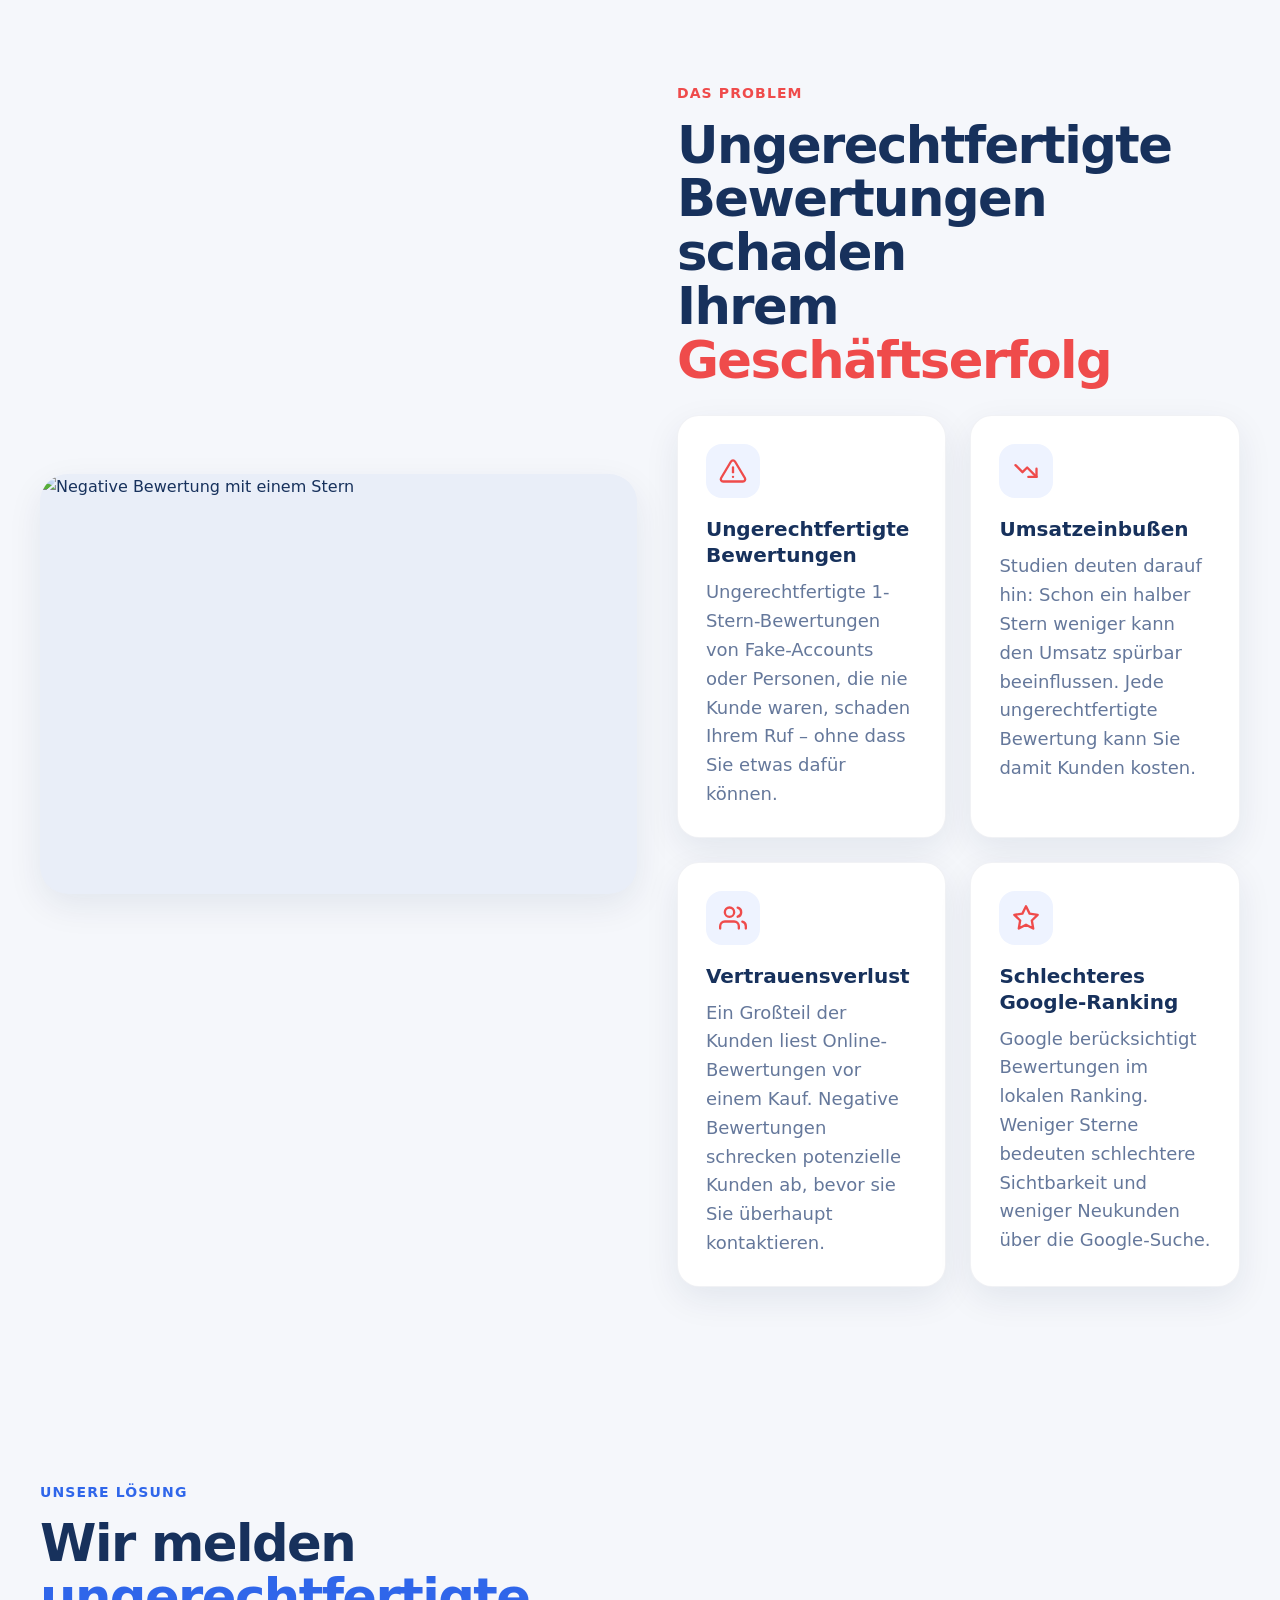
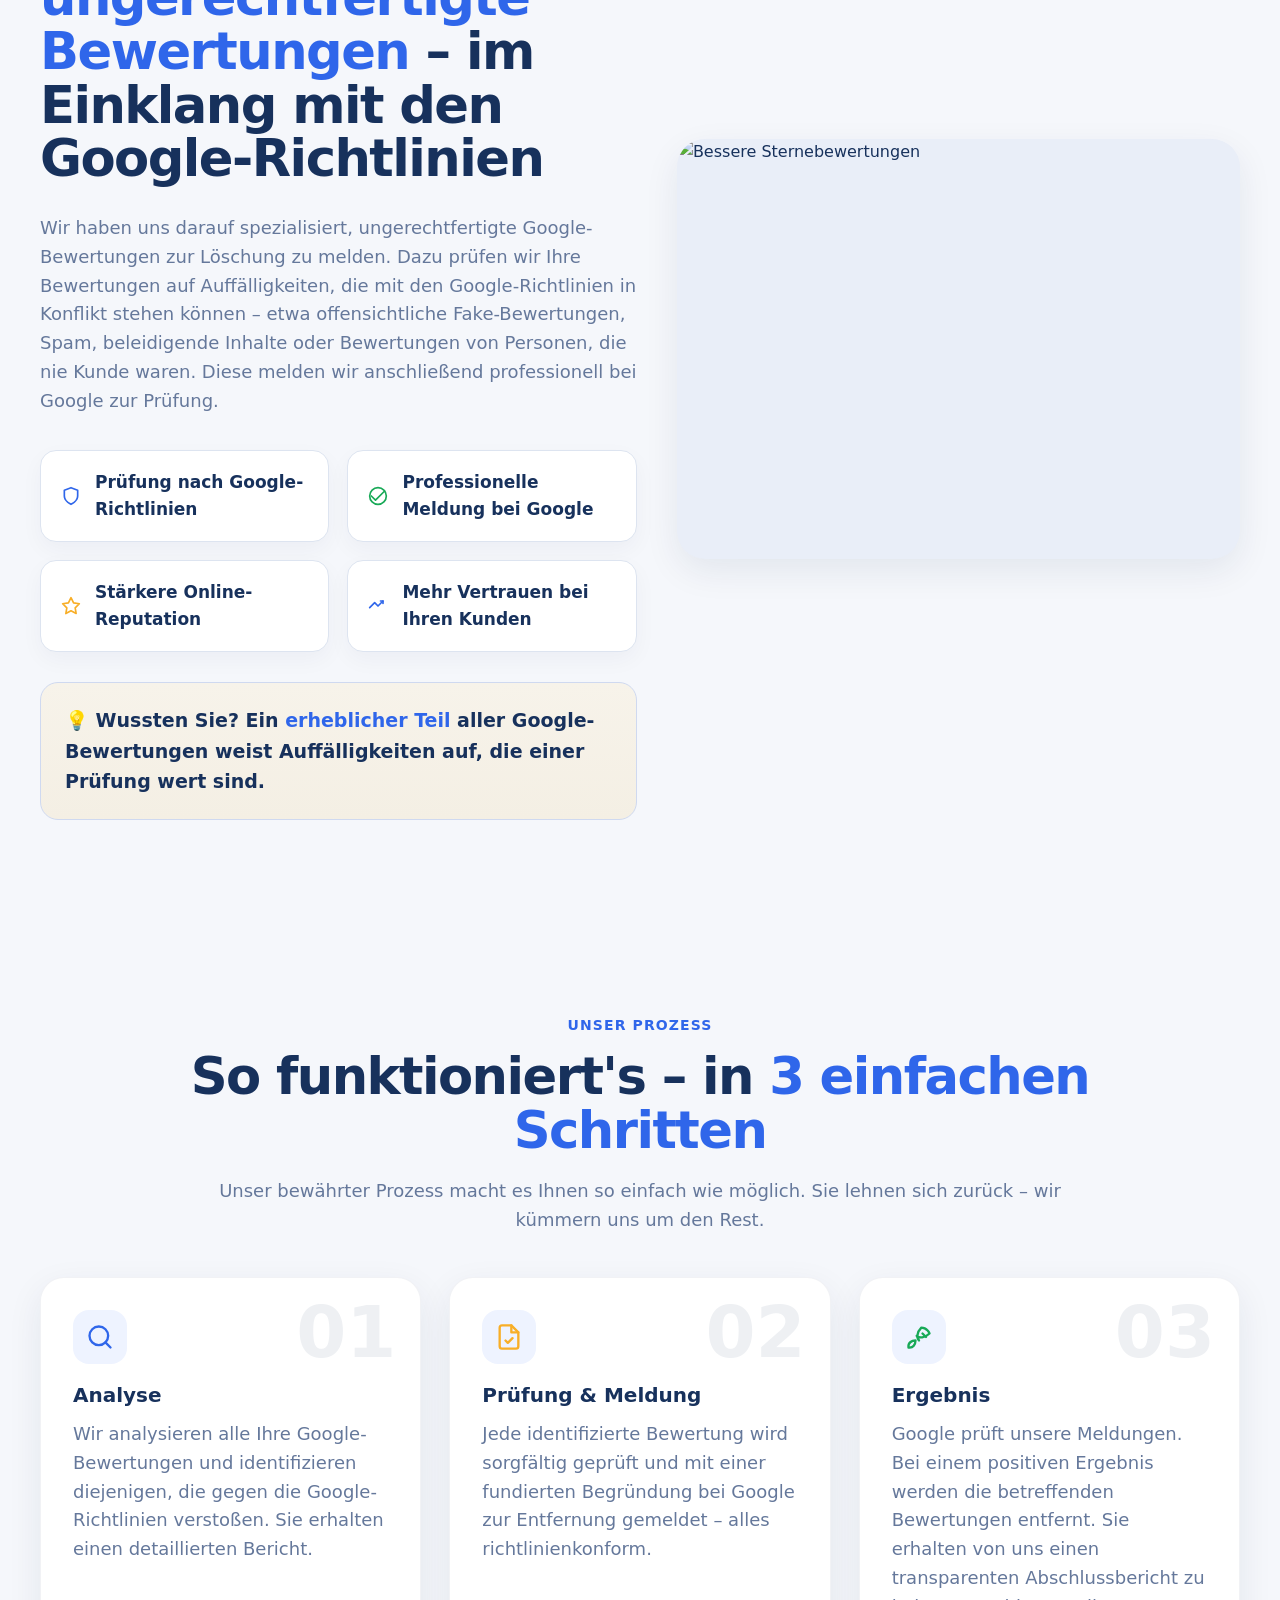
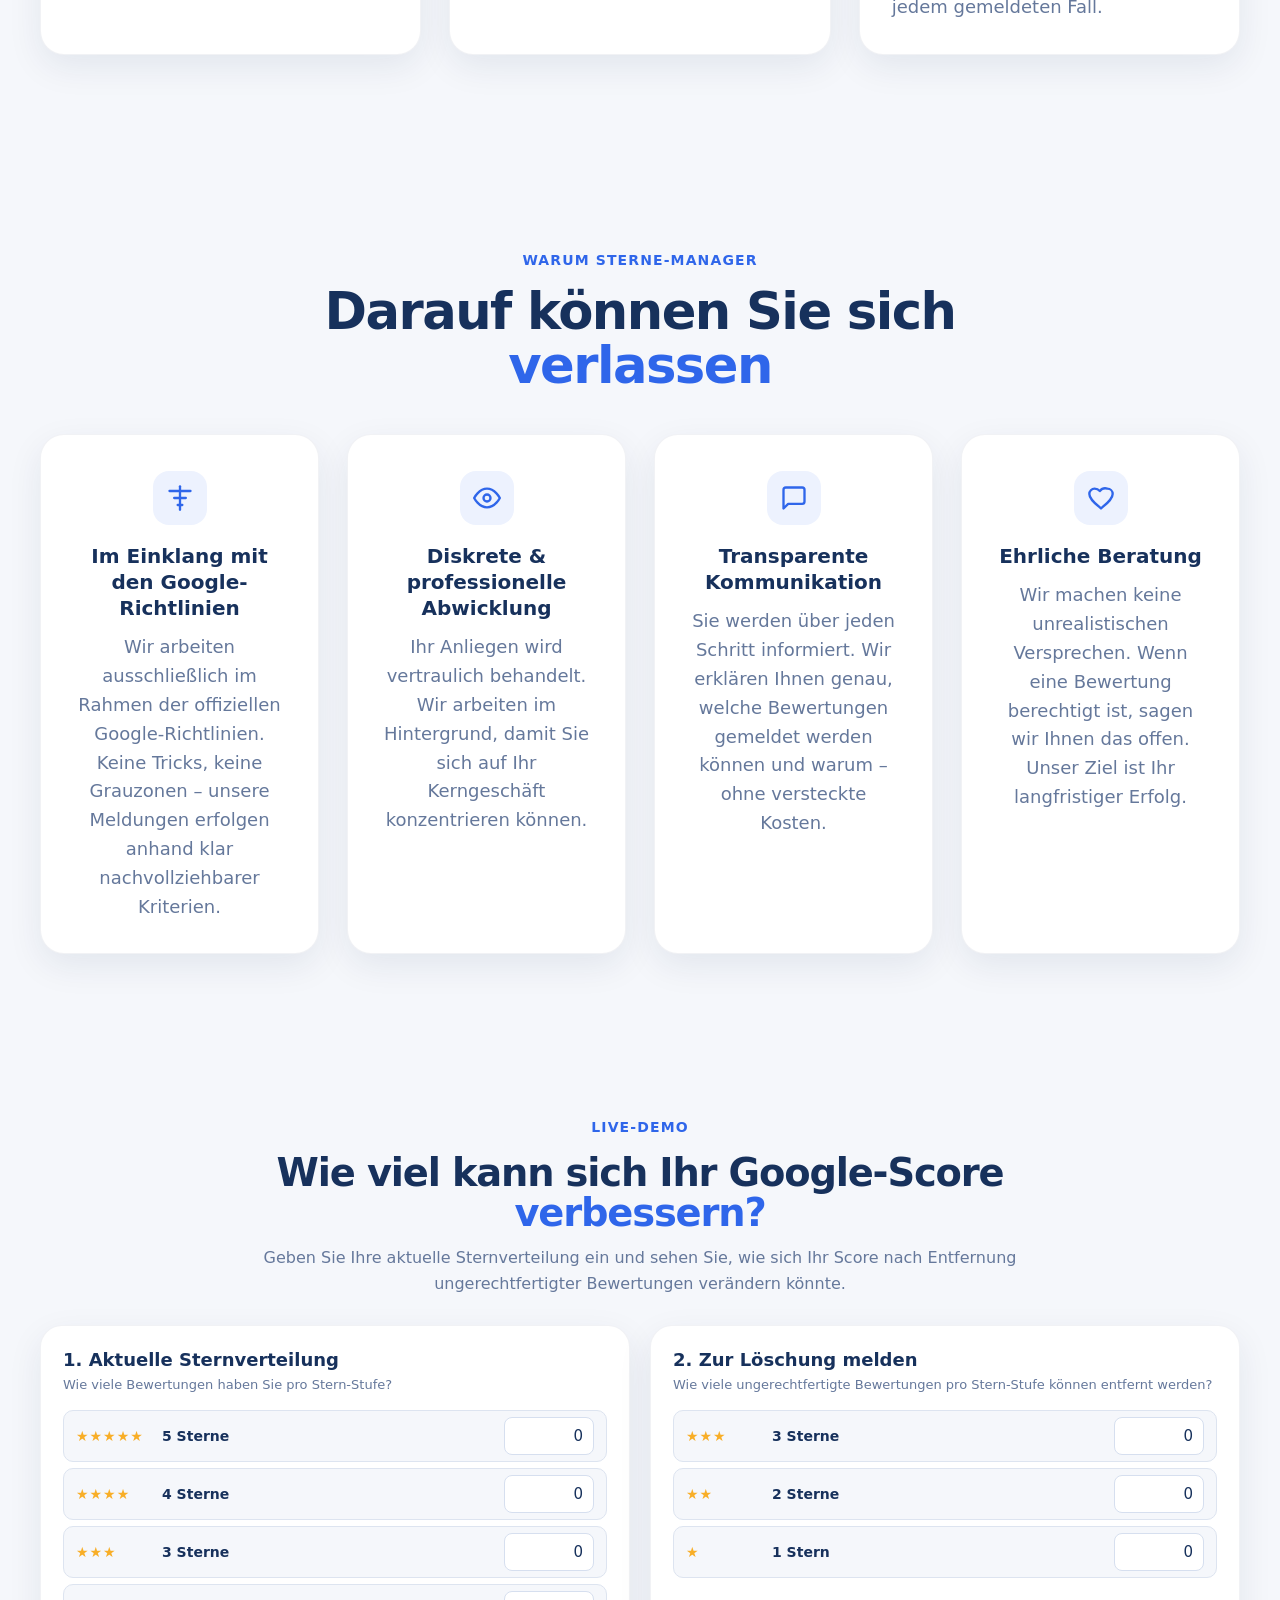
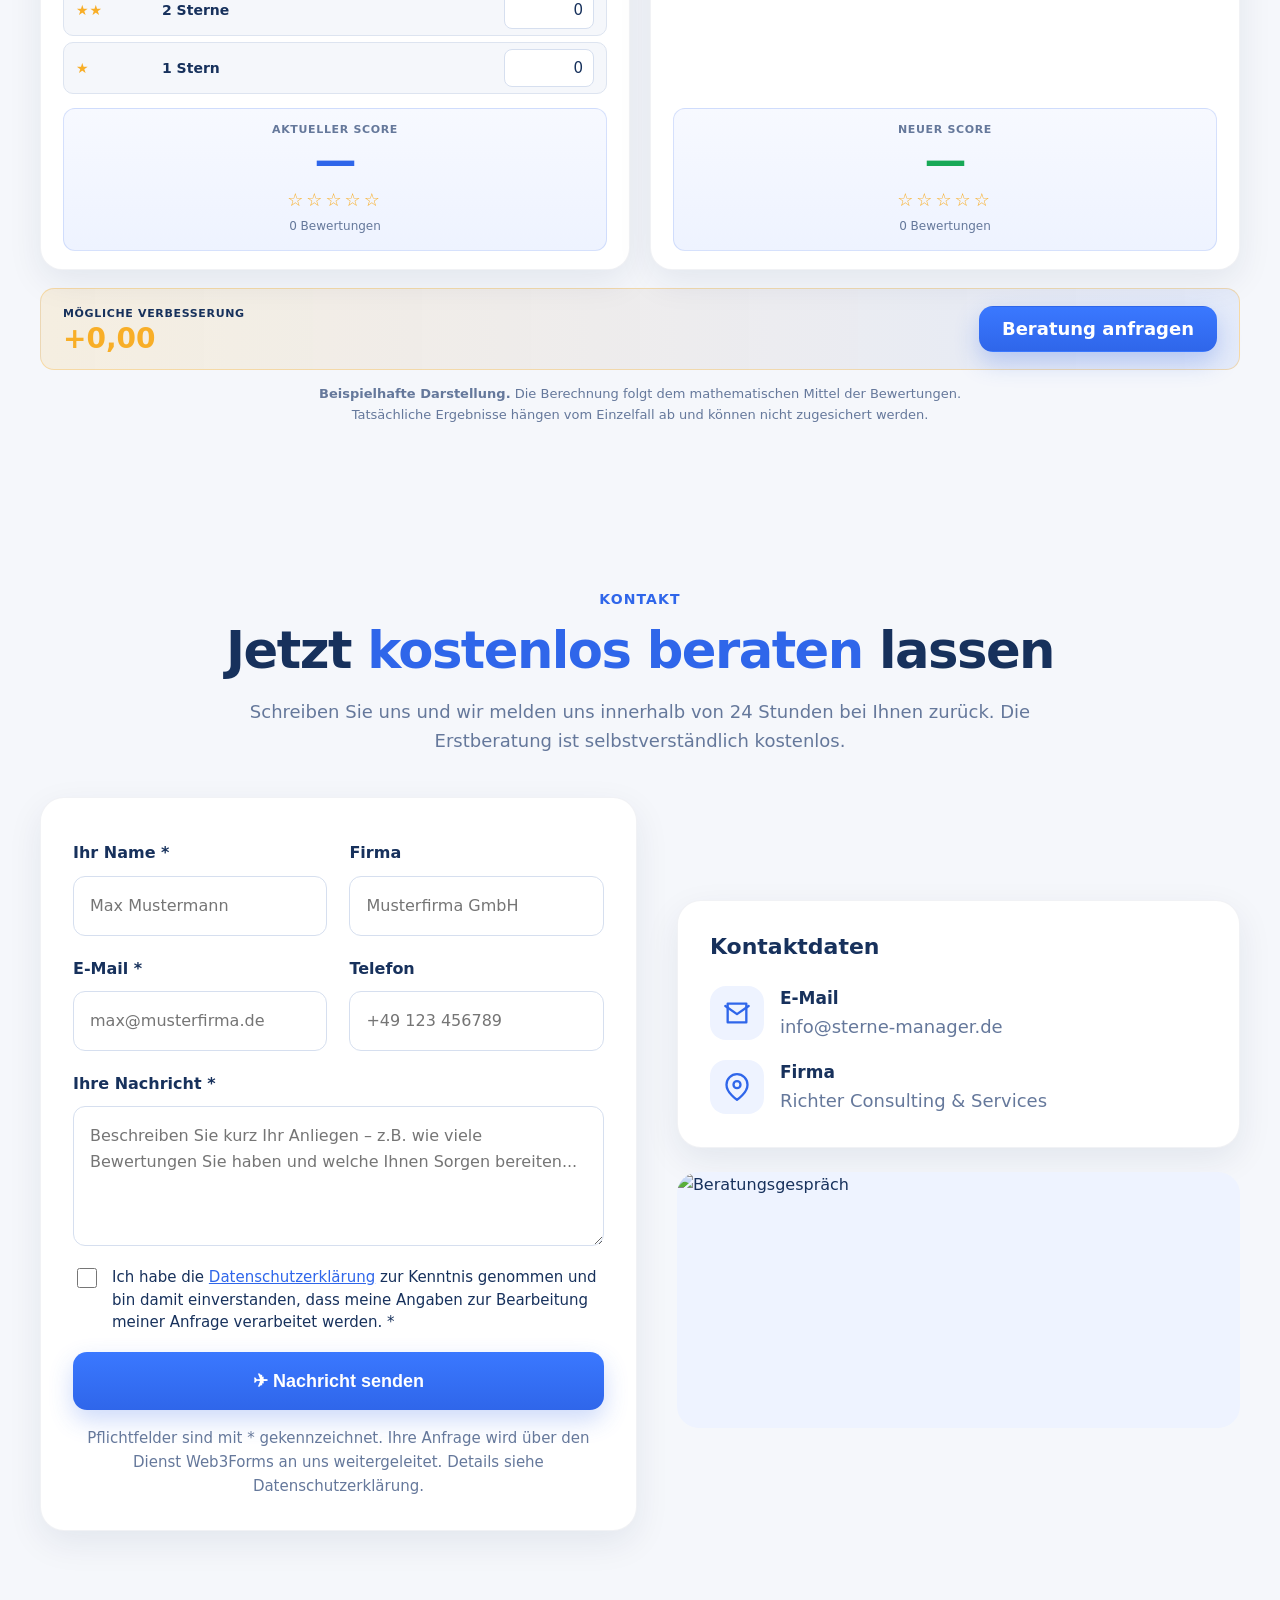
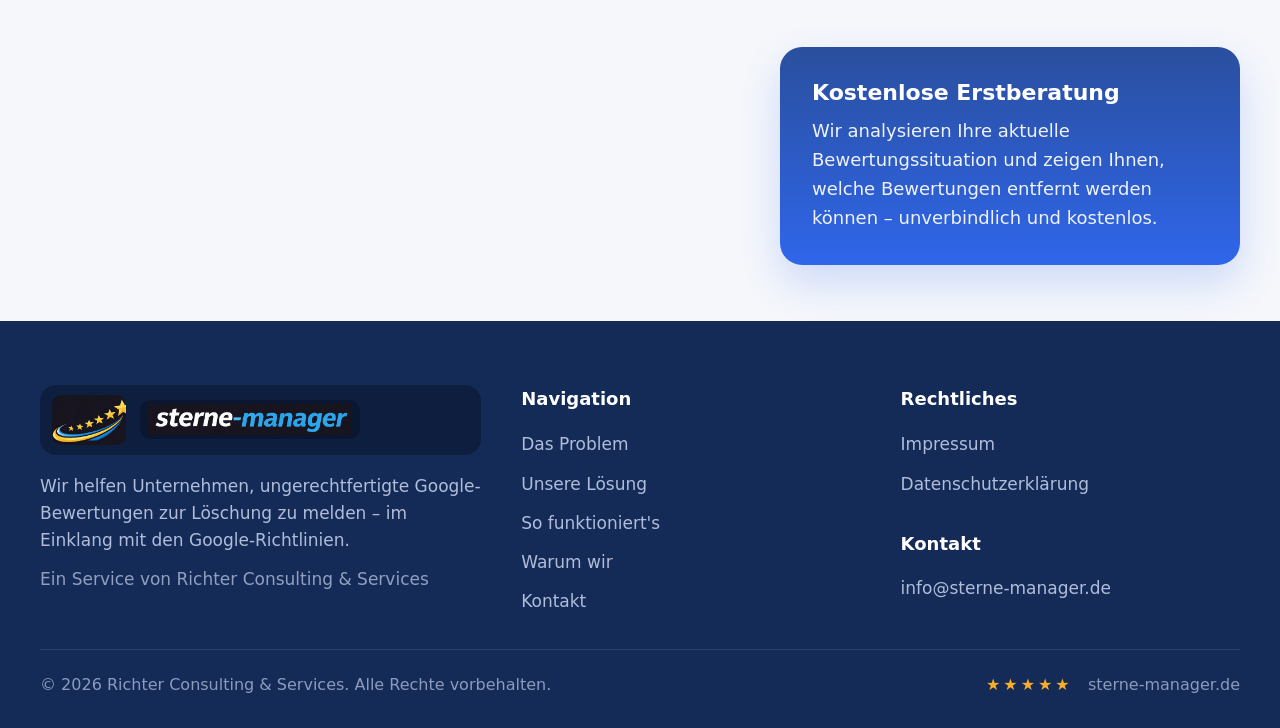
==== commit efd9e6e1: "Add files via upload" ====
--- a/index.html
+++ b/index.html
@@ -68,19 +68,22 @@
       scroll-margin-top: var(--header-offset);
     }
 
-    /* ===== Score-Rechner Widget ===== */
+    /* ===== Score-Rechner Widget (kompakt) ===== */
+    #score-rechner.section { padding: 64px 0; }
+
     .score-head {
       text-align: center;
       max-width: 820px;
-      margin: 0 auto 42px;
-    }
-
-    .score-head .text-muted { margin-top: 18px; }
+      margin: 0 auto 28px;
+    }
+
+    .score-head .text-muted { margin-top: 12px; font-size: 16px; }
+    .score-head h2 { font-size: clamp(28px, 3vw, 40px); }
 
     .score-grid {
       display: grid;
       grid-template-columns: 1fr 1fr;
-      gap: 28px;
+      gap: 20px;
       align-items: stretch;
     }
 
@@ -89,62 +92,63 @@
       border: 1px solid rgba(20,43,87,0.06);
       border-radius: var(--radius);
       box-shadow: var(--shadow);
-      padding: 32px;
+      padding: 22px 22px 18px;
       display: flex;
       flex-direction: column;
     }
 
     .score-card h3 {
-      margin: 0 0 6px;
-      font-size: 20px;
+      margin: 0 0 4px;
+      font-size: 18px;
       color: var(--text);
     }
 
     .score-card-sub {
       color: var(--muted);
-      font-size: 14px;
-      margin-bottom: 22px;
+      font-size: 13px;
+      margin-bottom: 14px;
     }
 
     .star-inputs {
       display: grid;
-      gap: 12px;
-      margin-bottom: 24px;
+      gap: 6px;
+      margin-bottom: 14px;
     }
 
     .star-row {
       display: grid;
-      grid-template-columns: 1fr 100px;
+      grid-template-columns: 1fr 90px;
       align-items: center;
-      gap: 14px;
-      padding: 12px 14px;
+      gap: 10px;
+      padding: 6px 12px;
       background: #f5f7fb;
       border: 1px solid var(--border);
-      border-radius: 12px;
+      border-radius: 10px;
     }
 
     .star-row .star-label {
       font-weight: 700;
       color: var(--text);
-      font-size: 15px;
+      font-size: 14px;
       display: flex;
       align-items: center;
-      gap: 10px;
+      gap: 8px;
     }
 
     .star-row .star-symbol {
       color: var(--orange);
-      letter-spacing: 2px;
-      font-size: 16px;
-      width: 88px;
-      flex: 0 0 88px;
+      letter-spacing: 1px;
+      font-size: 14px;
+      width: 78px;
+      flex: 0 0 78px;
     }
 
     .star-row input {
       border: 1px solid #d6dfef;
-      border-radius: 10px;
-      padding: 10px 12px;
+      border-radius: 8px;
+      padding: 6px 10px;
       font: inherit;
+      font-size: 15px;
       color: var(--text);
       background: #fff;
       text-align: right;
@@ -161,30 +165,30 @@
     .star-row input:focus {
       outline: none;
       border-color: var(--blue);
-      box-shadow: 0 0 0 4px rgba(47,102,234,0.1);
+      box-shadow: 0 0 0 3px rgba(47,102,234,0.12);
     }
 
     .score-result {
       margin-top: auto;
-      padding: 22px 18px;
+      padding: 12px 14px 14px;
       background: linear-gradient(180deg, #f7f9ff, #eef3ff);
       border: 1px solid rgba(47,102,234,0.16);
-      border-radius: 16px;
+      border-radius: 12px;
       text-align: center;
     }
 
     .score-result-label {
       display: block;
-      font-size: 13px;
-      letter-spacing: 0.04em;
+      font-size: 11px;
+      letter-spacing: 0.06em;
       text-transform: uppercase;
       color: var(--muted);
       font-weight: 700;
-      margin-bottom: 4px;
+      margin-bottom: 2px;
     }
 
     .score-result-value {
-      font-size: 56px;
+      font-size: 42px;
       font-weight: 800;
       line-height: 1;
       letter-spacing: -0.02em;
@@ -194,78 +198,71 @@
     .score-result-value.is-new { color: var(--green); }
 
     .score-result-stars {
-      margin-top: 8px;
-      letter-spacing: 4px;
-      font-size: 22px;
+      margin-top: 4px;
+      letter-spacing: 3px;
+      font-size: 18px;
       color: var(--orange);
     }
 
     .score-result-total {
-      margin-top: 6px;
-      font-size: 13px;
+      margin-top: 2px;
+      font-size: 12px;
       color: var(--muted);
     }
 
     .score-diff-strip {
-      margin-top: 28px;
-      padding: 22px 28px;
-      border-radius: 18px;
+      margin-top: 18px;
+      padding: 16px 22px;
+      border-radius: 14px;
       background: linear-gradient(90deg, rgba(248,174,39,0.12), rgba(47,102,234,0.08));
       border: 1px solid rgba(248,174,39,0.32);
       display: flex;
       align-items: center;
       justify-content: space-between;
-      gap: 24px;
+      gap: 18px;
       flex-wrap: wrap;
     }
 
-    .score-diff-text {
-      flex: 1 1 280px;
-    }
+    .score-diff-text { flex: 1 1 240px; }
 
     .score-diff-label {
       display: block;
-      font-size: 13px;
-      letter-spacing: 0.04em;
+      font-size: 11px;
+      letter-spacing: 0.06em;
       text-transform: uppercase;
       color: var(--text);
       font-weight: 700;
-      margin-bottom: 4px;
+      margin-bottom: 2px;
     }
 
     .score-diff-value {
-      font-size: 36px;
+      font-size: 28px;
       font-weight: 800;
       color: var(--orange);
       line-height: 1;
     }
 
-    .score-diff-strip .btn {
-      flex: 0 0 auto;
-    }
+    .score-diff-strip .btn { flex: 0 0 auto; min-height: 46px; padding: 0 22px; }
 
     .score-disclaimer {
-      margin-top: 22px;
+      margin: 14px auto 0;
       text-align: center;
       color: var(--muted);
-      font-size: 14px;
+      font-size: 13px;
       max-width: 720px;
-      margin-left: auto;
-      margin-right: auto;
     }
 
     @media (max-width: 1100px) {
-      .score-grid {
-        grid-template-columns: 1fr;
-      }
+      .score-grid { grid-template-columns: 1fr; gap: 14px; }
     }
 
     @media (max-width: 780px) {
-      .score-card { padding: 22px; }
-      .star-row { grid-template-columns: 1fr 90px; padding: 10px 12px; }
-      .score-result-value { font-size: 44px; }
-      .score-diff-value { font-size: 28px; }
-      .score-diff-strip { flex-direction: column; align-items: stretch; text-align: center; }
+      #score-rechner.section { padding: 48px 0; }
+      .score-card { padding: 18px 18px 16px; }
+      .star-row { grid-template-columns: 1fr 80px; padding: 5px 10px; }
+      .score-result-value { font-size: 36px; }
+      .score-diff-value { font-size: 24px; }
+      .score-diff-strip { flex-direction: column; align-items: stretch; text-align: center; padding: 14px 18px; }
       .score-diff-strip .btn { width: 100%; }
     }
 
@@ -2102,6 +2099,14 @@
         list.forEach(function (inp) {
           inp.addEventListener('input', calc);
           inp.addEventListener('change', calc);
+          // Beim Fokussieren komplett markieren, damit man direkt überschreibt
+          inp.addEventListener('focus', function () {
+            // setTimeout, damit der Cursor erst gesetzt und dann überschrieben wird
+            // (manche Browser ignorieren select() im focus-Handler ohne Delay)
+            setTimeout(function () { inp.select(); }, 0);
+          });
+          // Bei Klick ebenfalls (für Touch-Geräte und Re-Klick im fokussierten Feld)
+          inp.addEventListener('click', function () { inp.select(); });
         });
       }
 
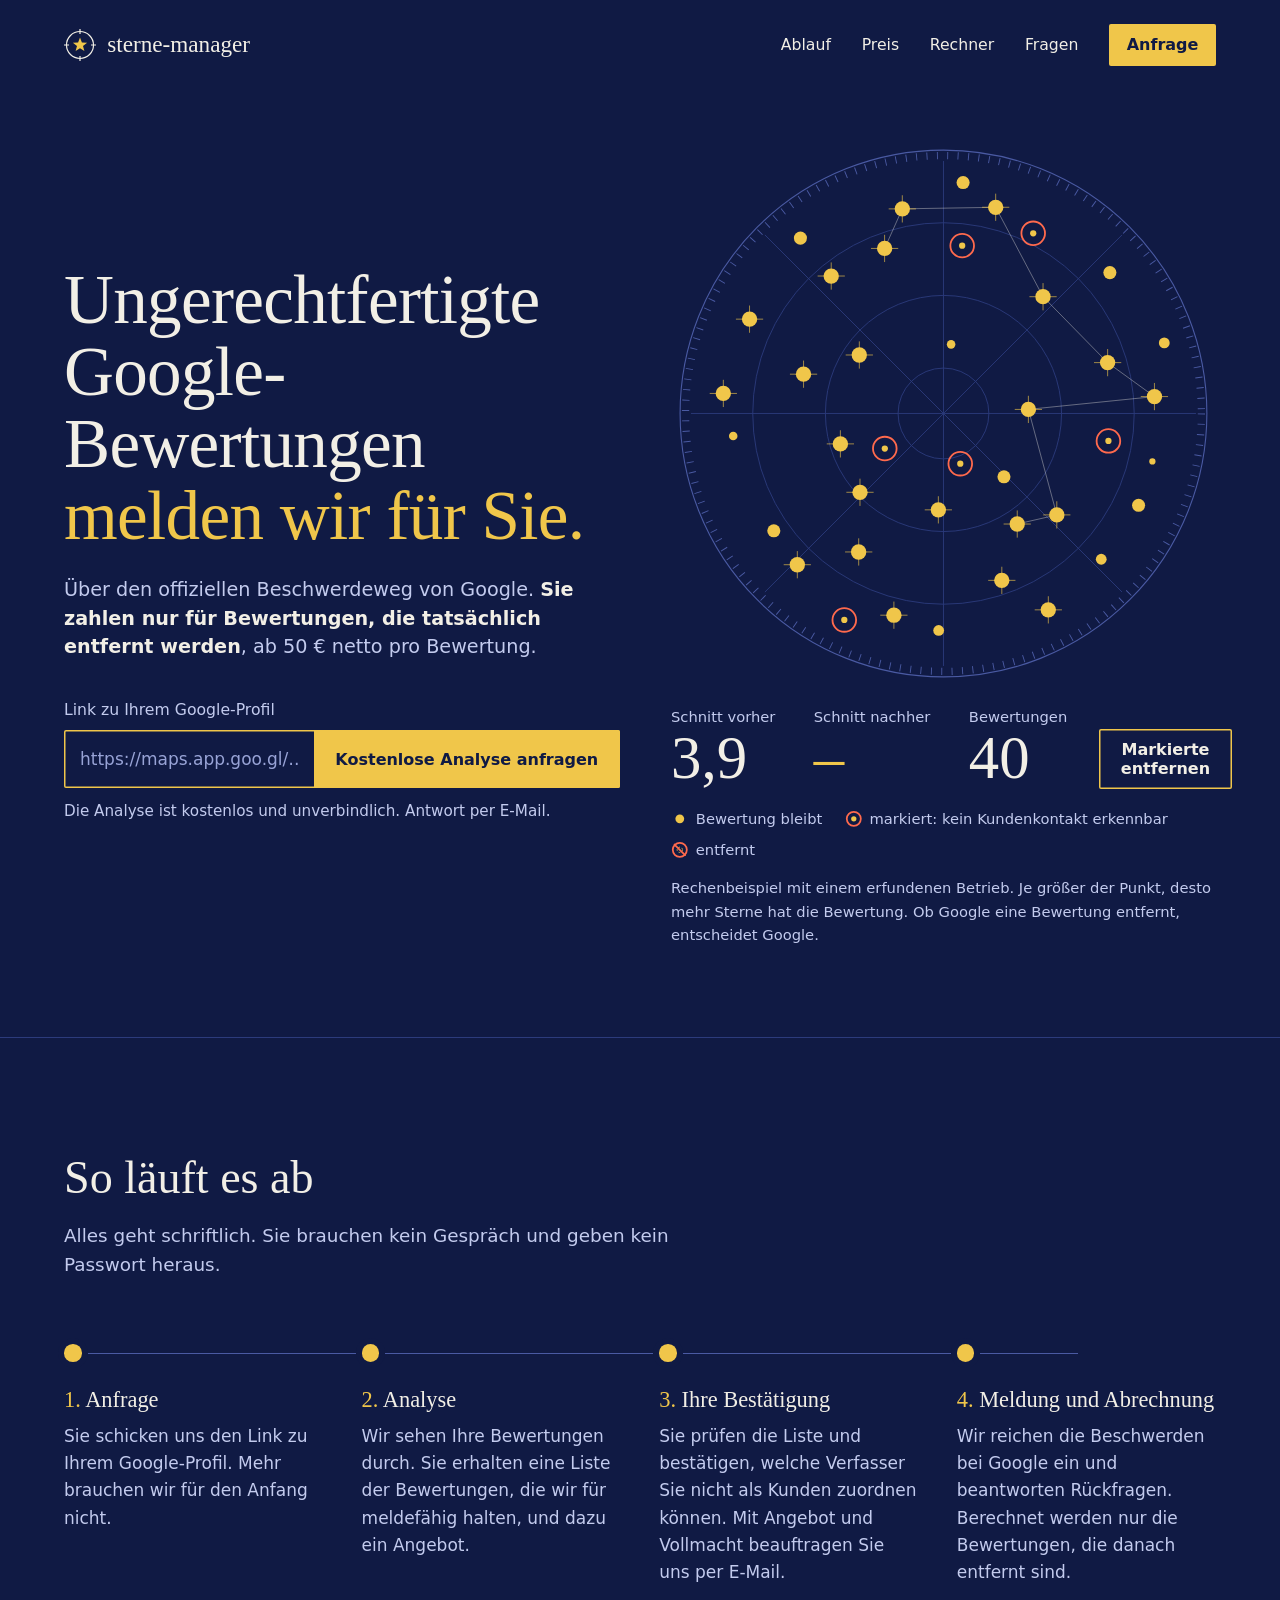
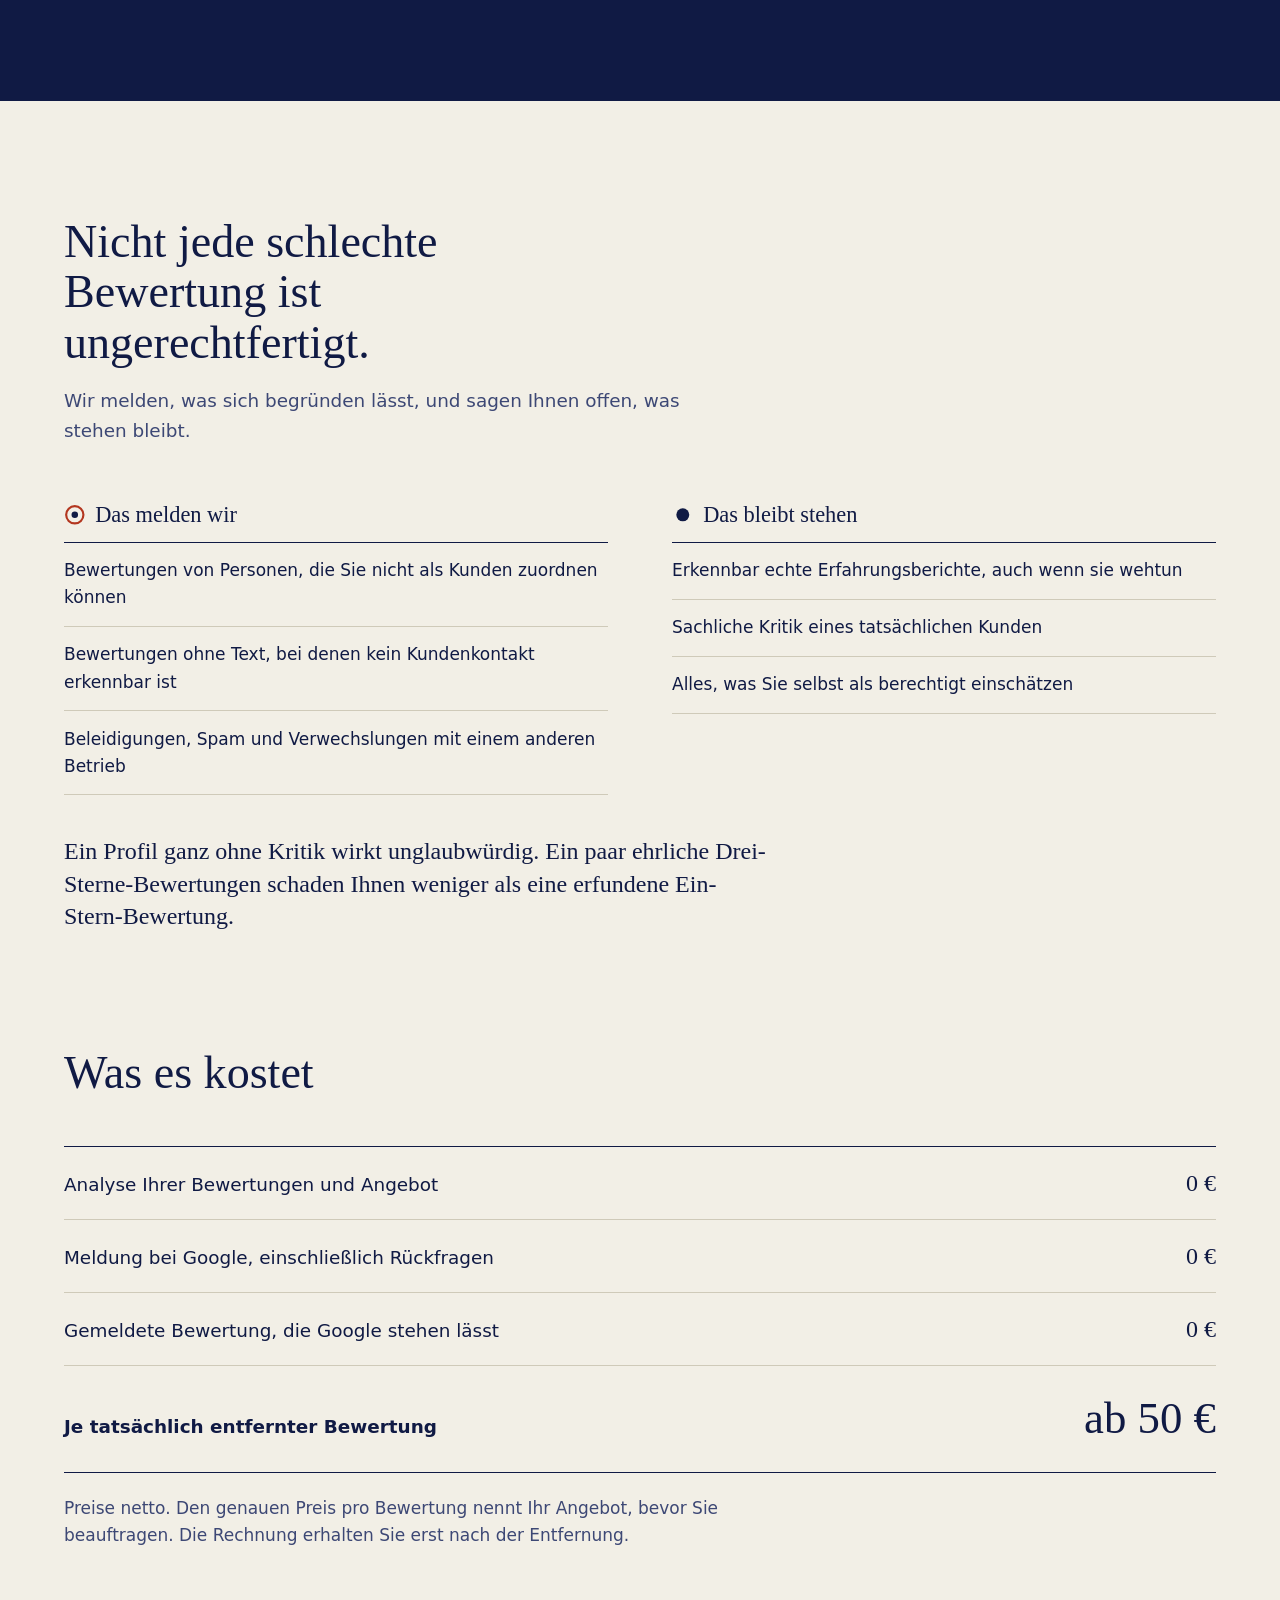
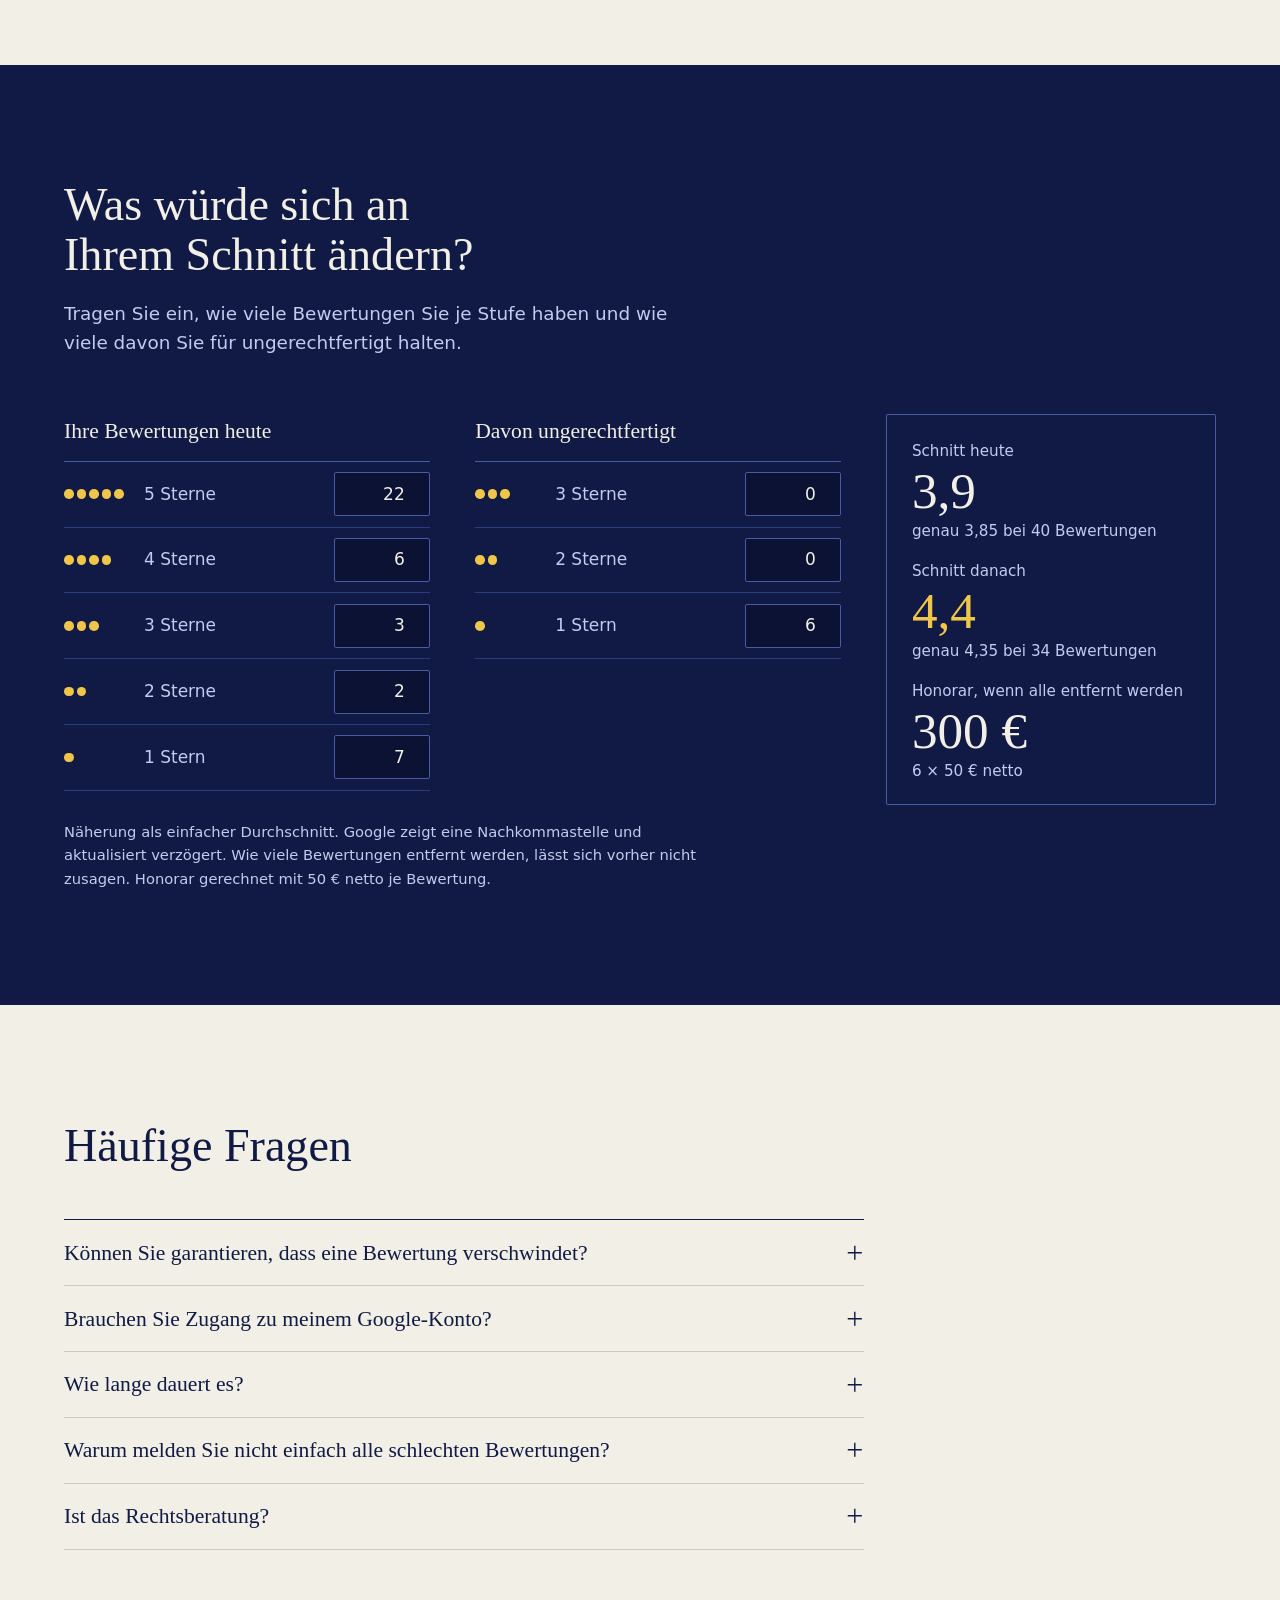
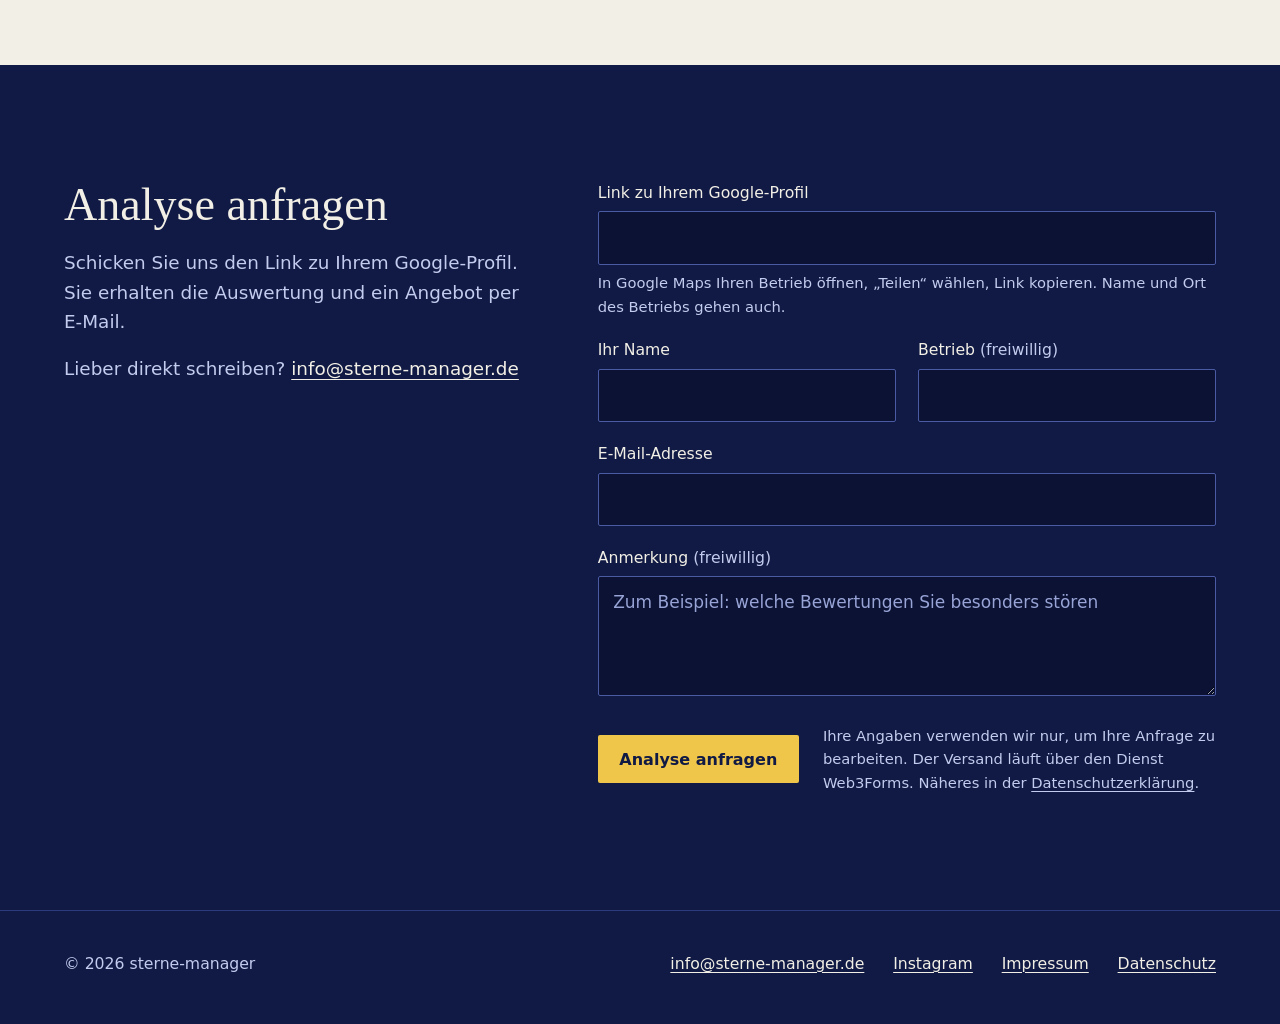
==== commit 59ce885b: "Neue Landingpage (Sternkarte), eigene Seiten fuer Impressum und Datenschutz" ====
--- a/index.html
+++ b/index.html
@@ -1,2119 +1,260 @@
 <!DOCTYPE html>
 <html lang="de">
 <head>
-  <meta charset="UTF-8" />
-  <meta name="viewport" content="width=device-width, initial-scale=1.0" />
-  <title>Sterne-Manager | Ungerechtfertigte Google-Bewertungen löschen lassen</title>
-  <meta name="description" content="Wir haben uns darauf spezialisiert, ungerechtfertigte Google-Bewertungen zur Löschung zu melden – im Einklang mit den Google-Richtlinien. Kostenlose Erstberatung." />
-  <meta name="robots" content="index, follow" />
-  <link rel="canonical" href="https://sterne-manager.de/" />
-
-  <!-- Open Graph / Social -->
-  <meta property="og:type" content="website" />
-  <meta property="og:locale" content="de_DE" />
-  <meta property="og:url" content="https://sterne-manager.de/" />
-  <meta property="og:title" content="Sterne-Manager | Ungerechtfertigte Google-Bewertungen löschen lassen" />
-  <meta property="og:description" content="Wir haben uns darauf spezialisiert, ungerechtfertigte Google-Bewertungen zur Löschung zu melden – im Einklang mit den Google-Richtlinien." />
-  <meta property="og:image" content="https://sterne-manager.de/sterne-manager-Logo.png" />
-  <meta property="og:image:alt" content="sterne-manager Logo" />
-  <meta name="twitter:card" content="summary_large_image" />
-  <meta name="twitter:image" content="https://sterne-manager.de/sterne-manager-Logo.png" />
-
-  <!-- Favicon-Set (von favicon.io generiert) -->
-  <link rel="apple-touch-icon" sizes="180x180" href="apple-touch-icon.png" />
-  <link rel="icon" type="image/png" sizes="32x32" href="favicon-32x32.png" />
-  <link rel="icon" type="image/png" sizes="16x16" href="favicon-16x16.png" />
-  <link rel="icon" type="image/x-icon" href="favicon.ico" />
-  <link rel="manifest" href="site.webmanifest" />
-  <style>
-    :root {
-      --bg: #f5f7fb;
-      --white: #ffffff;
-      --navy: #142b57;
-      --navy-2: #1f3769;
-      --blue: #2f66ea;
-      --blue-2: #3a78ff;
-      --text: #17315c;
-      --muted: #65789b;
-      --border: #dde4f0;
-      --shadow: 0 12px 35px rgba(15, 37, 77, 0.08);
-      --radius: 22px;
-      --orange: #f8ae27;
-      --red: #ef4b4b;
-      --green: #18a957;
-      --section-space: 96px;
-      --container: 1200px;
-      --header-offset: 220px;
-    }
-
-    * { box-sizing: border-box; }
-    html { scroll-behavior: smooth; }
-    body {
-      margin: 0;
-      font-family: Inter, ui-sans-serif, system-ui, -apple-system, BlinkMacSystemFont, "Segoe UI", sans-serif;
-      color: var(--text);
-      background: var(--bg);
-      line-height: 1.6;
-    }
-
-    img { max-width: 100%; display: block; }
-    a { color: inherit; text-decoration: none; }
-
-    #problem,
-    #loesung,
-    #prozess,
-    #warum-wir,
-    #score-rechner,
-    #kontakt {
-      scroll-margin-top: var(--header-offset);
-    }
-
-    /* ===== Score-Rechner Widget (kompakt) ===== */
-    #score-rechner.section { padding: 64px 0; }
-
-    .score-head {
-      text-align: center;
-      max-width: 820px;
-      margin: 0 auto 28px;
-    }
-
-    .score-head .text-muted { margin-top: 12px; font-size: 16px; }
-    .score-head h2 { font-size: clamp(28px, 3vw, 40px); }
-
-    .score-grid {
-      display: grid;
-      grid-template-columns: 1fr 1fr;
-      gap: 20px;
-      align-items: stretch;
-    }
-
-    .score-card {
-      background: var(--white);
-      border: 1px solid rgba(20,43,87,0.06);
-      border-radius: var(--radius);
-      box-shadow: var(--shadow);
-      padding: 22px 22px 18px;
-      display: flex;
-      flex-direction: column;
-    }
-
-    .score-card h3 {
-      margin: 0 0 4px;
-      font-size: 18px;
-      color: var(--text);
-    }
-
-    .score-card-sub {
-      color: var(--muted);
-      font-size: 13px;
-      margin-bottom: 14px;
-    }
-
-    .star-inputs {
-      display: grid;
-      gap: 6px;
-      margin-bottom: 14px;
-    }
-
-    .star-row {
-      display: grid;
-      grid-template-columns: 1fr 90px;
-      align-items: center;
-      gap: 10px;
-      padding: 6px 12px;
-      background: #f5f7fb;
-      border: 1px solid var(--border);
-      border-radius: 10px;
-    }
-
-    .star-row .star-label {
-      font-weight: 700;
-      color: var(--text);
-      font-size: 14px;
-      display: flex;
-      align-items: center;
-      gap: 8px;
-    }
-
-    .star-row .star-symbol {
-      color: var(--orange);
-      letter-spacing: 1px;
-      font-size: 14px;
-      width: 78px;
-      flex: 0 0 78px;
-    }
-
-    .star-row input {
-      border: 1px solid #d6dfef;
-      border-radius: 8px;
-      padding: 6px 10px;
-      font: inherit;
-      font-size: 15px;
-      color: var(--text);
-      background: #fff;
-      text-align: right;
-      width: 100%;
-      -moz-appearance: textfield;
-    }
-
-    .star-row input::-webkit-outer-spin-button,
-    .star-row input::-webkit-inner-spin-button {
-      -webkit-appearance: none;
-      margin: 0;
-    }
-
-    .star-row input:focus {
-      outline: none;
-      border-color: var(--blue);
-      box-shadow: 0 0 0 3px rgba(47,102,234,0.12);
-    }
-
-    .score-result {
-      margin-top: auto;
-      padding: 12px 14px 14px;
-      background: linear-gradient(180deg, #f7f9ff, #eef3ff);
-      border: 1px solid rgba(47,102,234,0.16);
-      border-radius: 12px;
-      text-align: center;
-    }
-
-    .score-result-label {
-      display: block;
-      font-size: 11px;
-      letter-spacing: 0.06em;
-      text-transform: uppercase;
-      color: var(--muted);
-      font-weight: 700;
-      margin-bottom: 2px;
-    }
-
-    .score-result-value {
-      font-size: 42px;
-      font-weight: 800;
-      line-height: 1;
-      letter-spacing: -0.02em;
-    }
-
-    .score-result-value.is-current { color: var(--blue); }
-    .score-result-value.is-new { color: var(--green); }
-
-    .score-result-stars {
-      margin-top: 4px;
-      letter-spacing: 3px;
-      font-size: 18px;
-      color: var(--orange);
-    }
-
-    .score-result-total {
-      margin-top: 2px;
-      font-size: 12px;
-      color: var(--muted);
-    }
-
-    .score-diff-strip {
-      margin-top: 18px;
-      padding: 16px 22px;
-      border-radius: 14px;
-      background: linear-gradient(90deg, rgba(248,174,39,0.12), rgba(47,102,234,0.08));
-      border: 1px solid rgba(248,174,39,0.32);
-      display: flex;
-      align-items: center;
-      justify-content: space-between;
-      gap: 18px;
-      flex-wrap: wrap;
-    }
-
-    .score-diff-text { flex: 1 1 240px; }
-
-    .score-diff-label {
-      display: block;
-      font-size: 11px;
-      letter-spacing: 0.06em;
-      text-transform: uppercase;
-      color: var(--text);
-      font-weight: 700;
-      margin-bottom: 2px;
-    }
-
-    .score-diff-value {
-      font-size: 28px;
-      font-weight: 800;
-      color: var(--orange);
-      line-height: 1;
-    }
-
-    .score-diff-strip .btn { flex: 0 0 auto; min-height: 46px; padding: 0 22px; }
-
-    .score-disclaimer {
-      margin: 14px auto 0;
-      text-align: center;
-      color: var(--muted);
-      font-size: 13px;
-      max-width: 720px;
-    }
-
-    @media (max-width: 1100px) {
-      .score-grid { grid-template-columns: 1fr; gap: 14px; }
-    }
-
-    @media (max-width: 780px) {
-      #score-rechner.section { padding: 48px 0; }
-      .score-card { padding: 18px 18px 16px; }
-      .star-row { grid-template-columns: 1fr 80px; padding: 5px 10px; }
-      .score-result-value { font-size: 36px; }
-      .score-diff-value { font-size: 24px; }
-      .score-diff-strip { flex-direction: column; align-items: stretch; text-align: center; padding: 14px 18px; }
-      .score-diff-strip .btn { width: 100%; }
-    }
-
-    .container {
-      width: min(calc(100% - 40px), var(--container));
-      margin: 0 auto;
-    }
-
-    .section {
-      padding: var(--section-space) 0;
-    }
-
-    .eyebrow {
-      display: inline-block;
-      margin-bottom: 14px;
-      font-size: 14px;
-      font-weight: 700;
-      letter-spacing: 0.08em;
-      text-transform: uppercase;
-      color: var(--blue);
-    }
-
-    h1, h2, h3, h4, p { margin: 0; }
-
-    h1, h2 {
-      line-height: 1.05;
-      letter-spacing: -0.03em;
-    }
-
-    h1 {
-      font-size: clamp(42px, 6vw, 74px);
-      font-weight: 800;
-      color: #fff;
-    }
-
-    h2 {
-      font-size: clamp(34px, 4vw, 56px);
-      font-weight: 800;
-      color: var(--text);
-    }
-
-    h3 {
-      font-size: 20px;
-      line-height: 1.3;
-      font-weight: 800;
-    }
-
-    .lead {
-      font-size: clamp(18px, 2vw, 22px);
-      color: #d9e3fb;
-      max-width: 700px;
-    }
-
-    .text-muted {
-      color: var(--muted);
-      font-size: 18px;
-    }
-
-    .accent-blue { color: var(--blue); }
-    .accent-orange { color: var(--orange); }
-    .accent-red { color: var(--red); }
-
-    .trust-badge {
-      display: inline-flex;
-      align-items: center;
-      gap: 12px;
-      margin-top: 22px;
-      padding: 12px 18px;
-      border-radius: 12px;
-      background: rgba(24, 169, 87, 0.12);
-      border: 1px solid rgba(24, 169, 87, 0.26);
-      color: #ffffff;
-      font-size: 16px;
-      max-width: 560px;
-    }
-
-    .trust-badge svg {
-      width: 22px;
-      height: 22px;
-      flex: 0 0 22px;
-      stroke: #18a957;
-    }
-
-    .trust-badge strong {
-      color: #ffffff;
-      margin-right: 4px;
-    }
-
-    .btn-row {
-      display: flex;
-      flex-wrap: wrap;
-      gap: 16px;
-      margin-top: 24px;
-    }
-
-    .btn {
-      display: inline-flex;
-      align-items: center;
-      justify-content: center;
-      min-height: 56px;
-      padding: 0 28px;
-      border-radius: 14px;
-      border: 1px solid transparent;
-      font-size: 18px;
-      font-weight: 700;
-      transition: transform 0.2s ease, background 0.2s ease, border-color 0.2s ease;
-      cursor: pointer;
-    }
-
-    .btn:hover { transform: translateY(-1px); }
-
-    .btn-primary {
-      background: linear-gradient(180deg, var(--blue-2), var(--blue));
-      color: #fff;
-      box-shadow: 0 10px 24px rgba(47, 102, 234, 0.28);
-    }
-
-    .btn-secondary {
-      background: rgba(255,255,255,0.04);
-      color: #fff;
-      border-color: rgba(255,255,255,0.26);
-      backdrop-filter: blur(10px);
-    }
-
-    .site-header {
-      position: sticky;
-      top: 0;
-      z-index: 100;
-      overflow: hidden;
-      background: linear-gradient(180deg, rgba(20, 43, 87, 0.97), rgba(20, 43, 87, 0.93));
-      backdrop-filter: blur(10px);
-      border-bottom: 1px solid rgba(255,255,255,0.08);
-    }
-
-    .nav {
-      position: relative;
-      z-index: 1;
-      display: flex;
-      flex-direction: column;
-      align-items: center;
-      justify-content: center;
-      gap: 16px;
-      padding: 18px 0 22px;
-    }
-
-    .header-top-link {
-      display: inline-flex;
-      align-items: center;
-      justify-content: center;
-      padding: 8px 14px;
-      border-radius: 14px;
-      background: rgba(8, 14, 32, 0.18);
-      transition: transform 0.2s ease, background 0.2s ease;
-    }
-
-    .header-top-link:hover {
-      transform: translateY(-1px);
-      background: rgba(255,255,255,0.08);
-    }
-
-    .header-wordmark {
-      height: 40px;
-      width: auto;
-      object-fit: contain;
-      filter: drop-shadow(0 10px 20px rgba(0,0,0,0.2));
-      background: rgba(8, 14, 32, 0.34);
-      border-radius: 12px;
-      padding: 6px 12px;
-    }
-
-    .header-logo-panel {
-      position: relative;
-      width: 100%;
-      max-width: 980px;
-      border-radius: 26px;
-      overflow: hidden;
-      padding: 28px 24px 28px;
-      background: linear-gradient(180deg, rgba(34, 62, 120, 0.94), rgba(27, 52, 103, 0.94));
-      box-shadow: 0 20px 44px rgba(8, 19, 46, 0.22);
-      border: 1px solid rgba(255,255,255,0.08);
-    }
-
-    .header-logo-panel::before {
-      content: "";
-      position: absolute;
-      inset: 0;
-      background-image: url('Logo-Bild.jpg');
-      background-repeat: no-repeat;
-      background-position: center center;
-      background-size: 90% auto;
-      opacity: 0.28;
-      pointer-events: none;
-      transform: scale(1.05);
-    }
-
-    .header-logo-panel::after {
-      content: "";
-      position: absolute;
-      inset: 0;
-      background: linear-gradient(180deg, rgba(20,43,87,0.10), rgba(20,43,87,0.18));
-      pointer-events: none;
-    }
-
-    .menu {
-      position: relative;
-      z-index: 1;
-      display: flex;
-      align-items: center;
-      justify-content: center;
-      gap: 12px;
-      flex-wrap: wrap;
-      width: 100%;
-    }
-
-    .menu a {
-      color: rgba(255,255,255,0.96);
-      font-weight: 800;
-      padding: 12px 18px;
-      border-radius: 14px;
-      transition: background 0.2s ease, transform 0.2s ease, box-shadow 0.2s ease;
-      text-align: center;
-      background: rgba(255,255,255,0.04);
-      border: 1px solid rgba(255,255,255,0.06);
-      min-width: 148px;
-    }
-
-    .menu a:hover {
-      background: rgba(255,255,255,0.12);
-      transform: translateY(-1px);
-    }
-
-    .menu a.active {
-      background: rgba(255,255,255,0.16);
-      box-shadow: inset 0 0 0 1px rgba(255,255,255,0.12);
-    }
-
-    .header-contact-row {
-      position: relative;
-      z-index: 2;
-      display: flex;
-      justify-content: center;
-      width: 100%;
-      max-width: 980px;
-      margin-top: -4px;
-    }
-
-    .menu-cta {
-      display: inline-flex;
-      align-items: center;
-      justify-content: center;
-      padding: 13px 28px;
-      min-width: 220px;
-      border-radius: 14px;
-      background: linear-gradient(180deg, var(--blue-2), var(--blue));
-      color: #fff;
-      font-weight: 800;
-      box-shadow: 0 10px 24px rgba(47, 102, 234, 0.22);
-      transition: transform 0.2s ease, box-shadow 0.2s ease;
-    }
-
-    .menu-cta:hover {
-      transform: translateY(-1px);
-    }
-
-    .menu-cta.active {
-      box-shadow: 0 12px 28px rgba(47, 102, 234, 0.28);
-    }
-
-    .hero {
-      position: relative;
-      overflow: hidden;
-      background:
-        linear-gradient(rgba(17, 38, 78, 0.9), rgba(17, 38, 78, 0.92)),
-        url('https://images.unsplash.com/photo-1556740749-887f6717d7e4?auto=format&fit=crop&w=1600&q=80') center/cover no-repeat;
-      color: #fff;
-      min-height: 92vh;
-      display: flex;
-      align-items: center;
-    }
-
-    .hero::before {
-      content: "";
-      position: absolute;
-      inset: 0;
-      background:
-        radial-gradient(circle at 70% 30%, rgba(67, 121, 255, 0.22), transparent 28%),
-        radial-gradient(circle at 30% 50%, rgba(248,174,39,0.09), transparent 24%);
-      pointer-events: none;
-    }
-
-    .hero-grid {
-      position: relative;
-      z-index: 1;
-      display: grid;
-      grid-template-columns: 1.05fr 0.95fr;
-      gap: 48px;
-      align-items: center;
-      padding: 50px 0 80px;
-    }
-
-    .hero-logo-small {
-      display: flex;
-      align-items: center;
-      gap: 16px;
-      width: fit-content;
-      margin-bottom: 26px;
-      border-radius: 18px;
-      box-shadow: 0 14px 30px rgba(0,0,0,0.22);
-      background: rgba(10, 16, 34, 0.45);
-      padding: 14px 16px;
-    }
-
-    .hero-logo-small .hero-symbol {
-      width: 112px;
-      height: 70px;
-      object-fit: cover;
-      object-position: center;
-      border-radius: 12px;
-      background: #0d1227;
-    }
-
-    .hero-logo-small .hero-wordmark {
-      height: 48px;
-      width: auto;
-      object-fit: contain;
-      border-radius: 10px;
-      background: rgba(8, 14, 32, 0.35);
-      padding: 4px 8px;
-    }
-
-    .hero-copy p { margin-top: 28px; }
-
-    .rating-card {
-      justify-self: center;
-      width: min(100%, 420px);
-      padding: 36px;
-      border: 1px solid rgba(255,255,255,0.18);
-      border-radius: 28px;
-      background: linear-gradient(180deg, rgba(255,255,255,0.16), rgba(255,255,255,0.08));
-      box-shadow: 0 30px 60px rgba(7, 18, 41, 0.34);
-      backdrop-filter: blur(10px);
-      position: relative;
-    }
-
-    .rating-card::after {
-      content: "";
-      position: absolute;
-      right: -12px;
-      top: 24px;
-      width: 120px;
-      height: 120px;
-      background: radial-gradient(circle, rgba(248,174,39,0.28), transparent 70%);
-      pointer-events: none;
-    }
-
-    .rating-score {
-      font-size: 88px;
-      font-weight: 800;
-      line-height: 1;
-      text-align: center;
-      color: #fff;
-      margin-bottom: 20px;
-    }
-
-    .stars {
-      text-align: center;
-      letter-spacing: 6px;
-      font-size: 38px;
-      color: var(--orange);
-      margin-bottom: 18px;
-    }
-
-    .rating-sub {
-      text-align: center;
-      font-size: 18px;
-      color: rgba(255,255,255,0.88);
-      margin-bottom: 26px;
-    }
-
-    .bars { display: grid; gap: 16px; }
-
-    .bar-row {
-      display: grid;
-      grid-template-columns: 22px 22px 1fr;
-      gap: 12px;
-      align-items: center;
-      color: #fff;
-      font-weight: 700;
-    }
-
-    .bar-bg {
-      height: 14px;
-      background: rgba(255,255,255,0.12);
-      border-radius: 999px;
-      overflow: hidden;
-    }
-
-    .bar-fill {
-      height: 100%;
-      border-radius: inherit;
-      background: linear-gradient(90deg, #f7b126, #e39b12);
-    }
-
-    .problem-grid,
-    .solution-grid,
-    .contact-grid,
-    .footer-grid {
-      display: grid;
-      gap: 40px;
-      align-items: center;
-    }
-
-    .problem-grid,
-    .solution-grid,
-    .contact-grid {
-      grid-template-columns: 1.06fr 1fr;
-    }
-
-    .section-image {
-      border-radius: 28px;
-      overflow: hidden;
-      box-shadow: var(--shadow);
-      background: #e9eef8;
-      min-height: 420px;
-    }
-
-    .section-image img {
-      width: 100%;
-      height: 100%;
-      object-fit: cover;
-    }
-
-    .cards-2x2 {
-      display: grid;
-      grid-template-columns: repeat(2, 1fr);
-      gap: 24px;
-      margin-top: 28px;
-    }
-
-    .card {
-      background: var(--white);
-      border: 1px solid rgba(20,43,87,0.06);
-      border-radius: var(--radius);
-      box-shadow: var(--shadow);
-      padding: 28px;
-    }
-
-    .card p {
-      margin-top: 10px;
-      color: var(--muted);
-      font-size: 18px;
-    }
-
-    .icon-box {
-      width: 54px;
-      height: 54px;
-      border-radius: 16px;
-      display: inline-flex;
-      align-items: center;
-      justify-content: center;
-      margin-bottom: 18px;
-      background: #eef3ff;
-    }
-
-    .icon-box svg { width: 28px; height: 28px; }
-    .icon-red svg { stroke: var(--red); }
-    .icon-blue svg { stroke: var(--blue); }
-    .icon-green svg { stroke: var(--green); }
-    .icon-orange svg { stroke: var(--orange); }
-
-    .feature-grid {
-      display: grid;
-      grid-template-columns: repeat(2, 1fr);
-      gap: 18px;
-      margin: 34px 0 30px;
-    }
-
-    .feature-item {
-      background: var(--white);
-      border: 1px solid var(--border);
-      border-radius: 16px;
-      padding: 18px 20px;
-      display: flex;
-      gap: 14px;
-      align-items: center;
-      font-size: 17px;
-      font-weight: 700;
-      box-shadow: 0 8px 22px rgba(15, 37, 77, 0.04);
-    }
-
-    .feature-item svg {
-      width: 20px;
-      height: 20px;
-      flex: 0 0 20px;
-    }
-
-    .info-box {
-      background: linear-gradient(180deg, #f7f3ea, #f4efe4);
-      border: 1px solid #cfd9f0;
-      border-radius: 18px;
-      padding: 22px 24px;
-      font-size: 19px;
-      font-weight: 600;
-      color: var(--text);
-    }
-
-    .info-box span { color: var(--blue); font-weight: 800; }
-
-    .process-head,
-    .why-head,
-    .contact-head {
-      text-align: center;
-      max-width: 900px;
-      margin: 0 auto 42px;
-    }
-
-    .process-head .text-muted,
-    .contact-head .text-muted { margin-top: 20px; }
-
-    .process-grid,
-    .why-grid {
-      display: grid;
-      gap: 28px;
-    }
-
-    .process-grid { grid-template-columns: repeat(3, 1fr); }
-    .why-grid { grid-template-columns: repeat(4, 1fr); }
-
-    .process-card,
-    .why-card {
-      position: relative;
-      background: var(--white);
-      border-radius: 24px;
-      padding: 32px;
-      box-shadow: var(--shadow);
-      border: 1px solid rgba(20,43,87,0.06);
-      min-height: 280px;
-    }
-
-    .process-number {
-      position: absolute;
-      right: 24px;
-      top: 18px;
-      font-size: 72px;
-      line-height: 1;
-      color: rgba(20,43,87,0.07);
-      font-weight: 800;
-    }
-
-    .process-card p,
-    .why-card p { margin-top: 12px; color: var(--muted); font-size: 18px; }
-
-    .why-card {
-      text-align: center;
-      min-height: auto;
-      padding-top: 36px;
-    }
-
-    .why-card .icon-box { margin-inline: auto; background: #edf2fe; }
-
-    .contact-wrap {
-      background: transparent;
-    }
-
-    .form-card,
-    .contact-side-card {
-      background: var(--white);
-      border-radius: 24px;
-      padding: 32px;
-      box-shadow: var(--shadow);
-      border: 1px solid rgba(20,43,87,0.06);
-    }
-
-    .form-grid {
-      display: grid;
-      grid-template-columns: repeat(2, 1fr);
-      gap: 20px 22px;
-      margin-top: 10px;
-    }
-
-    .field { display: flex; flex-direction: column; gap: 10px; }
-    .field.full { grid-column: 1 / -1; }
-
-    label {
-      font-size: 16px;
-      font-weight: 700;
-      color: var(--text);
-    }
-
-    input,
-    textarea {
-      width: 100%;
-      border: 1px solid #d6dfef;
-      border-radius: 12px;
-      padding: 16px 16px;
-      font: inherit;
-      color: var(--text);
-      background: #fff;
-    }
-
-    textarea {
-      resize: vertical;
-      min-height: 140px;
-    }
-
-    input:focus,
-    textarea:focus {
-      outline: none;
-      border-color: var(--blue);
-      box-shadow: 0 0 0 4px rgba(47,102,234,0.1);
-    }
-
-    .submit-btn {
-      width: 100%;
-      margin-top: 18px;
-      min-height: 58px;
-      border: 0;
-      border-radius: 14px;
-      background: linear-gradient(180deg, var(--blue-2), var(--blue));
-      color: #fff;
-      font-size: 18px;
-      font-weight: 800;
-      cursor: pointer;
-      box-shadow: 0 10px 24px rgba(47, 102, 234, 0.24);
-    }
-
-    .privacy-note {
-      text-align: center;
-      color: var(--muted);
-      font-size: 15px;
-      margin-top: 16px;
-    }
-
-    .contact-items {
-      display: grid;
-      gap: 18px;
-      margin-top: 24px;
-    }
-
-    .contact-item {
-      display: flex;
-      gap: 16px;
-      align-items: center;
-    }
-
-    .contact-item .icon-box { margin: 0; }
-    .contact-item strong { display: block; font-size: 17px; }
-    .contact-item span,
-    .contact-item a { color: var(--muted); font-size: 18px; }
-
-    .contact-visual {
-      margin-top: 24px;
-      border-radius: 22px;
-      overflow: hidden;
-      min-height: 256px;
-      background: #eef3ff;
-    }
-
-    .cta-strip {
-      padding: 20px 0 0;
-    }
-
-    .cta-box {
-      margin-left: auto;
-      width: min(100%, 460px);
-      background: linear-gradient(180deg, #2a4f9e, #2f66ea);
-      color: #fff;
-      padding: 32px;
-      border-radius: 22px;
-      box-shadow: 0 18px 40px rgba(47,102,234,0.2);
-    }
-
-    .cta-box p {
-      margin-top: 10px;
-      font-size: 18px;
-      color: rgba(255,255,255,0.92);
-    }
-
-    .footer {
-      margin-top: 56px;
-      background: var(--navy);
-      color: #dce6ff;
-      padding: 64px 0 30px;
-    }
-
-    .footer-grid {
-      grid-template-columns: 1.3fr 1fr 1fr;
-      align-items: start;
-    }
-
-    .footer h4 {
-      color: #fff;
-      font-size: 18px;
-      margin-bottom: 18px;
-    }
-
-    .footer-brand .footer-logo-wrap {
-      display: inline-flex;
-      align-items: center;
-      gap: 14px;
-      margin-bottom: 18px;
-      background: rgba(8, 14, 32, 0.45);
-      padding: 10px 12px;
-      border-radius: 16px;
-    }
-
-    .footer-brand .footer-logo-symbol {
-      width: 74px;
-      height: 50px;
-      object-fit: cover;
-      border-radius: 10px;
-      background: #0d1227;
-    }
-
-    .footer-brand .footer-logo-wordmark {
-      width: min(100%, 220px);
-      height: auto;
-      border-radius: 10px;
-      background: rgba(8, 14, 32, 0.45);
-      padding: 4px 8px;
-    }
-
-    .footer-brand p,
-    .footer-links a,
-    .footer-contact a,
-    .footer-contact span {
-      color: rgba(220,230,255,0.78);
-      font-size: 17px;
-    }
-
-    .footer-links,
-    .footer-contact {
-      display: grid;
-      gap: 12px;
-    }
-
-    .footer-bottom {
-      margin-top: 34px;
-      padding-top: 22px;
-      border-top: 1px solid rgba(255,255,255,0.1);
-      display: flex;
-      justify-content: space-between;
-      gap: 20px;
-      flex-wrap: wrap;
-      color: rgba(220,230,255,0.6);
-    }
-
-    .footer-rating {
-      color: var(--orange);
-      letter-spacing: 3px;
-      font-weight: 800;
-    }
-
-    .legal-link {
-      cursor: pointer;
-    }
-
-    .legal-modal {
-      position: fixed;
-      inset: 0;
-      z-index: 9999;
-      display: none;
-      align-items: center;
-      justify-content: center;
-      padding: 24px;
-      background: rgba(9, 18, 38, 0.72);
-      backdrop-filter: blur(6px);
-    }
-
-    .legal-modal.active {
-      display: flex;
-    }
-
-    .legal-modal-box {
-      width: min(100%, 920px);
-      max-height: 88vh;
-      overflow: auto;
-      background: #ffffff;
-      color: #17315c;
-      border-radius: 24px;
-      box-shadow: 0 30px 80px rgba(0,0,0,0.28);
-      padding: 32px;
-      position: relative;
-    }
-
-    .legal-modal-close {
-      position: sticky;
-      top: 0;
-      margin-left: auto;
-      display: flex;
-      align-items: center;
-      justify-content: center;
-      width: 42px;
-      height: 42px;
-      border: 0;
-      border-radius: 10px;
-      background: #edf2fe;
-      color: #17315c;
-      font-size: 24px;
-      cursor: pointer;
-    }
-
-    .legal-modal-content h2 {
-      font-size: 34px;
-      margin-bottom: 18px;
-    }
-
-    .legal-modal-content h3 {
-      font-size: 20px;
-      margin-top: 26px;
-      margin-bottom: 10px;
-    }
-
-    .legal-modal-content p,
-    .legal-modal-content li {
-      color: #4e6287;
-      font-size: 17px;
-      line-height: 1.7;
-    }
-
-    .legal-modal-content ul {
-      padding-left: 20px;
-      margin: 10px 0 0;
-    }
-
-    .legal-modal-content a {
-      color: #2f66ea;
-      word-break: break-word;
-    }
-
-    .privacy-consent-label {
-      display: flex;
-      align-items: flex-start;
-      gap: 12px;
-      font-size: 15px;
-      font-weight: 500;
-      color: var(--text);
-      cursor: pointer;
-      line-height: 1.5;
-    }
-
-    .privacy-consent-label input[type="checkbox"] {
-      width: 20px;
-      height: 20px;
-      flex: 0 0 20px;
-      margin-top: 2px;
-      cursor: pointer;
-    }
-
-    .privacy-consent-label a {
-      color: var(--blue);
-      text-decoration: underline;
-    }
-
-    @media (max-width: 1100px) {
-      .hero-grid,
-      .problem-grid,
-      .solution-grid,
-      .contact-grid,
-      .footer-grid,
-      .why-grid {
-        grid-template-columns: 1fr;
-      }
-
-      .process-grid { grid-template-columns: 1fr; }
-      .cards-2x2,
-      .feature-grid,
-      .form-grid { grid-template-columns: 1fr; }
-      .cta-box { margin: 0; }
-      .hero { min-height: auto; }
-      .hero-grid { padding-top: 36px; }
-    }
-
-    @media (max-width: 780px) {
-      :root {
-        --section-space: 74px;
-        --header-offset: 250px;
-      }
-
-      .nav {
-        gap: 14px;
-        padding: 14px 0 18px;
-      }
-
-      .header-wordmark {
-        height: 32px;
-        max-width: calc(100vw - 64px);
-      }
-
-      .header-logo-panel {
-        padding: 18px 14px 18px;
-        border-radius: 20px;
-      }
-
-      .header-logo-panel::before {
-        background-size: 88% auto;
-        opacity: 0.30;
-      }
-
-      .menu {
-        display: grid;
-        grid-template-columns: repeat(2, minmax(0, 1fr));
-        gap: 10px;
-        width: 100%;
-      }
-
-      .menu a {
-        min-width: 0;
-        width: 100%;
-        padding: 14px 10px;
-        font-size: 17px;
-      }
-
-      .header-contact-row {
-        width: 100%;
-        max-width: 980px;
-        margin-top: 10px;
-      }
-
-      .menu-cta {
-        width: 100%;
-        min-width: 0;
-      }
-
-      h1 { font-size: 44px; }
-      h2 { font-size: 34px; }
-
-      .lead,
-      .text-muted,
-      .card p,
-      .process-card p,
-      .why-card p,
-      .contact-item span,
-      .contact-item a {
-        font-size: 17px;
-      }
-
-      .rating-card { padding: 28px 22px; }
-      .rating-score { font-size: 70px; }
-      .stars { font-size: 30px; }
-
-      .process-card,
-      .why-card,
-      .card,
-      .form-card,
-      .contact-side-card { padding: 24px; }
-
-      .section-image { min-height: 280px; }
-
-      .legal-modal-box {
-        padding: 22px;
-        border-radius: 18px;
-      }
-
-      .legal-modal-content h2 {
-        font-size: 28px;
-      }
-    }
-  </style>
+  <meta charset="UTF-8">
+  <meta name="viewport" content="width=device-width, initial-scale=1">
+  <title>sterne-manager | Ungerechtfertigte Google-Bewertungen melden lassen</title>
+  <meta name="description" content="Wir melden ungerechtfertigte Google-Bewertungen über den offiziellen Beschwerdeweg von Google. Sie zahlen nur für tatsächlich entfernte Bewertungen, ab 50 € netto.">
+  <link rel="canonical" href="https://sterne-manager.de/">
+  <meta name="theme-color" content="#101a44">
+  <meta property="og:type" content="website">
+  <meta property="og:locale" content="de_DE">
+  <meta property="og:url" content="https://sterne-manager.de/">
+  <meta property="og:title" content="sterne-manager | Ungerechtfertigte Google-Bewertungen melden lassen">
+  <meta property="og:description" content="Über den offiziellen Beschwerdeweg von Google. Sie zahlen nur für tatsächlich entfernte Bewertungen.">
+  <meta property="og:image" content="https://sterne-manager.de/og-image.png">
+  <meta property="og:image:width" content="1200">
+  <meta property="og:image:height" content="630">
+  <meta property="og:image:alt" content="sterne-manager: Ungerechtfertigte Google-Bewertungen melden wir für Sie.">
+  <meta name="twitter:card" content="summary_large_image">
+  <meta name="twitter:image" content="https://sterne-manager.de/og-image.png">
+  <link rel="icon" href="favicon.svg" type="image/svg+xml">
+  <link rel="stylesheet" href="styles.css">
+  <script type="application/ld+json">
+  {"@context":"https://schema.org","@type":"ProfessionalService","name":"sterne-manager","url":"https://sterne-manager.de/","email":"info@sterne-manager.de","areaServed":"DE","description":"Meldung ungerechtfertigter Google-Bewertungen über den offiziellen Beschwerdeweg von Google. Bezahlung nur für tatsächlich entfernte Bewertungen."}
+  </script>
 </head>
-<body id="top">
-  <header class="site-header">
-    <div class="container nav">
-      <a class="header-top-link" href="#top" aria-label="Zum Seitenanfang">
-        <img class="header-wordmark" src="Logo-Text.jpg" alt="sterne-manager" />
-      </a>
-
-      <div class="header-logo-panel">
-        <nav class="menu">
-          <a href="#problem" data-nav-link="problem">Problem</a>
-          <a href="#loesung" data-nav-link="loesung">Lösung</a>
-          <a href="#prozess" data-nav-link="prozess">Prozess</a>
-          <a href="#warum-wir" data-nav-link="warum-wir">Warum wir</a>
-          <a href="#score-rechner" data-nav-link="score-rechner">Rechner</a>
-        </nav>
-      </div>
-
-      <div class="header-contact-row">
-        <a class="menu-cta" href="#kontakt" data-nav-link="kontakt">Kontakt</a>
-      </div>
-    </div>
+<body>
+  <a class="sprung" href="#inhalt">Zum Inhalt springen</a>
+
+  <header class="innen kopf">
+    <a class="marke" href="./" aria-label="sterne-manager, Startseite">
+      <svg viewBox="0 0 32 32" aria-hidden="true"><circle cx="16" cy="16" r="13.5" fill="none" stroke="#f2efe6" stroke-width="1.2"/><path d="M16 0v5M16 27v5M0 16h5M27 16h5" stroke="#f2efe6" stroke-width="1.2"/><path d="M16 8.5l1.9 4.9 5.2.3-4.1 3.3 1.4 5.1-4.4-2.9-4.4 2.9 1.4-5.1-4.1-3.3 5.2-.3z" fill="#f0c64a"/></svg>
+      <span>sterne-manager</span>
+    </a>
+    <nav class="navi" aria-label="Hauptnavigation">
+      <a href="#ablauf">Ablauf</a>
+      <a href="#preis">Preis</a>
+      <a href="#rechner">Rechner</a>
+      <a href="#fragen">Fragen</a>
+      <a class="knopf" href="#anfrage">Anfrage</a>
+    </nav>
   </header>
 
-  <main>
-    <section class="hero">
-      <div class="container hero-grid">
-        <div class="hero-copy">
-         <div class="hero-logo-small" aria-label="Sterne-Manager Logo">
-  <img class="hero-full-logo" src="sterne-manager-Logo.png" alt="sterne-manager Logo" />
-</div>
-          <h1>Ungerechtfertigte<br>Google-Bewertungen?<br><span class="accent-orange">Wir helfen.</span></h1>
-          <p class="lead">Wir haben uns darauf spezialisiert, ungerechtfertigte Google-Bewertungen zur Löschung zu melden – im Einklang mit den Google-Richtlinien. So unterstützen wir Sie dabei, Ihre Online-Reputation zu stärken.</p>
-          <div class="trust-badge">
-            <svg viewBox="0 0 24 24" fill="none" stroke-width="2" stroke-linecap="round" stroke-linejoin="round" aria-hidden="true"><path d="M20 6 9 17l-5-5"></path></svg>
-            <span><strong>Bezahlung nach Erfolg.</strong> Sie zahlen ausschließlich für tatsächlich entfernte Bewertungen.</span>
-          </div>
-          <div class="btn-row">
-            <a class="btn btn-primary" href="#kontakt">Kostenlose Erstberatung</a>
-            <a class="btn btn-secondary" href="#prozess">So funktioniert's</a>
-          </div>
-        </div>
-
-        <div class="rating-card">
-          <div class="rating-score">4.8</div>
-          <div class="stars">★★★★☆</div>
-          <div class="rating-sub">Beispielhafte Darstellung</div>
-          <div class="bars">
-            <div class="bar-row"><span>5</span><span>★</span><div class="bar-bg"><div class="bar-fill" style="width:78%"></div></div></div>
-            <div class="bar-row"><span>4</span><span>★</span><div class="bar-bg"><div class="bar-fill" style="width:20%"></div></div></div>
-            <div class="bar-row"><span>3</span><span>★</span><div class="bar-bg"><div class="bar-fill" style="width:7%"></div></div></div>
-            <div class="bar-row"><span>2</span><span>★</span><div class="bar-bg"><div class="bar-fill" style="width:0%"></div></div></div>
-            <div class="bar-row"><span>1</span><span>★</span><div class="bar-bg"><div class="bar-fill" style="width:0%"></div></div></div>
-          </div>
-        </div>
-      </div>
-    </section>
-
-    <section id="problem" class="section">
-      <div class="container problem-grid">
-        <div class="section-image">
-          <img src="https://images.unsplash.com/photo-1516321318423-f06f85e504b3?auto=format&fit=crop&w=1200&q=80" alt="Negative Bewertung mit einem Stern" />
-        </div>
-
+  <main id="inhalt">
+    <section class="innen auftakt">
+      <div>
+        <h1>Ungerechtfertigte Google-Bewertungen <em>melden wir für Sie.</em></h1>
+        <p class="unter">Über den offiziellen Beschwerdeweg von Google. <strong>Sie zahlen nur für Bewertungen, die tatsächlich entfernt werden</strong>, ab 50&nbsp;€ netto pro Bewertung.</p>
+        <form class="schnell" id="schnell" action="#anfrage">
+          <label for="schnell-link">Link zu Ihrem Google-Profil</label>
+          <div class="schnell-zeile">
+            <input id="schnell-link" type="text" inputmode="url" autocomplete="off" placeholder="https://maps.app.goo.gl/…">
+            <button class="knopf" type="submit">Kostenlose Analyse anfragen</button>
+          </div>
+          <p class="klein">Die Analyse ist kostenlos und unverbindlich. Antwort per E-Mail.</p>
+        </form>
+      </div>
+
+      <div class="tafel">
+        <svg class="karte" id="karte" viewBox="0 0 600 600" data-zustand="markiert" role="img" aria-labelledby="karte-titel">
+          <title id="karte-titel">Rechenbeispiel als Sternkarte: 40 Bewertungen eines erfundenen Betriebs, sechs davon als ungerechtfertigt markiert.</title>
+          <circle class="netz-rand" cx="300" cy="300" r="290"/>
+          <circle class="teilung" cx="300" cy="300" r="284"/>
+          <circle class="netz" cx="300" cy="300" r="210"/>
+          <circle class="netz" cx="300" cy="300" r="130"/>
+          <circle class="netz" cx="300" cy="300" r="50"/>
+          <path class="netz" d="M300 22v556M22 300h556M103.4 103.4l393.2 393.2M103.4 496.6l393.2-393.2"/>
+          <g id="karte-sterne"></g>
+        </svg>
+        <div class="ablesung">
+          <dl>
+            <div><dt>Schnitt vorher</dt><dd id="lese-vorher">3,9</dd></div>
+            <div><dt>Schnitt nachher</dt><dd class="gold" id="lese-nachher" aria-live="polite">–</dd></div>
+            <div><dt>Bewertungen</dt><dd id="lese-anzahl">40</dd></div>
+          </dl>
+          <button class="knopf knopf-linie" type="button" id="karte-knopf" aria-pressed="false">Markierte entfernen</button>
+        </div>
+        <ul class="legende">
+          <li><svg viewBox="0 0 20 20" aria-hidden="true"><circle cx="10" cy="10" r="5" fill="#f0c64a"/></svg>Bewertung bleibt</li>
+          <li><svg viewBox="0 0 20 20" aria-hidden="true"><circle cx="10" cy="10" r="3" fill="#f0c64a"/><circle cx="10" cy="10" r="8" fill="none" stroke="#ff6a4d" stroke-width="2"/></svg>markiert: kein Kundenkontakt erkennbar</li>
+          <li><svg viewBox="0 0 20 20" aria-hidden="true"><circle cx="10" cy="10" r="3" fill="none" stroke="#f0c64a" stroke-dasharray="2 2"/><circle cx="10" cy="10" r="8" fill="none" stroke="#ff6a4d" stroke-width="2"/><path d="M4 4l12 12" stroke="#ff6a4d" stroke-width="2" stroke-linecap="round"/></svg>entfernt</li>
+        </ul>
+        <p class="hinweis">Rechenbeispiel mit einem erfundenen Betrieb. Je größer der Punkt, desto mehr Sterne hat die Bewertung. Ob Google eine Bewertung entfernt, entscheidet Google.</p>
+      </div>
+    </section>
+
+    <section class="abschnitt linie-oben" id="ablauf">
+      <div class="innen">
+        <h2>So läuft es ab</h2>
+        <p class="vorspann">Alles geht schriftlich. Sie brauchen kein Gespräch und geben kein Passwort heraus.</p>
+        <ol class="ablauf">
+          <li><h3>Anfrage</h3><p>Sie schicken uns den Link zu Ihrem Google-Profil. Mehr brauchen wir für den Anfang nicht.</p></li>
+          <li><h3>Analyse</h3><p>Wir sehen Ihre Bewertungen durch. Sie erhalten eine Liste der Bewertungen, die wir für meldefähig halten, und dazu ein Angebot.</p></li>
+          <li><h3>Ihre Bestätigung</h3><p>Sie prüfen die Liste und bestätigen, welche Verfasser Sie nicht als Kunden zuordnen können. Mit Angebot und Vollmacht beauftragen Sie uns per E-Mail.</p></li>
+          <li><h3>Meldung und Abrechnung</h3><p>Wir reichen die Beschwerden bei Google ein und beantworten Rückfragen. Berechnet werden nur die Bewertungen, die danach entfernt sind.</p></li>
+        </ol>
+      </div>
+    </section>
+
+    <section class="abschnitt papier">
+      <div class="innen">
+        <h2>Nicht jede schlechte Bewertung ist ungerechtfertigt.</h2>
+        <p class="vorspann">Wir melden, was sich begründen lässt, und sagen Ihnen offen, was stehen bleibt.</p>
+        <div class="zwei">
+          <div>
+            <h3><svg viewBox="0 0 20 20" aria-hidden="true"><circle cx="10" cy="10" r="3" fill="#101a44"/><circle cx="10" cy="10" r="8" fill="none" stroke="#b3361f" stroke-width="2"/></svg>Das melden wir</h3>
+            <ul>
+              <li>Bewertungen von Personen, die Sie nicht als Kunden zuordnen können</li>
+              <li>Bewertungen ohne Text, bei denen kein Kundenkontakt erkennbar ist</li>
+              <li>Beleidigungen, Spam und Verwechslungen mit einem anderen Betrieb</li>
+            </ul>
+          </div>
+          <div>
+            <h3><svg viewBox="0 0 20 20" aria-hidden="true"><circle cx="10" cy="10" r="6" fill="#101a44"/></svg>Das bleibt stehen</h3>
+            <ul>
+              <li>Erkennbar echte Erfahrungsberichte, auch wenn sie wehtun</li>
+              <li>Sachliche Kritik eines tatsächlichen Kunden</li>
+              <li>Alles, was Sie selbst als berechtigt einschätzen</li>
+            </ul>
+          </div>
+        </div>
+        <p class="merksatz">Ein Profil ganz ohne Kritik wirkt unglaubwürdig. Ein paar ehrliche Drei-Sterne-Bewertungen schaden Ihnen weniger als eine erfundene Ein-Stern-Bewertung.</p>
+      </div>
+    </section>
+
+    <section class="abschnitt papier anschluss" id="preis">
+      <div class="innen">
+        <h2>Was es kostet</h2>
+        <table class="preise">
+          <tbody>
+            <tr><th scope="row">Analyse Ihrer Bewertungen und Angebot</th><td>0 €</td></tr>
+            <tr><th scope="row">Meldung bei Google, einschließlich Rückfragen</th><td>0 €</td></tr>
+            <tr><th scope="row">Gemeldete Bewertung, die Google stehen lässt</th><td>0 €</td></tr>
+            <tr class="haupt"><th scope="row">Je tatsächlich entfernter Bewertung</th><td>ab 50 €</td></tr>
+          </tbody>
+        </table>
+        <p class="preise-fuss">Preise netto. Den genauen Preis pro Bewertung nennt Ihr Angebot, bevor Sie beauftragen. Die Rechnung erhalten Sie erst nach der Entfernung.</p>
+      </div>
+    </section>
+
+    <section class="abschnitt" id="rechner">
+      <div class="innen">
+        <h2>Was würde sich an Ihrem Schnitt ändern?</h2>
+        <p class="vorspann">Tragen Sie ein, wie viele Bewertungen Sie je Stufe haben und wie viele davon Sie für ungerechtfertigt halten.</p>
+        <form class="rechner" id="rechner-form" onsubmit="return false">
+          <fieldset>
+            <legend>Ihre Bewertungen heute</legend>
+            <div class="feldzeile"><label for="r5"><span class="punkte" aria-hidden="true"><i></i><i></i><i></i><i></i><i></i></span>5 Sterne</label><input id="r5" type="number" min="0" step="1" inputmode="numeric" value="22" data-stufe="5"></div>
+            <div class="feldzeile"><label for="r4"><span class="punkte" aria-hidden="true"><i></i><i></i><i></i><i></i></span>4 Sterne</label><input id="r4" type="number" min="0" step="1" inputmode="numeric" value="6" data-stufe="4"></div>
+            <div class="feldzeile"><label for="r3"><span class="punkte" aria-hidden="true"><i></i><i></i><i></i></span>3 Sterne</label><input id="r3" type="number" min="0" step="1" inputmode="numeric" value="3" data-stufe="3"></div>
+            <div class="feldzeile"><label for="r2"><span class="punkte" aria-hidden="true"><i></i><i></i></span>2 Sterne</label><input id="r2" type="number" min="0" step="1" inputmode="numeric" value="2" data-stufe="2"></div>
+            <div class="feldzeile"><label for="r1"><span class="punkte" aria-hidden="true"><i></i></span>1 Stern</label><input id="r1" type="number" min="0" step="1" inputmode="numeric" value="7" data-stufe="1"></div>
+          </fieldset>
+          <fieldset>
+            <legend>Davon ungerechtfertigt</legend>
+            <div class="feldzeile"><label for="w3"><span class="punkte" aria-hidden="true"><i></i><i></i><i></i></span>3 Sterne</label><input id="w3" type="number" min="0" step="1" inputmode="numeric" value="0" data-weg="3"></div>
+            <div class="feldzeile"><label for="w2"><span class="punkte" aria-hidden="true"><i></i><i></i></span>2 Sterne</label><input id="w2" type="number" min="0" step="1" inputmode="numeric" value="0" data-weg="2"></div>
+            <div class="feldzeile"><label for="w1"><span class="punkte" aria-hidden="true"><i></i></span>1 Stern</label><input id="w1" type="number" min="0" step="1" inputmode="numeric" value="6" data-weg="1"></div>
+          </fieldset>
+          <div class="ergebnis" aria-live="polite">
+            <dl>
+              <div><dt>Schnitt heute</dt><dd id="e-heute">–</dd></div>
+              <div><dt>Schnitt danach</dt><dd class="gold" id="e-danach">–</dd></div>
+              <div><dt>Honorar, wenn alle entfernt werden</dt><dd id="e-honorar">–</dd></div>
+            </dl>
+          </div>
+        </form>
+        <p class="hinweis">Näherung als einfacher Durchschnitt. Google zeigt eine Nachkommastelle und aktualisiert verzögert. Wie viele Bewertungen entfernt werden, lässt sich vorher nicht zusagen. Honorar gerechnet mit 50&nbsp;€ netto je Bewertung.</p>
+      </div>
+    </section>
+
+    <section class="abschnitt papier" id="fragen">
+      <div class="innen">
+        <h2>Häufige Fragen</h2>
+        <div class="fragen">
+          <details>
+            <summary>Können Sie garantieren, dass eine Bewertung verschwindet?<svg viewBox="0 0 20 20" aria-hidden="true"><path d="M10 2v16M2 10h16" stroke="#101a44" stroke-width="1.6"/></svg></summary>
+            <p>Nein. Über jede Beschwerde entscheidet Google. Deshalb zahlen Sie nur für Bewertungen, die tatsächlich entfernt wurden.</p>
+          </details>
+          <details>
+            <summary>Brauchen Sie Zugang zu meinem Google-Konto?<svg viewBox="0 0 20 20" aria-hidden="true"><path d="M10 2v16M2 10h16" stroke="#101a44" stroke-width="1.6"/></svg></summary>
+            <p>Nein. Wir brauchen kein Passwort und keinen Zugriff auf Ihr Unternehmensprofil. Sie erteilen uns eine Vollmacht, mit der wir die Beschwerden in Ihrem Namen einreichen.</p>
+          </details>
+          <details>
+            <summary>Wie lange dauert es?<svg viewBox="0 0 20 20" aria-hidden="true"><path d="M10 2v16M2 10h16" stroke="#101a44" stroke-width="1.6"/></svg></summary>
+            <p>Das hängt davon ab, wie schnell Google die Beschwerden bearbeitet, und lässt sich nicht verlässlich vorhersagen. Wir melden uns, sobald ein Ergebnis vorliegt.</p>
+          </details>
+          <details>
+            <summary>Warum melden Sie nicht einfach alle schlechten Bewertungen?<svg viewBox="0 0 20 20" aria-hidden="true"><path d="M10 2v16M2 10h16" stroke="#101a44" stroke-width="1.6"/></svg></summary>
+            <p>Weil eine Beschwerde eine Begründung braucht, die stimmt. Echte Erfahrungsberichte tatsächlicher Kunden melden wir nicht. Außerdem wirkt ein Profil ganz ohne Kritik unglaubwürdig.</p>
+          </details>
+          <details>
+            <summary>Ist das Rechtsberatung?<svg viewBox="0 0 20 20" aria-hidden="true"><path d="M10 2v16M2 10h16" stroke="#101a44" stroke-width="1.6"/></svg></summary>
+            <p>Nein. Wir nutzen das Formular, das Google für Beschwerden bereitstellt, und geben keine Rechtsberatung. Für rechtliche Fragen wenden Sie sich bitte an eine Anwältin oder einen Anwalt.</p>
+          </details>
+        </div>
+      </div>
+    </section>
+
+    <section class="abschnitt" id="anfrage">
+      <div class="innen anfrage">
         <div>
-          <span class="eyebrow" style="color:#ef4b4b">Das Problem</span>
-          <h2>Ungerechtfertigte Bewertungen schaden<br> Ihrem <span class="accent-red">Geschäftserfolg</span></h2>
-          <div class="cards-2x2">
-            <article class="card">
-              <div class="icon-box icon-red">
-                <svg viewBox="0 0 24 24" fill="none" stroke-width="2" stroke-linecap="round" stroke-linejoin="round"><path d="M10.29 3.86 1.82 18a2 2 0 0 0 1.71 3h16.94a2 2 0 0 0 1.71-3L13.71 3.86a2 2 0 0 0-3.42 0z"></path><path d="M12 9v4"></path><path d="M12 17h.01"></path></svg>
-              </div>
-              <h3>Ungerechtfertigte Bewertungen</h3>
-              <p>Ungerechtfertigte 1-Stern-Bewertungen von Fake-Accounts oder Personen, die nie Kunde waren, schaden Ihrem Ruf – ohne dass Sie etwas dafür können.</p>
-            </article>
-            <article class="card">
-              <div class="icon-box icon-red">
-                <svg viewBox="0 0 24 24" fill="none" stroke-width="2" stroke-linecap="round" stroke-linejoin="round"><path d="m3 7 6 6 4-4 8 8"></path><path d="M21 10v7h-7"></path></svg>
-              </div>
-              <h3>Umsatzeinbußen</h3>
-              <p>Studien deuten darauf hin: Schon ein halber Stern weniger kann den Umsatz spürbar beeinflussen. Jede ungerechtfertigte Bewertung kann Sie damit Kunden kosten.</p>
-            </article>
-            <article class="card">
-              <div class="icon-box icon-red">
-                <svg viewBox="0 0 24 24" fill="none" stroke-width="2" stroke-linecap="round" stroke-linejoin="round"><path d="M17 21v-2a4 4 0 0 0-4-4H5a4 4 0 0 0-4 4v2"></path><circle cx="9" cy="7" r="4"></circle><path d="M23 21v-2a4 4 0 0 0-3-3.87"></path><path d="M16 3.13a4 4 0 0 1 0 7.75"></path></svg>
-              </div>
-              <h3>Vertrauensverlust</h3>
-              <p>Ein Großteil der Kunden liest Online-Bewertungen vor einem Kauf. Negative Bewertungen schrecken potenzielle Kunden ab, bevor sie Sie überhaupt kontaktieren.</p>
-            </article>
-            <article class="card">
-              <div class="icon-box icon-red">
-                <svg viewBox="0 0 24 24" fill="none" stroke-width="2" stroke-linecap="round" stroke-linejoin="round"><polygon points="12 2 15.09 8.26 22 9.27 17 14.14 18.18 21.02 12 17.77 5.82 21.02 7 14.14 2 9.27 8.91 8.26 12 2"></polygon></svg>
-              </div>
-              <h3>Schlechteres Google-Ranking</h3>
-              <p>Google berücksichtigt Bewertungen im lokalen Ranking. Weniger Sterne bedeuten schlechtere Sichtbarkeit und weniger Neukunden über die Google-Suche.</p>
-            </article>
-          </div>
-        </div>
-      </div>
-    </section>
-
-    <section id="loesung" class="section">
-      <div class="container solution-grid">
-        <div>
-          <span class="eyebrow">Unsere Lösung</span>
-          <h2>Wir melden <span class="accent-blue">ungerechtfertigte Bewertungen</span> – im Einklang mit den Google-Richtlinien</h2>
-          <p class="text-muted" style="margin-top:28px; max-width:720px;">Wir haben uns darauf spezialisiert, ungerechtfertigte Google-Bewertungen zur Löschung zu melden. Dazu prüfen wir Ihre Bewertungen auf Auffälligkeiten, die mit den Google-Richtlinien in Konflikt stehen können – etwa offensichtliche Fake-Bewertungen, Spam, beleidigende Inhalte oder Bewertungen von Personen, die nie Kunde waren. Diese melden wir anschließend professionell bei Google zur Prüfung.</p>
-
-          <div class="feature-grid">
-            <div class="feature-item">
-              <svg viewBox="0 0 24 24" fill="none" stroke="#2f66ea" stroke-width="2" stroke-linecap="round" stroke-linejoin="round"><path d="M12 22s8-4 8-10V5l-8-3-8 3v7c0 6 8 10 8 10z"></path></svg>
-              <span>Prüfung nach Google-Richtlinien</span>
-            </div>
-            <div class="feature-item">
-              <svg viewBox="0 0 24 24" fill="none" stroke="#18a957" stroke-width="2" stroke-linecap="round" stroke-linejoin="round"><path d="M20 6 9 17l-5-5"></path><circle cx="12" cy="12" r="10"></circle></svg>
-              <span>Professionelle Meldung bei Google</span>
-            </div>
-            <div class="feature-item">
-              <svg viewBox="0 0 24 24" fill="none" stroke="#f8ae27" stroke-width="2" stroke-linecap="round" stroke-linejoin="round"><polygon points="12 2 15.09 8.26 22 9.27 17 14.14 18.18 21.02 12 17.77 5.82 21.02 7 14.14 2 9.27 8.91 8.26 12 2"></polygon></svg>
-              <span>Stärkere Online-Reputation</span>
-            </div>
-            <div class="feature-item">
-              <svg viewBox="0 0 24 24" fill="none" stroke="#2f66ea" stroke-width="2" stroke-linecap="round" stroke-linejoin="round"><path d="m18 6-6 6-4-4-6 6"></path><path d="M15 6h3v3"></path></svg>
-              <span>Mehr Vertrauen bei Ihren Kunden</span>
-            </div>
-          </div>
-
-          <div class="info-box">💡 Wussten Sie? Ein <span>erheblicher Teil</span> aller Google-Bewertungen weist Auffälligkeiten auf, die einer Prüfung wert sind.</div>
-        </div>
-
-        <div class="section-image">
-          <img src="https://images.unsplash.com/photo-1521791136064-7986c2920216?auto=format&fit=crop&w=1200&q=80" alt="Bessere Sternebewertungen" />
-        </div>
-      </div>
-    </section>
-
-    <section id="prozess" class="section">
-      <div class="container">
-        <div class="process-head">
-          <span class="eyebrow">Unser Prozess</span>
-          <h2>So funktioniert's – in <span class="accent-blue">3 einfachen Schritten</span></h2>
-          <p class="text-muted">Unser bewährter Prozess macht es Ihnen so einfach wie möglich. Sie lehnen sich zurück – wir kümmern uns um den Rest.</p>
-        </div>
-
-        <div class="process-grid">
-          <article class="process-card">
-            <span class="process-number">01</span>
-            <div class="icon-box icon-blue">
-              <svg viewBox="0 0 24 24" fill="none" stroke-width="2" stroke-linecap="round" stroke-linejoin="round"><circle cx="11" cy="11" r="8"></circle><path d="m21 21-4.35-4.35"></path></svg>
-            </div>
-            <h3>Analyse</h3>
-            <p>Wir analysieren alle Ihre Google-Bewertungen und identifizieren diejenigen, die gegen die Google-Richtlinien verstoßen. Sie erhalten einen detaillierten Bericht.</p>
-          </article>
-
-          <article class="process-card">
-            <span class="process-number">02</span>
-            <div class="icon-box icon-orange">
-              <svg viewBox="0 0 24 24" fill="none" stroke-width="2" stroke-linecap="round" stroke-linejoin="round"><path d="M14 2H6a2 2 0 0 0-2 2v16a2 2 0 0 0 2 2h12a2 2 0 0 0 2-2V8z"></path><path d="M14 2v6h6"></path><path d="m9 15 2 2 4-4"></path></svg>
-            </div>
-            <h3>Prüfung & Meldung</h3>
-            <p>Jede identifizierte Bewertung wird sorgfältig geprüft und mit einer fundierten Begründung bei Google zur Entfernung gemeldet – alles richtlinienkonform.</p>
-          </article>
-
-          <article class="process-card">
-            <span class="process-number">03</span>
-            <div class="icon-box icon-green">
-              <svg viewBox="0 0 24 24" fill="none" stroke-width="2" stroke-linecap="round" stroke-linejoin="round"><path d="M4.5 16.5c-1.5 1.26-1.68 3.2-1.5 4.5 1.3.18 3.24 0 4.5-1.5 1.5-1.77 1.5-4.5 1.5-4.5s-2.73 0-4.5 1.5Z"></path><path d="M12 15c-2-2-2-7 2-11 5 0 7 5 7 5-4 4-9 4-11 2Z"></path><path d="M15 9l3 3"></path></svg>
-            </div>
-            <h3>Ergebnis</h3>
-            <p>Google prüft unsere Meldungen. Bei einem positiven Ergebnis werden die betreffenden Bewertungen entfernt. Sie erhalten von uns einen transparenten Abschlussbericht zu jedem gemeldeten Fall.</p>
-          </article>
-        </div>
-      </div>
-    </section>
-
-    <section id="warum-wir" class="section">
-      <div class="container">
-        <div class="why-head">
-          <span class="eyebrow">Warum Sterne-Manager</span>
-          <h2>Darauf können Sie sich <span class="accent-blue">verlassen</span></h2>
-        </div>
-
-        <div class="why-grid">
-          <article class="why-card">
-            <div class="icon-box icon-blue">
-              <svg viewBox="0 0 24 24" fill="none" stroke-width="2" stroke-linecap="round" stroke-linejoin="round"><path d="M3 6h18"></path><path d="M7 12h10"></path><path d="M10 18h4"></path><path d="M12 2v20"></path></svg>
-            </div>
-            <h3>Im Einklang mit den Google-Richtlinien</h3>
-            <p>Wir arbeiten ausschließlich im Rahmen der offiziellen Google-Richtlinien. Keine Tricks, keine Grauzonen – unsere Meldungen erfolgen anhand klar nachvollziehbarer Kriterien.</p>
-          </article>
-
-          <article class="why-card">
-            <div class="icon-box icon-blue">
-              <svg viewBox="0 0 24 24" fill="none" stroke-width="2" stroke-linecap="round" stroke-linejoin="round"><path d="M1 12s4-8 11-8 11 8 11 8-4 8-11 8S1 12 1 12Z"></path><circle cx="12" cy="12" r="3"></circle></svg>
-            </div>
-            <h3>Diskrete & professionelle Abwicklung</h3>
-            <p>Ihr Anliegen wird vertraulich behandelt. Wir arbeiten im Hintergrund, damit Sie sich auf Ihr Kerngeschäft konzentrieren können.</p>
-          </article>
-
-          <article class="why-card">
-            <div class="icon-box icon-blue">
-              <svg viewBox="0 0 24 24" fill="none" stroke-width="2" stroke-linecap="round" stroke-linejoin="round"><path d="M21 15a2 2 0 0 1-2 2H7l-4 4V5a2 2 0 0 1 2-2h14a2 2 0 0 1 2 2z"></path></svg>
-            </div>
-            <h3>Transparente Kommunikation</h3>
-            <p>Sie werden über jeden Schritt informiert. Wir erklären Ihnen genau, welche Bewertungen gemeldet werden können und warum – ohne versteckte Kosten.</p>
-          </article>
-
-          <article class="why-card">
-            <div class="icon-box icon-blue">
-              <svg viewBox="0 0 24 24" fill="none" stroke-width="2" stroke-linecap="round" stroke-linejoin="round"><path d="m12 21-1.45-1.32C5.4 15.36 2 12.28 2 8.5A4.5 4.5 0 0 1 6.5 4c1.74 0 3.41.81 4.5 2.09A6 6 0 0 1 17.5 4 4.5 4.5 0 0 1 22 8.5c0 3.78-3.4 6.86-8.55 11.18Z"></path></svg>
-            </div>
-            <h3>Ehrliche Beratung</h3>
-            <p>Wir machen keine unrealistischen Versprechen. Wenn eine Bewertung berechtigt ist, sagen wir Ihnen das offen. Unser Ziel ist Ihr langfristiger Erfolg.</p>
-          </article>
-        </div>
-      </div>
-    </section>
-
-    <section id="score-rechner" class="section">
-      <div class="container">
-        <div class="score-head">
-          <span class="eyebrow">Live-Demo</span>
-          <h2>Wie viel kann sich Ihr Google-Score <span class="accent-blue">verbessern?</span></h2>
-          <p class="text-muted">Geben Sie Ihre aktuelle Sternverteilung ein und sehen Sie, wie sich Ihr Score nach Entfernung ungerechtfertigter Bewertungen verändern könnte.</p>
-        </div>
-
-        <div class="score-grid">
-          <!-- Karte 1: Aktuelle Sternverteilung -->
-          <div class="score-card">
-            <h3>1. Aktuelle Sternverteilung</h3>
-            <p class="score-card-sub">Wie viele Bewertungen haben Sie pro Stern-Stufe?</p>
-
-            <div class="star-inputs">
-              <div class="star-row">
-                <span class="star-label"><span class="star-symbol" aria-hidden="true">★★★★★</span> 5 Sterne</span>
-                <input type="number" min="0" value="0" data-curr="5" id="curr-5" aria-label="Anzahl 5-Sterne-Bewertungen">
-              </div>
-              <div class="star-row">
-                <span class="star-label"><span class="star-symbol" aria-hidden="true">★★★★</span> 4 Sterne</span>
-                <input type="number" min="0" value="0" data-curr="4" id="curr-4" aria-label="Anzahl 4-Sterne-Bewertungen">
-              </div>
-              <div class="star-row">
-                <span class="star-label"><span class="star-symbol" aria-hidden="true">★★★</span> 3 Sterne</span>
-                <input type="number" min="0" value="0" data-curr="3" id="curr-3" aria-label="Anzahl 3-Sterne-Bewertungen">
-              </div>
-              <div class="star-row">
-                <span class="star-label"><span class="star-symbol" aria-hidden="true">★★</span> 2 Sterne</span>
-                <input type="number" min="0" value="0" data-curr="2" id="curr-2" aria-label="Anzahl 2-Sterne-Bewertungen">
-              </div>
-              <div class="star-row">
-                <span class="star-label"><span class="star-symbol" aria-hidden="true">★</span> 1 Stern</span>
-                <input type="number" min="0" value="0" data-curr="1" id="curr-1" aria-label="Anzahl 1-Stern-Bewertungen">
-              </div>
-            </div>
-
-            <div class="score-result">
-              <span class="score-result-label">Aktueller Score</span>
-              <div class="score-result-value is-current" id="score-current">—</div>
-              <div class="score-result-stars" id="score-current-stars">☆☆☆☆☆</div>
-              <div class="score-result-total" id="score-current-total">0 Bewertungen</div>
-            </div>
-          </div>
-
-          <!-- Karte 2: Zur Löschung melden -->
-          <div class="score-card">
-            <h3>2. Zur Löschung melden</h3>
-            <p class="score-card-sub">Wie viele ungerechtfertigte Bewertungen pro Stern-Stufe können entfernt werden?</p>
-
-            <div class="star-inputs">
-              <div class="star-row">
-                <span class="star-label"><span class="star-symbol" aria-hidden="true">★★★</span> 3 Sterne</span>
-                <input type="number" min="0" value="0" data-del="3" id="del-3" aria-label="3-Sterne-Bewertungen zur Meldung">
-              </div>
-              <div class="star-row">
-                <span class="star-label"><span class="star-symbol" aria-hidden="true">★★</span> 2 Sterne</span>
-                <input type="number" min="0" value="0" data-del="2" id="del-2" aria-label="2-Sterne-Bewertungen zur Meldung">
-              </div>
-              <div class="star-row">
-                <span class="star-label"><span class="star-symbol" aria-hidden="true">★</span> 1 Stern</span>
-                <input type="number" min="0" value="0" data-del="1" id="del-1" aria-label="1-Stern-Bewertungen zur Meldung">
-              </div>
-            </div>
-
-            <div class="score-result">
-              <span class="score-result-label">Neuer Score</span>
-              <div class="score-result-value is-new" id="score-new">—</div>
-              <div class="score-result-stars" id="score-new-stars">☆☆☆☆☆</div>
-              <div class="score-result-total" id="score-new-total">0 Bewertungen</div>
-            </div>
-          </div>
-        </div>
-
-        <div class="score-diff-strip">
-          <div class="score-diff-text">
-            <span class="score-diff-label">Mögliche Verbesserung</span>
-            <div class="score-diff-value" id="score-diff">+0,00</div>
-          </div>
-          <a class="btn btn-primary" href="#kontakt">Beratung anfragen</a>
-        </div>
-
-        <p class="score-disclaimer">
-          <strong>Beispielhafte Darstellung.</strong> Die Berechnung folgt dem mathematischen Mittel der Bewertungen. Tatsächliche Ergebnisse hängen vom Einzelfall ab und können nicht zugesichert werden.
-        </p>
-      </div>
-    </section>
-
-    <section id="kontakt" class="section contact-wrap">
-      <div class="container">
-        <div class="contact-head">
-          <span class="eyebrow">Kontakt</span>
-          <h2>Jetzt <span class="accent-blue">kostenlos beraten</span> lassen</h2>
-          <p class="text-muted">Schreiben Sie uns und wir melden uns innerhalb von 24 Stunden bei Ihnen zurück. Die Erstberatung ist selbstverständlich kostenlos.</p>
-        </div>
-
-        <div class="contact-grid">
-          <div class="form-card">
-            <form action="https://api.web3forms.com/submit" method="POST">
-              <!-- Web3Forms-Konfiguration -->
-              <input type="hidden" name="access_key" value="62d934c4-db51-422a-b185-8ed86e6a241e">
-              <input type="hidden" name="subject" value="Neue Anfrage über sterne-manager.de">
-              <input type="hidden" name="from_name" value="sterne-manager.de Kontaktformular">
-              <!-- Honeypot-Feld gegen Spam-Bots (für Menschen unsichtbar) -->
-              <input type="checkbox" name="botcheck" style="display:none" tabindex="-1">
-              <div class="form-grid">
-                <div class="field">
-                  <label for="name">Ihr Name *</label>
-                  <input id="name" name="Name" type="text" placeholder="Max Mustermann" required>
-                </div>
-                <div class="field">
-                  <label for="firma">Firma</label>
-                  <input id="firma" name="Firma" type="text" placeholder="Musterfirma GmbH">
-                </div>
-                <div class="field">
-                  <label for="email">E-Mail *</label>
-                  <input id="email" name="E-Mail" type="email" placeholder="max@musterfirma.de" required>
-                </div>
-                <div class="field">
-                  <label for="telefon">Telefon</label>
-                  <input id="telefon" name="Telefon" type="tel" placeholder="+49 123 456789">
-                </div>
-                <div class="field full">
-                  <label for="nachricht">Ihre Nachricht *</label>
-                  <textarea id="nachricht" name="Nachricht" placeholder="Beschreiben Sie kurz Ihr Anliegen – z.B. wie viele Bewertungen Sie haben und welche Ihnen Sorgen bereiten..." required></textarea>
-                </div>
-                <div class="field full privacy-consent">
-                  <label class="privacy-consent-label">
-                    <input id="datenschutz" name="Datenschutz" type="checkbox" required>
-                    <span>Ich habe die <a href="#" class="legal-link" data-legal-open="datenschutz">Datenschutzerklärung</a> zur Kenntnis genommen und bin damit einverstanden, dass meine Angaben zur Bearbeitung meiner Anfrage verarbeitet werden. *</span>
-                  </label>
-                </div>
-              </div>
-              <button class="submit-btn" type="submit">✈︎ Nachricht senden</button>
-              <div class="privacy-note">Pflichtfelder sind mit * gekennzeichnet. Ihre Anfrage wird über den Dienst Web3Forms an uns weitergeleitet. Details siehe <a href="#" class="legal-link" data-legal-open="datenschutz">Datenschutzerklärung</a>.</div>
-            </form>
-          </div>
-
-          <div>
-            <div class="contact-side-card">
-              <h3 style="font-size:22px;">Kontaktdaten</h3>
-              <div class="contact-items">
-                <div class="contact-item">
-                  <div class="icon-box icon-blue">
-                    <svg viewBox="0 0 24 24" fill="none" stroke-width="2" stroke-linecap="round" stroke-linejoin="round"><path d="M4 4h16v16H4z"></path><path d="m22 6-10 7L2 6"></path></svg>
-                  </div>
-                  <div>
-                    <strong>E-Mail</strong>
-                    <a href="mailto:info@sterne-manager.de">info@sterne-manager.de</a>
-                  </div>
-                </div>
-                <div class="contact-item">
-                  <div class="icon-box icon-blue">
-                    <svg viewBox="0 0 24 24" fill="none" stroke-width="2" stroke-linecap="round" stroke-linejoin="round"><path d="M21 10c0 7-9 13-9 13S3 17 3 10a9 9 0 0 1 18 0Z"></path><circle cx="12" cy="10" r="3"></circle></svg>
-                  </div>
-                  <div>
-                    <strong>Firma</strong>
-                    <span>Richter Consulting &amp; Services</span>
-                  </div>
-                </div>
-              </div>
-            </div>
-
-            <div class="contact-visual">
-              <img src="https://images.unsplash.com/photo-1552664730-d307ca884978?auto=format&fit=crop&w=1200&q=80" alt="Beratungsgespräch" />
-            </div>
-          </div>
-        </div>
-      </div>
-    </section>
-
-    <section class="cta-strip">
-      <div class="container">
-        <div class="cta-box">
-          <h3 style="font-size:22px; color:#fff;">Kostenlose Erstberatung</h3>
-          <p>Wir analysieren Ihre aktuelle Bewertungssituation und zeigen Ihnen, welche Bewertungen entfernt werden können – unverbindlich und kostenlos.</p>
-        </div>
+          <h2>Analyse anfragen</h2>
+          <p class="vorspann">Schicken Sie uns den Link zu Ihrem Google-Profil. Sie erhalten die Auswertung und ein Angebot per E-Mail.</p>
+          <p class="vorspann">Lieber direkt schreiben? <a href="mailto:info@sterne-manager.de">info@sterne-manager.de</a></p>
+        </div>
+        <form class="formular" action="https://api.web3forms.com/submit" method="POST">
+          <input type="hidden" name="access_key" value="62d934c4-db51-422a-b185-8ed86e6a241e">
+          <input type="hidden" name="subject" value="Neue Anfrage über sterne-manager.de">
+          <input type="hidden" name="from_name" value="sterne-manager.de Anfrage">
+          <input type="hidden" name="redirect" value="https://sterne-manager.de/danke.html">
+          <input class="honig" type="checkbox" name="botcheck" tabindex="-1" autocomplete="off" aria-hidden="true">
+          <div class="voll">
+            <label for="profil">Link zu Ihrem Google-Profil</label>
+            <input id="profil" name="Google-Profil" type="text" inputmode="url" autocomplete="off" required aria-describedby="profil-hilfe">
+            <p class="hilfe" id="profil-hilfe">In Google Maps Ihren Betrieb öffnen, „Teilen“ wählen, Link kopieren. Name und Ort des Betriebs gehen auch.</p>
+          </div>
+          <div>
+            <label for="name">Ihr Name</label>
+            <input id="name" name="Name" type="text" autocomplete="name" required>
+          </div>
+          <div>
+            <label for="firma">Betrieb <span>(freiwillig)</span></label>
+            <input id="firma" name="Betrieb" type="text" autocomplete="organization">
+          </div>
+          <div class="voll">
+            <label for="email">E-Mail-Adresse</label>
+            <input id="email" name="email" type="email" autocomplete="email" required>
+          </div>
+          <div class="voll">
+            <label for="nachricht">Anmerkung <span>(freiwillig)</span></label>
+            <textarea id="nachricht" name="Nachricht" placeholder="Zum Beispiel: welche Bewertungen Sie besonders stören"></textarea>
+          </div>
+          <div class="voll abschluss">
+            <button class="knopf" type="submit">Analyse anfragen</button>
+            <p>Ihre Angaben verwenden wir nur, um Ihre Anfrage zu bearbeiten. Der Versand läuft über den Dienst Web3Forms. Näheres in der <a href="datenschutz.html">Datenschutzerklärung</a>.</p>
+          </div>
+        </form>
       </div>
     </section>
   </main>
 
-  <footer class="footer">
-    <div class="container">
-      <div class="footer-grid">
-        <div class="footer-brand">
-          <div class="footer-logo-wrap">
-            <img class="footer-logo-symbol" src="Logo-Bild.jpg" alt="Sterne-Manager Symbol">
-            <img class="footer-logo-wordmark" src="Logo-Text.jpg" alt="sterne-manager">
-          </div>
-          <p>Wir helfen Unternehmen, ungerechtfertigte Google-Bewertungen zur Löschung zu melden – im Einklang mit den Google-Richtlinien.</p>
-          <p style="margin-top:12px; opacity:.8;">Ein Service von Richter Consulting &amp; Services</p>
-        </div>
-
-        <div>
-          <h4>Navigation</h4>
-          <div class="footer-links">
-            <a href="#problem">Das Problem</a>
-            <a href="#loesung">Unsere Lösung</a>
-            <a href="#prozess">So funktioniert's</a>
-            <a href="#warum-wir">Warum wir</a>
-            <a href="#kontakt">Kontakt</a>
-          </div>
-        </div>
-
-        <div>
-          <h4>Rechtliches</h4>
-          <div class="footer-contact">
-            <a href="#" class="legal-link" data-legal-open="impressum">Impressum</a>
-            <a href="#" class="legal-link" data-legal-open="datenschutz">Datenschutzerklärung</a>
-            <h4 style="margin-top:20px; margin-bottom:4px;">Kontakt</h4>
-            <a href="mailto:info@sterne-manager.de">info@sterne-manager.de</a>
-          </div>
-        </div>
-      </div>
-
-      <div class="footer-bottom">
-        <div>© 2026 Richter Consulting &amp; Services. Alle Rechte vorbehalten.</div>
-        <div><span class="footer-rating">★★★★★</span> &nbsp; sterne-manager.de</div>
-      </div>
+  <footer class="fuss">
+    <div class="innen">
+      <p>© 2026 sterne-manager</p>
+      <nav aria-label="Rechtliches und Kontakt">
+        <a href="mailto:info@sterne-manager.de">info@sterne-manager.de</a>
+        <a href="https://www.instagram.com/sterne.manager/" rel="noopener">Instagram</a>
+        <a href="impressum.html">Impressum</a>
+        <a href="datenschutz.html">Datenschutz</a>
+      </nav>
     </div>
   </footer>
 
-  <div class="legal-modal" id="legal-modal-impressum" aria-hidden="true">
-    <div class="legal-modal-box" role="dialog" aria-modal="true" aria-labelledby="impressum-title">
-      <button class="legal-modal-close" type="button" data-legal-close aria-label="Popup schließen">×</button>
-      <div class="legal-modal-content">
-        <h2 id="impressum-title">Impressum</h2>
-
-        <h3>Angaben gemäß § 5 DDG</h3>
-        <p>
-          Richter Consulting &amp; Services<br>
-          Inhaber: Ingo Richter<br>
-          Am Spitzberg 1<br>
-          01728 Bannewitz<br>
-          Deutschland
-        </p>
-
-        <h3>Kontakt</h3>
-        <p>
-          E-Mail: <a href="mailto:info@sterne-manager.de">info@sterne-manager.de</a><br>
-          Telefon: <a href="tel:+4915222122653">+49 (0)152 22122653</a>
-        </p>
-
-        <h3>Register / Gewerbe</h3>
-        <p>
-          Einzelunternehmen<br>
-          Gewerberegister der Gemeinde Bannewitz<br>
-          Registernummer: 26-24
-        </p>
-
-        <h3>Umsatzsteuer</h3>
-        <p>
-          Umsatzsteuer-Identifikationsnummer gemäß § 27 a Umsatzsteuergesetz:<br>
-          beantragt
-        </p>
-
-        <h3>Hinweis zur Kleinunternehmerregelung</h3>
-        <p>
-          Gemäß § 19 UStG wird in Rechnungen keine Umsatzsteuer ausgewiesen, sofern die Voraussetzungen
-          der Kleinunternehmerregelung erfüllt sind.
-        </p>
-
-        <h3>Streitschlichtung – Verbraucherstreitbeilegung</h3>
-        <p>
-          Plattform der EU-Kommission zur Online-Streitbeilegung (OS):
-          <a href="https://ec.europa.eu/consumers/odr" target="_blank" rel="noopener noreferrer">https://ec.europa.eu/consumers/odr</a>.
-        </p>
-        <p>
-          Wir sind nicht bereit oder verpflichtet, an Streitbeilegungsverfahren vor einer
-          Verbraucherschlichtungsstelle teilzunehmen.
-        </p>
-
-        <h3>Verantwortlich für den Inhalt nach § 18 Abs. 2 MStV</h3>
-        <p>
-          Ingo Richter<br>
-          Am Spitzberg 1<br>
-          01728 Bannewitz
-        </p>
-
-        <h3>Haftung für Inhalte</h3>
-        <p>
-          Als Diensteanbieter sind wir gemäß den allgemeinen Gesetzen für eigene Inhalte auf diesen Seiten verantwortlich.
-          Wir sind jedoch nicht verpflichtet, übermittelte oder gespeicherte fremde Informationen zu überwachen oder nach Umständen
-          zu forschen, die auf eine rechtswidrige Tätigkeit hinweisen. Verpflichtungen zur Entfernung oder Sperrung der Nutzung von
-          Informationen nach den allgemeinen Gesetzen bleiben hiervon unberührt.
-        </p>
-
-        <h3>Haftung für Links</h3>
-        <p>
-          Sofern diese Website Links zu externen Websites Dritter enthält, haben wir auf deren Inhalte keinen Einfluss.
-          Deshalb können wir für diese fremden Inhalte auch keine Gewähr übernehmen. Für die Inhalte der verlinkten Seiten
-          ist stets der jeweilige Anbieter oder Betreiber der Seiten verantwortlich.
-        </p>
-
-        <h3>Urheberrecht</h3>
-        <p>
-          Die durch den Seitenbetreiber erstellten Inhalte und Werke auf dieser Website unterliegen dem deutschen Urheberrecht.
-          Vervielfältigung, Bearbeitung, Verbreitung und jede Art der Verwertung außerhalb der Grenzen des Urheberrechts bedürfen
-          der schriftlichen Zustimmung des jeweiligen Autors bzw. Erstellers.
-        </p>
-      </div>
-    </div>
-  </div>
-
-  <div class="legal-modal" id="legal-modal-datenschutz" aria-hidden="true">
-    <div class="legal-modal-box" role="dialog" aria-modal="true" aria-labelledby="datenschutz-title">
-      <button class="legal-modal-close" type="button" data-legal-close aria-label="Popup schließen">×</button>
-      <div class="legal-modal-content">
-        <h2 id="datenschutz-title">Datenschutzerklärung</h2>
-
-        <h3>1. Verantwortlicher</h3>
-        <p>
-          Verantwortlich für die Datenverarbeitung auf dieser Website ist:<br><br>
-          Richter Consulting &amp; Services<br>
-          Inhaber: Ingo Richter<br>
-          Am Spitzberg 1<br>
-          01728 Bannewitz<br>
-          E-Mail: <a href="mailto:info@sterne-manager.de">info@sterne-manager.de</a><br>
-          Telefon: <a href="tel:+4915222122653">+49 (0)152 22122653</a>
-        </p>
-
-        <h3>2. Hosting</h3>
-        <p>
-          Diese Website wird bei der STRATO AG, Otto-Ostrowski-Str. 7, 10249 Berlin, gehostet
-          (im Folgenden „STRATO"). Beim Aufruf der Website verarbeitet STRATO technisch erforderliche
-          Zugriffsdaten, insbesondere IP-Adresse, Datum und Uhrzeit der Anfrage, angeforderte Inhalte,
-          Browsertyp und Betriebssystem. Die Verarbeitung erfolgt zum Zweck der Bereitstellung, Stabilität
-          und Sicherheit der Website.
-        </p>
-        <p>
-          Mit STRATO besteht ein Vertrag zur Auftragsverarbeitung gemäß Art. 28 DSGVO, der gewährleistet,
-          dass STRATO personenbezogene Daten ausschließlich nach unseren Weisungen und im Einklang mit
-          der DSGVO verarbeitet.
-        </p>
-        <p>
-          Rechtsgrundlage ist Art. 6 Abs. 1 lit. f DSGVO. Unser berechtigtes Interesse liegt in der sicheren
-          und zuverlässigen Bereitstellung unseres Online-Angebots.
-        </p>
-        <p>
-          Weitere Informationen zum Datenschutz bei STRATO finden Sie unter:
-          <a href="https://www.strato.de/datenschutz/" target="_blank" rel="noopener noreferrer">https://www.strato.de/datenschutz/</a>.
-        </p>
-
-        <h3>3. Server-Logfiles</h3>
-        <p>
-          Der Provider dieser Website erhebt und speichert automatisch Informationen in sogenannten Server-Logfiles,
-          die Ihr Browser automatisch übermittelt. Dies sind insbesondere:
-        </p>
-        <ul>
-          <li>IP-Adresse</li>
-          <li>Datum und Uhrzeit der Serveranfrage</li>
-          <li>Browsertyp und Browserversion</li>
-          <li>verwendetes Betriebssystem</li>
-          <li>Referrer-URL</li>
-          <li>Hostname des zugreifenden Rechners</li>
-        </ul>
-        <p>
-          Eine Zusammenführung dieser Daten mit anderen Datenquellen wird nicht vorgenommen.
-        </p>
-
-        <h3>4. Kontaktaufnahme per E-Mail</h3>
-        <p>
-          Wenn Sie uns per E-Mail kontaktieren, verarbeiten wir die von Ihnen übermittelten personenbezogenen Daten,
-          insbesondere Ihren Namen, Ihre E-Mail-Adresse und den Inhalt Ihrer Nachricht, zum Zweck der Bearbeitung Ihrer Anfrage.
-        </p>
-        <p>
-          Rechtsgrundlage ist Art. 6 Abs. 1 lit. b DSGVO, sofern Ihre Anfrage auf die Durchführung vorvertraglicher Maßnahmen
-          gerichtet ist, oder Art. 6 Abs. 1 lit. f DSGVO bei sonstigen Anfragen. Unser berechtigtes Interesse liegt in der
-          effizienten Bearbeitung an uns gerichteter Anfragen.
-        </p>
-
-        <h3>5. Kontaktformular (Versand über Web3Forms)</h3>
-        <p>
-          Auf dieser Website ist ein Kontaktformular eingebunden. Beim Absenden des Formulars werden die von Ihnen
-          eingegebenen Daten (insbesondere Name, Firma, E-Mail-Adresse, Telefonnummer und Nachricht) an den Dienst
-          Web3Forms (<a href="https://web3forms.com" target="_blank" rel="noopener noreferrer">https://web3forms.com</a>)
-          übermittelt und von dort als E-Mail an uns weitergeleitet. Web3Forms verarbeitet die Daten ausschließlich zur
-          Weiterleitung an die hinterlegte E-Mail-Adresse und speichert sie nach eigener Aussage nicht dauerhaft.
-        </p>
-        <p>
-          Rechtsgrundlage für die Verarbeitung ist Art. 6 Abs. 1 lit. b DSGVO (Durchführung vorvertraglicher Maßnahmen)
-          bzw. Art. 6 Abs. 1 lit. f DSGVO (berechtigtes Interesse an einer einfachen elektronischen Kontaktaufnahme).
-          Mit der ausdrücklichen Einwilligung über die Checkbox im Formular erfolgt die Verarbeitung zusätzlich auf
-          Grundlage von Art. 6 Abs. 1 lit. a DSGVO.
-        </p>
-        <p>
-          Web3Forms bietet auf Anfrage einen Auftragsverarbeitungsvertrag (AVV) nach Art. 28 DSGVO an. Sollte im Zuge
-          der Verarbeitung eine Datenübermittlung in ein Drittland erfolgen, stützt diese sich auf Standardvertragsklauseln
-          gemäß Art. 46 Abs. 2 lit. c DSGVO. Weitere Informationen finden Sie in den Datenschutzhinweisen von Web3Forms
-          unter
-          <a href="https://web3forms.com/privacy-policy" target="_blank" rel="noopener noreferrer">https://web3forms.com/privacy-policy</a>.
-        </p>
-        <p>
-          Alternativ können Sie uns jederzeit direkt per E-Mail an
-          <a href="mailto:info@sterne-manager.de">info@sterne-manager.de</a> erreichen, ohne dass Daten an Web3Forms
-          übermittelt werden.
-        </p>
-
-        <h3>6. Externe Bildquellen</h3>
-        <p>
-          Auf dieser Website werden teilweise Bilder von externen Quellen eingebunden. Beim Laden solcher Inhalte kann es technisch
-          erforderlich sein, dass Ihre IP-Adresse, Browserinformationen sowie weitere Verbindungsdaten an den jeweiligen externen
-          Dienst übermittelt werden, damit die Inhalte in Ihrem Browser dargestellt werden können.
-        </p>
-        <p>
-          Auf dieser Website betrifft dies insbesondere Bildinhalte, die über <a href="https://unsplash.com" target="_blank" rel="noopener noreferrer">Unsplash</a>
-          bzw. technisch über die Domain <a href="https://images.unsplash.com" target="_blank" rel="noopener noreferrer">images.unsplash.com</a> ausgeliefert werden.
-        </p>
-        <p>
-          Die Einbindung erfolgt auf Grundlage von Art. 6 Abs. 1 lit. f DSGVO. Unser berechtigtes Interesse liegt in der
-          ansprechenden Darstellung und wirtschaftlichen Bereitstellung unseres Online-Angebots.
-        </p>
-
-        <h3>7. Cookies</h3>
-        <p>
-          Diese Website verwendet nach aktuellem Stand keine Cookies zu Analyse-, Tracking- oder Marketingzwecken.
-          Sofern Ihr Hosting-Anbieter oder technische Systemkomponenten zwingend erforderliche Cookies einsetzen,
-          erfolgt dies auf Grundlage von § 25 Abs. 2 TDDDG sowie Art. 6 Abs. 1 lit. f DSGVO.
-        </p>
-
-        <h3>8. Keine Analyse- oder Tracking-Tools</h3>
-        <p>
-          Auf dieser Website werden keine externen Tracking- oder Analyse-Tools eingesetzt. Insbesondere werden
-          keine Dienste wie Google Analytics, Meta Pixel oder vergleichbare Technologien verwendet.
-        </p>
-
-        <h3>9. Schriften</h3>
-        <p>
-          Verwendete Schriften werden lokal auf dem Hosting-System bereitgestellt und nicht von externen Drittanbietern nachgeladen.
-        </p>
-
-        <h3>10. Keine weiteren externen Inhalte</h3>
-        <p>
-          Abgesehen von den ausdrücklich genannten externen Bildquellen werden nach aktuellem Stand keine externen Kartendienste,
-          keine eingebetteten Videos, kein reCAPTCHA und keine extern geladenen Google Fonts eingesetzt.
-        </p>
-
-        <h3>11. Ihre Rechte</h3>
-        <p>
-          Sie haben im Rahmen der geltenden gesetzlichen Bestimmungen jederzeit das Recht auf unentgeltliche Auskunft
-          über Ihre gespeicherten personenbezogenen Daten, deren Herkunft und Empfänger sowie den Zweck der Datenverarbeitung.
-          Außerdem haben Sie gegebenenfalls ein Recht auf Berichtigung, Löschung, Einschränkung der Verarbeitung und Widerspruch.
-        </p>
-        <p>
-          Darüber hinaus steht Ihnen ein Beschwerderecht bei einer zuständigen Datenschutz-Aufsichtsbehörde zu.
-        </p>
-
-        <h3>12. Speicherdauer</h3>
-        <p>
-          Personenbezogene Daten werden nur so lange gespeichert, wie dies für die Bearbeitung Ihrer Anfrage erforderlich ist
-          oder gesetzliche Aufbewahrungspflichten bestehen.
-        </p>
-
-        <h3>13. SSL- bzw. TLS-Verschlüsselung</h3>
-        <p>
-          Diese Website nutzt aus Sicherheitsgründen und zum Schutz der Übertragung vertraulicher Inhalte eine SSL- bzw.
-          TLS-Verschlüsselung. Eine verschlüsselte Verbindung erkennen Sie daran, dass die Adresszeile des Browsers mit
-          „https://“ beginnt.
-        </p>
-
-        <h3>14. Stand</h3>
-        <p>
-          Stand dieser Datenschutzerklärung: April 2026
-        </p>
-      </div>
-    </div>
-  </div>
-
-  <script>
-    (function () {
-      const openButtons = document.querySelectorAll('[data-legal-open]');
-      const closeButtons = document.querySelectorAll('[data-legal-close]');
-      const modals = document.querySelectorAll('.legal-modal');
-      const navLinks = document.querySelectorAll('[data-nav-link]');
-      const sections = [
-        document.getElementById('problem'),
-        document.getElementById('loesung'),
-        document.getElementById('prozess'),
-        document.getElementById('warum-wir'),
-        document.getElementById('score-rechner'),
-        document.getElementById('kontakt')
-      ].filter(Boolean);
-
-      function closeAllModals() {
-        modals.forEach(modal => {
-          modal.classList.remove('active');
-          modal.setAttribute('aria-hidden', 'true');
-        });
-        document.body.style.overflow = '';
-      }
-
-      openButtons.forEach(button => {
-        button.addEventListener('click', function (e) {
-          e.preventDefault();
-          const target = this.getAttribute('data-legal-open');
-          const modal = document.getElementById('legal-modal-' + target);
-          if (modal) {
-            closeAllModals();
-            modal.classList.add('active');
-            modal.setAttribute('aria-hidden', 'false');
-            document.body.style.overflow = 'hidden';
-          }
-        });
-      });
-
-      closeButtons.forEach(button => {
-        button.addEventListener('click', closeAllModals);
-      });
-
-      modals.forEach(modal => {
-        modal.addEventListener('click', function (e) {
-          if (e.target === modal) {
-            closeAllModals();
-          }
-        });
-      });
-
-      document.addEventListener('keydown', function (e) {
-        if (e.key === 'Escape') {
-          closeAllModals();
-        }
-      });
-
-      function setActiveNav(id) {
-        navLinks.forEach(link => {
-          link.classList.toggle('active', link.getAttribute('data-nav-link') === id);
-        });
-      }
-
-      function updateActiveNav() {
-        const scrollPosition = window.scrollY + 220;
-        let currentId = 'problem';
-
-        sections.forEach(section => {
-          if (scrollPosition >= section.offsetTop) {
-            currentId = section.id;
-          }
-        });
-
-        setActiveNav(currentId);
-      }
-
-      navLinks.forEach(link => {
-        link.addEventListener('click', function () {
-          const id = this.getAttribute('data-nav-link');
-          setActiveNav(id);
-        });
-      });
-
-      window.addEventListener('scroll', updateActiveNav, { passive: true });
-      window.addEventListener('load', updateActiveNav);
-      window.addEventListener('resize', updateActiveNav);
-    })();
-
-    /* ===== Score-Rechner Logik ===== */
-    (function () {
-      const currInputs = document.querySelectorAll('[data-curr]');
-      const delInputs = document.querySelectorAll('[data-del]');
-      if (!currInputs.length) return;
-
-      const currentEl = document.getElementById('score-current');
-      const currentStarsEl = document.getElementById('score-current-stars');
-      const currentTotalEl = document.getElementById('score-current-total');
-      const newEl = document.getElementById('score-new');
-      const newStarsEl = document.getElementById('score-new-stars');
-      const newTotalEl = document.getElementById('score-new-total');
-      const diffEl = document.getElementById('score-diff');
-
-      function readNumber(el) {
-        const v = parseInt(el.value, 10);
-        return isNaN(v) || v < 0 ? 0 : v;
-      }
-
-      function formatGerman(num, opts) {
-        opts = opts || {};
-        const decimals = opts.decimals != null ? opts.decimals : 2;
-        const sign = opts.signed && num >= 0 ? '+' : '';
-        return sign + num.toFixed(decimals).replace('.', ',');
-      }
-
-      function starString(score) {
-        // Sterne-Anzeige: gefüllt für ganze Sterne, halb für >=0.5, leer sonst
-        const full = Math.floor(score);
-        const half = (score - full) >= 0.5 ? 1 : 0;
-        const empty = 5 - full - half;
-        let s = '';
-        for (let i = 0; i < full; i++) s += '★';
-        if (half) s += '★';
-        for (let i = 0; i < empty; i++) s += '☆';
-        return s;
-      }
-
-      function calc() {
-        // Aktuelle Verteilung lesen
-        const curr = { 1: 0, 2: 0, 3: 0, 4: 0, 5: 0 };
-        currInputs.forEach(function (inp) {
-          const star = parseInt(inp.dataset.curr, 10);
-          curr[star] = readNumber(inp);
-        });
-        const totalCurr = curr[1] + curr[2] + curr[3] + curr[4] + curr[5];
-
-        // Aktueller Score
-        if (totalCurr === 0) {
-          currentEl.textContent = '—';
-          currentStarsEl.textContent = '☆☆☆☆☆';
-          currentTotalEl.textContent = '0 Bewertungen';
-        } else {
-          const scoreCurr = (1 * curr[1] + 2 * curr[2] + 3 * curr[3]
-                             + 4 * curr[4] + 5 * curr[5]) / totalCurr;
-          currentEl.textContent = formatGerman(scoreCurr);
-          currentStarsEl.textContent = starString(scoreCurr);
-          currentTotalEl.textContent = totalCurr.toLocaleString('de-DE')
-            + ' Bewertung' + (totalCurr === 1 ? '' : 'en');
-        }
-
-        // Lösch-Eingaben lesen, gegen vorhandene Anzahl deckeln
-        const del = { 1: 0, 2: 0, 3: 0 };
-        delInputs.forEach(function (inp) {
-          const star = parseInt(inp.dataset.del, 10);
-          const wanted = readNumber(inp);
-          del[star] = Math.min(wanted, curr[star] || 0);
-        });
-
-        // Neue Verteilung
-        const remain = {
-          1: Math.max(0, curr[1] - del[1]),
-          2: Math.max(0, curr[2] - del[2]),
-          3: Math.max(0, curr[3] - del[3]),
-          4: curr[4],
-          5: curr[5]
-        };
-        const totalNew = remain[1] + remain[2] + remain[3] + remain[4] + remain[5];
-
-        if (totalNew === 0 || totalCurr === 0) {
-          newEl.textContent = '—';
-          newStarsEl.textContent = '☆☆☆☆☆';
-          newTotalEl.textContent = totalNew.toLocaleString('de-DE')
-            + ' Bewertung' + (totalNew === 1 ? '' : 'en');
-          diffEl.textContent = '+0,00';
-          return;
-        }
-
-        const scoreNew = (1 * remain[1] + 2 * remain[2] + 3 * remain[3]
-                          + 4 * remain[4] + 5 * remain[5]) / totalNew;
-        newEl.textContent = formatGerman(scoreNew);
-        newStarsEl.textContent = starString(scoreNew);
-        newTotalEl.textContent = totalNew.toLocaleString('de-DE')
-          + ' Bewertung' + (totalNew === 1 ? '' : 'en');
-
-        const scoreCurr = (1 * curr[1] + 2 * curr[2] + 3 * curr[3]
-                           + 4 * curr[4] + 5 * curr[5]) / totalCurr;
-        const diff = scoreNew - scoreCurr;
-        diffEl.textContent = formatGerman(diff, { signed: true });
-      }
-
-      function attach(list) {
-        list.forEach(function (inp) {
-          inp.addEventListener('input', calc);
-          inp.addEventListener('change', calc);
-          // Beim Fokussieren komplett markieren, damit man direkt überschreibt
-          inp.addEventListener('focus', function () {
-            // setTimeout, damit der Cursor erst gesetzt und dann überschrieben wird
-            // (manche Browser ignorieren select() im focus-Handler ohne Delay)
-            setTimeout(function () { inp.select(); }, 0);
-          });
-          // Bei Klick ebenfalls (für Touch-Geräte und Re-Klick im fokussierten Feld)
-          inp.addEventListener('click', function () { inp.select(); });
-        });
-      }
-
-      attach(currInputs);
-      attach(delInputs);
-      calc();
-    })();
-  </script>
+  <script src="script.js" defer></script>
+  <!-- Seitenzähler GoatCounter: nach der Registrierung DEINNAME ersetzen und diese Kommentarzeichen entfernen.
+  <script data-goatcounter="https://DEINNAME.goatcounter.com/count" async src="https://gc.zgo.at/count.js"></script>
+  -->
 </body>
-</html>+</html>
--- a/styles.css
+++ b/styles.css
@@ -0,0 +1,245 @@
+/* sterne-manager.de – Sternkarte */
+@font-face {
+  font-family: "Marcellus";
+  src: url("fonts/Marcellus-Regular.ttf") format("truetype");
+  font-weight: 400;
+  font-style: normal;
+  font-display: swap;
+}
+
+:root {
+  --nacht: #101a44;
+  --nacht-tief: #0b1233;
+  --netz: #2c3b7c;
+  --netz-hell: #4a5aa3;
+  --papier: #f2efe6;
+  --papier-tinte: #101a44;
+  --papier-neben: #3d4875;
+  --text: #f2efe6;
+  --neben: #c3cbee;
+  --gold: #f0c64a;
+  --signal: #ff6a4d;
+  --signal-tinte: #b3361f;
+  --display: "Marcellus", "Palatino Linotype", Palatino, "Book Antiqua", "Noto Serif", Georgia, serif;
+  --lauf: "Segoe UI", system-ui, -apple-system, "Helvetica Neue", Roboto, Arial, sans-serif;
+  --rand: clamp(1.25rem, 5vw, 4.5rem);
+  --ease: cubic-bezier(0.16, 1, 0.3, 1);
+}
+
+*, *::before, *::after { box-sizing: border-box; }
+html { scroll-behavior: smooth; -webkit-text-size-adjust: 100%; scrollbar-color: var(--netz-hell) var(--nacht-tief); }
+body {
+  margin: 0;
+  background: var(--nacht);
+  color: var(--text);
+  font: 400 1.0625rem/1.6 var(--lauf);
+  -webkit-font-smoothing: antialiased;
+}
+::selection { background: var(--gold); color: var(--nacht); }
+h1, h2, h3 { font-family: var(--display); font-weight: 400; margin: 0; text-wrap: balance; }
+h1 { font-size: clamp(2.5rem, 5.4vw, 4.6rem); line-height: 1.04; letter-spacing: -0.01em; }
+h2 { font-size: clamp(2rem, 3.6vw, 3rem); line-height: 1.1; }
+h3 { font-size: 1.4rem; line-height: 1.25; }
+p { margin: 0; }
+a { color: inherit; text-decoration-thickness: 1px; text-underline-offset: 0.2em; }
+a:hover { text-decoration-color: var(--gold); }
+:focus-visible { outline: 2px solid var(--gold); outline-offset: 3px; }
+.papier :focus-visible { outline-color: var(--papier-tinte); }
+.nur-vorleser { position: absolute; width: 1px; height: 1px; overflow: hidden; clip-path: inset(50%); white-space: nowrap; }
+.sprung { position: absolute; left: 1rem; top: -4rem; background: var(--gold); color: var(--nacht); padding: 0.6rem 1rem; z-index: 10; }
+.sprung:focus { top: 1rem; }
+
+.innen { width: min(100% - 2 * var(--rand), 76rem); margin-inline: auto; }
+
+/* Kopf */
+.kopf { display: flex; align-items: center; justify-content: space-between; gap: 1.5rem; padding-block: 1.5rem; }
+.marke { display: inline-flex; align-items: center; gap: 0.7rem; text-decoration: none; font-family: var(--display); font-size: 1.45rem; }
+.marke svg { width: 2rem; height: 2rem; flex: none; }
+.navi { display: flex; align-items: center; gap: clamp(1rem, 2.4vw, 2.2rem); font-size: 0.98rem; }
+.navi a { text-decoration: none; padding-block: 0.4rem; }
+.navi a:not(.knopf):hover { text-decoration: underline; text-decoration-color: var(--gold); }
+
+.knopf {
+  display: inline-flex; align-items: center; justify-content: center;
+  min-height: 3rem; padding: 0.7rem 1.35rem;
+  background: var(--gold); color: var(--nacht);
+  font: 600 1rem/1.2 var(--lauf); text-decoration: none;
+  border: 0; border-radius: 2px; cursor: pointer;
+  transition: background-color 0.2s var(--ease), transform 0.2s var(--ease);
+}
+.knopf:hover { background: #ffd968; }
+.knopf:active { transform: translateY(1px); }
+.knopf-linie { background: transparent; color: var(--text); box-shadow: inset 0 0 0 1.5px var(--gold); }
+.knopf-linie:hover { background: rgba(240, 198, 74, 0.14); }
+.navi .knopf { min-height: 2.6rem; padding: 0.5rem 1.1rem; }
+
+/* Tafel I: Auftakt */
+.auftakt { display: grid; grid-template-columns: minmax(0, 1.02fr) minmax(0, 1fr); gap: clamp(2rem, 4vw, 4rem); align-items: center; padding-block: clamp(1.5rem, 4vw, 3.5rem) clamp(3.5rem, 7vw, 6rem); }
+.auftakt h1 em { font-style: normal; color: var(--gold); }
+.auftakt .unter { margin-top: 1.5rem; max-width: 34rem; font-size: 1.2rem; line-height: 1.5; color: var(--neben); }
+.auftakt .unter strong { color: var(--text); font-weight: 600; }
+
+.schnell { margin-top: 2.2rem; max-width: 36rem; }
+.schnell label { display: block; margin-bottom: 0.5rem; font-size: 0.98rem; color: var(--neben); }
+.schnell-zeile { display: flex; box-shadow: inset 0 0 0 1.5px var(--gold); border-radius: 2px; }
+.schnell-zeile input { flex: 1; min-width: 0; padding: 0.95rem 1rem; background: transparent; border: 0; color: var(--text); font: inherit; caret-color: var(--gold); }
+.schnell-zeile input::placeholder { color: #98a3d6; }
+.schnell-zeile input:focus-visible { outline-offset: -4px; }
+.schnell-zeile .knopf { border-radius: 0 2px 2px 0; white-space: nowrap; }
+.schnell .klein { margin-top: 0.7rem; font-size: 0.95rem; color: var(--neben); }
+
+.tafel { position: relative; }
+.karte { display: block; width: 100%; height: auto; overflow: visible; }
+.karte .netz { fill: none; stroke: var(--netz); stroke-width: 1; }
+.karte .netz-rand { fill: none; stroke: var(--netz-hell); stroke-width: 1.2; }
+.karte .teilung { fill: none; stroke: var(--netz-hell); stroke-width: 8; stroke-dasharray: 1 10.47; }
+.karte .bild { fill: none; stroke: var(--papier); stroke-width: 1; opacity: 0.42; }
+.karte .stern circle.kern { fill: var(--gold); transition: fill-opacity 0.6s var(--ease), stroke-opacity 0.6s var(--ease); }
+.karte .stern .strahl { stroke: var(--gold); stroke-width: 1; opacity: 0.7; }
+.karte .stern .ring { fill: none; stroke: var(--signal); stroke-width: 2; }
+.karte .stern .strich { stroke: var(--signal); stroke-width: 2; stroke-linecap: round; stroke-dasharray: 40; stroke-dashoffset: 40; transition: stroke-dashoffset 0.5s var(--ease); }
+.karte .stern.gemeldet circle.kern { stroke: var(--gold); stroke-width: 1; stroke-opacity: 0; }
+.karte[data-zustand="entfernt"] .stern.gemeldet circle.kern { fill-opacity: 0; stroke-opacity: 0.55; stroke-dasharray: 2 2; }
+.karte[data-zustand="entfernt"] .stern.gemeldet .strich { stroke-dashoffset: 0; }
+.karte text { font: 500 11px var(--lauf); letter-spacing: 0.14em; fill: var(--neben); text-transform: uppercase; }
+
+.ablesung { display: grid; grid-template-columns: 1fr auto; align-items: end; gap: 1rem 2rem; margin-top: 1.2rem; }
+.ablesung dl { display: flex; gap: clamp(1.2rem, 3vw, 2.5rem); margin: 0; }
+.ablesung dt { font-size: 0.92rem; color: var(--neben); white-space: nowrap; }
+a[href^="mailto:"] { white-space: nowrap; }
+.ablesung dd { margin: 0; font-family: var(--display); font-size: clamp(2.6rem, 5vw, 3.8rem); line-height: 1; font-variant-numeric: tabular-nums; }
+.ablesung dd.gold { color: var(--gold); }
+.legende { display: flex; flex-wrap: wrap; gap: 0.5rem 1.4rem; margin: 1.1rem 0 0; padding: 0; list-style: none; font-size: 0.92rem; color: var(--neben); }
+.legende li { display: inline-flex; align-items: center; gap: 0.45rem; }
+.legende svg { width: 1.1rem; height: 1.1rem; flex: none; }
+.hinweis { margin-top: 0.9rem; font-size: 0.92rem; color: var(--neben); max-width: 40rem; }
+
+/* Abschnitte */
+.abschnitt { padding-block: clamp(4rem, 9vw, 7.5rem); }
+.abschnitt > .innen > h2 { max-width: 22ch; }
+.abschnitt .vorspann { margin-top: 1.1rem; max-width: 40rem; font-size: 1.15rem; color: var(--neben); }
+.linie-oben { border-top: 1px solid var(--netz); }
+.anschluss { padding-top: 0; }
+
+/* Ablauf als Sternbild */
+.ablauf { position: relative; list-style: none; margin: clamp(2.5rem, 5vw, 4rem) 0 0; padding: 0; display: grid; grid-template-columns: repeat(4, minmax(0, 1fr)); gap: clamp(1.5rem, 3vw, 3rem); counter-reset: schritt; }
+.ablauf::before { content: ""; position: absolute; left: 0.55rem; right: 12%; top: 0.55rem; border-top: 1px solid var(--netz-hell); }
+.ablauf li { position: relative; padding-top: 2.6rem; counter-increment: schritt; }
+.ablauf li::before { content: ""; position: absolute; left: 0; top: 0; width: 1.1rem; height: 1.1rem; border-radius: 50%; background: var(--gold); box-shadow: 0 0 0 6px var(--nacht); }
+.ablauf h3::before { content: counter(schritt) ". "; color: var(--gold); }
+.ablauf p { margin-top: 0.6rem; color: var(--neben); }
+
+/* Papier: Legende des Atlas */
+.papier { background: var(--papier); color: var(--papier-tinte); scrollbar-color: auto; }
+.papier ::selection { background: var(--papier-tinte); color: var(--papier); }
+.papier .vorspann, .papier .neben { color: var(--papier-neben); }
+.papier a:hover { text-decoration-color: var(--signal-tinte); }
+
+.zwei { display: grid; grid-template-columns: repeat(2, minmax(0, 1fr)); gap: clamp(2rem, 5vw, 5rem); margin-top: clamp(2.5rem, 5vw, 3.5rem); }
+.zwei h3 { display: flex; align-items: center; gap: 0.6rem; padding-bottom: 0.8rem; border-bottom: 1.5px solid var(--papier-tinte); }
+.zwei h3 svg { width: 1.35rem; height: 1.35rem; flex: none; }
+.zwei ul { list-style: none; margin: 0; padding: 0; }
+.zwei li { padding-block: 0.9rem; border-bottom: 1px solid #cfcab9; }
+.merksatz { margin-top: 2.5rem; max-width: 44rem; font-family: var(--display); font-size: 1.5rem; line-height: 1.35; }
+
+.preise { width: 100%; margin-top: clamp(2rem, 4vw, 3rem); border-collapse: collapse; font-size: 1.15rem; }
+.preise th, .preise td { padding: 1.05rem 0; border-top: 1px solid #cfcab9; text-align: left; font-weight: 400; vertical-align: baseline; }
+.preise tr:first-child th, .preise tr:first-child td { border-top: 1.5px solid var(--papier-tinte); }
+.preise tr:last-child th, .preise tr:last-child td { border-bottom: 1.5px solid var(--papier-tinte); }
+.preise td { text-align: right; white-space: nowrap; font-family: var(--display); font-size: 1.5rem; font-variant-numeric: tabular-nums; padding-left: 1.5rem; }
+.preise .haupt th { font-weight: 600; }
+.preise .haupt td { font-size: clamp(2rem, 4vw, 2.8rem); }
+.preise-fuss { margin-top: 1.4rem; max-width: 44rem; color: var(--papier-neben); }
+
+/* Rechner */
+.rechner { display: grid; grid-template-columns: minmax(0, 1fr) minmax(0, 1fr) minmax(0, 0.9fr); gap: clamp(1.5rem, 3.5vw, 3.5rem); margin-top: clamp(2.5rem, 5vw, 3.5rem); align-items: start; }
+.rechner fieldset { border: 0; margin: 0; padding: 0; min-width: 0; }
+.rechner legend { padding: 0 0 0.8rem; font-family: var(--display); font-size: 1.35rem; width: 100%; border-bottom: 1px solid var(--netz-hell); }
+.feldzeile { display: flex; align-items: center; justify-content: space-between; gap: 1rem; padding-block: 0.65rem; border-bottom: 1px solid var(--netz); }
+.feldzeile label { display: inline-flex; align-items: center; gap: 0.6rem; color: var(--neben); }
+.feldzeile .punkte { display: inline-flex; gap: 3px; width: 4.4rem; }
+.feldzeile .punkte i { width: 0.6rem; height: 0.6rem; border-radius: 50%; background: var(--gold); }
+.feldzeile input { width: 6rem; min-height: 2.75rem; padding: 0.4rem 0.6rem; text-align: right; background: var(--nacht-tief); color: var(--text); border: 1px solid var(--netz-hell); border-radius: 2px; font: inherit; font-variant-numeric: tabular-nums; caret-color: var(--gold); }
+.feldzeile input:hover { border-color: var(--neben); }
+.ergebnis { padding: 1.6rem; box-shadow: inset 0 0 0 1px var(--netz-hell); border-radius: 2px; }
+.ergebnis dl { margin: 0; display: grid; gap: 1.2rem; }
+.ergebnis dt { font-size: 0.95rem; color: var(--neben); }
+.ergebnis dd { margin: 0.1rem 0 0; font-family: var(--display); font-size: 3.2rem; line-height: 1; font-variant-numeric: tabular-nums; }
+.ergebnis dd small { display: block; margin-top: 0.35rem; font: 400 0.95rem var(--lauf); color: var(--neben); }
+.ergebnis dd.gold { color: var(--gold); }
+.ergebnis .leer { color: var(--neben); font-size: 1rem; }
+
+/* Fragen */
+.fragen { margin-top: clamp(2rem, 4vw, 3rem); max-width: 50rem; border-top: 1.5px solid var(--papier-tinte); }
+.fragen details { border-bottom: 1px solid #cfcab9; }
+.fragen summary { display: flex; justify-content: space-between; align-items: center; gap: 1.5rem; padding: 1.15rem 0; cursor: pointer; list-style: none; font-family: var(--display); font-size: 1.35rem; line-height: 1.3; }
+.fragen summary::-webkit-details-marker { display: none; }
+.fragen summary svg { width: 1.1rem; height: 1.1rem; flex: none; transition: transform 0.3s var(--ease); }
+.fragen details[open] summary svg { transform: rotate(45deg); }
+.fragen details p { padding: 0 2.6rem 1.3rem 0; max-width: 42rem; color: var(--papier-neben); }
+
+/* Anfrage */
+.anfrage { display: grid; grid-template-columns: minmax(0, 0.85fr) minmax(0, 1.15fr); gap: clamp(2rem, 6vw, 6rem); align-items: start; }
+.anfrage .vorspann a { color: var(--text); }
+.formular { display: grid; grid-template-columns: repeat(2, minmax(0, 1fr)); gap: 1.2rem 1.4rem; }
+.formular .voll { grid-column: 1 / -1; }
+.formular label { display: block; margin-bottom: 0.4rem; font-size: 0.98rem; }
+.formular label span { color: var(--neben); }
+.formular input, .formular textarea { width: 100%; min-height: 3rem; padding: 0.75rem 0.9rem; background: var(--nacht-tief); color: var(--text); border: 1px solid var(--netz-hell); border-radius: 2px; font: inherit; caret-color: var(--gold); }
+.formular textarea { min-height: 7.5rem; resize: vertical; }
+.formular input:hover, .formular textarea:hover { border-color: var(--neben); }
+.formular input::placeholder, .formular textarea::placeholder { color: #98a3d6; }
+.formular .hilfe { margin-top: 0.4rem; font-size: 0.92rem; color: var(--neben); }
+.formular .honig { position: absolute; left: -200vw; }
+.formular .abschluss { display: flex; flex-wrap: wrap; align-items: center; gap: 1rem 1.5rem; }
+.formular .abschluss p { flex: 1 1 16rem; font-size: 0.92rem; color: var(--neben); }
+
+/* Fuss */
+.fuss { border-top: 1px solid var(--netz); padding-block: 2.5rem 3rem; font-size: 0.98rem; color: var(--neben); }
+.fuss .innen { display: flex; flex-wrap: wrap; justify-content: space-between; gap: 1.2rem 2.5rem; align-items: center; }
+.fuss nav { display: flex; flex-wrap: wrap; gap: 0.6rem 1.8rem; }
+.fuss a { color: var(--text); }
+
+/* Unterseiten */
+.text-seite { padding-block: clamp(2rem, 5vw, 4rem) clamp(4rem, 8vw, 6rem); }
+.text-seite .innen { max-width: 46rem; }
+.text-seite h1 { font-size: clamp(2.2rem, 4.4vw, 3.4rem); margin-bottom: 2rem; }
+.text-seite h2 { font-size: 1.55rem; margin: 2.4rem 0 0.7rem; }
+.text-seite p, .text-seite ul { margin: 0 0 1rem; color: var(--neben); }
+.text-seite ul { padding-left: 1.2rem; }
+.text-seite strong { color: var(--text); font-weight: 600; }
+.text-seite a { color: var(--text); overflow-wrap: anywhere; }
+.danke { min-height: 60vh; display: grid; align-content: center; }
+
+/* Schmal */
+@media (max-width: 62rem) {
+  .auftakt { grid-template-columns: 1fr; }
+  .tafel { max-width: 34rem; }
+  .rechner { grid-template-columns: repeat(2, minmax(0, 1fr)); }
+  .rechner .ergebnis { grid-column: 1 / -1; }
+  .ergebnis dl { grid-template-columns: repeat(3, minmax(0, 1fr)); }
+  .anfrage { grid-template-columns: 1fr; }
+  .ablauf { grid-template-columns: repeat(2, minmax(0, 1fr)); row-gap: 2.5rem; }
+  .ablauf::before { display: none; }
+}
+@media (max-width: 44rem) {
+  body { font-size: 1rem; }
+  .navi a:not(.knopf) { display: none; }
+  .schnell-zeile { flex-direction: column; box-shadow: none; gap: 0.6rem; }
+  .schnell-zeile input { box-shadow: inset 0 0 0 1.5px var(--gold); border-radius: 2px; }
+  .schnell-zeile .knopf { border-radius: 2px; }
+  .ablesung { grid-template-columns: 1fr; }
+  .ablesung .knopf { width: 100%; }
+  .zwei, .rechner, .formular { grid-template-columns: 1fr; }
+  .ergebnis dl { grid-template-columns: 1fr; }
+  .ablauf { grid-template-columns: 1fr; }
+  .ablauf::before { display: block; left: 0.55rem; right: auto; top: 0.55rem; bottom: 4rem; border-top: 0; border-left: 1px solid var(--netz-hell); }
+  .ablauf li { padding: 0 0 0 2.4rem; }
+  .preise { font-size: 1rem; }
+  .preise td { font-size: 1.25rem; }
+  .fragen details p { padding-right: 0; }
+}
+@media (prefers-reduced-motion: reduce) {
+  html { scroll-behavior: auto; }
+  *, *::before, *::after { transition-duration: 0.01ms !important; animation-duration: 0.01ms !important; }
+}
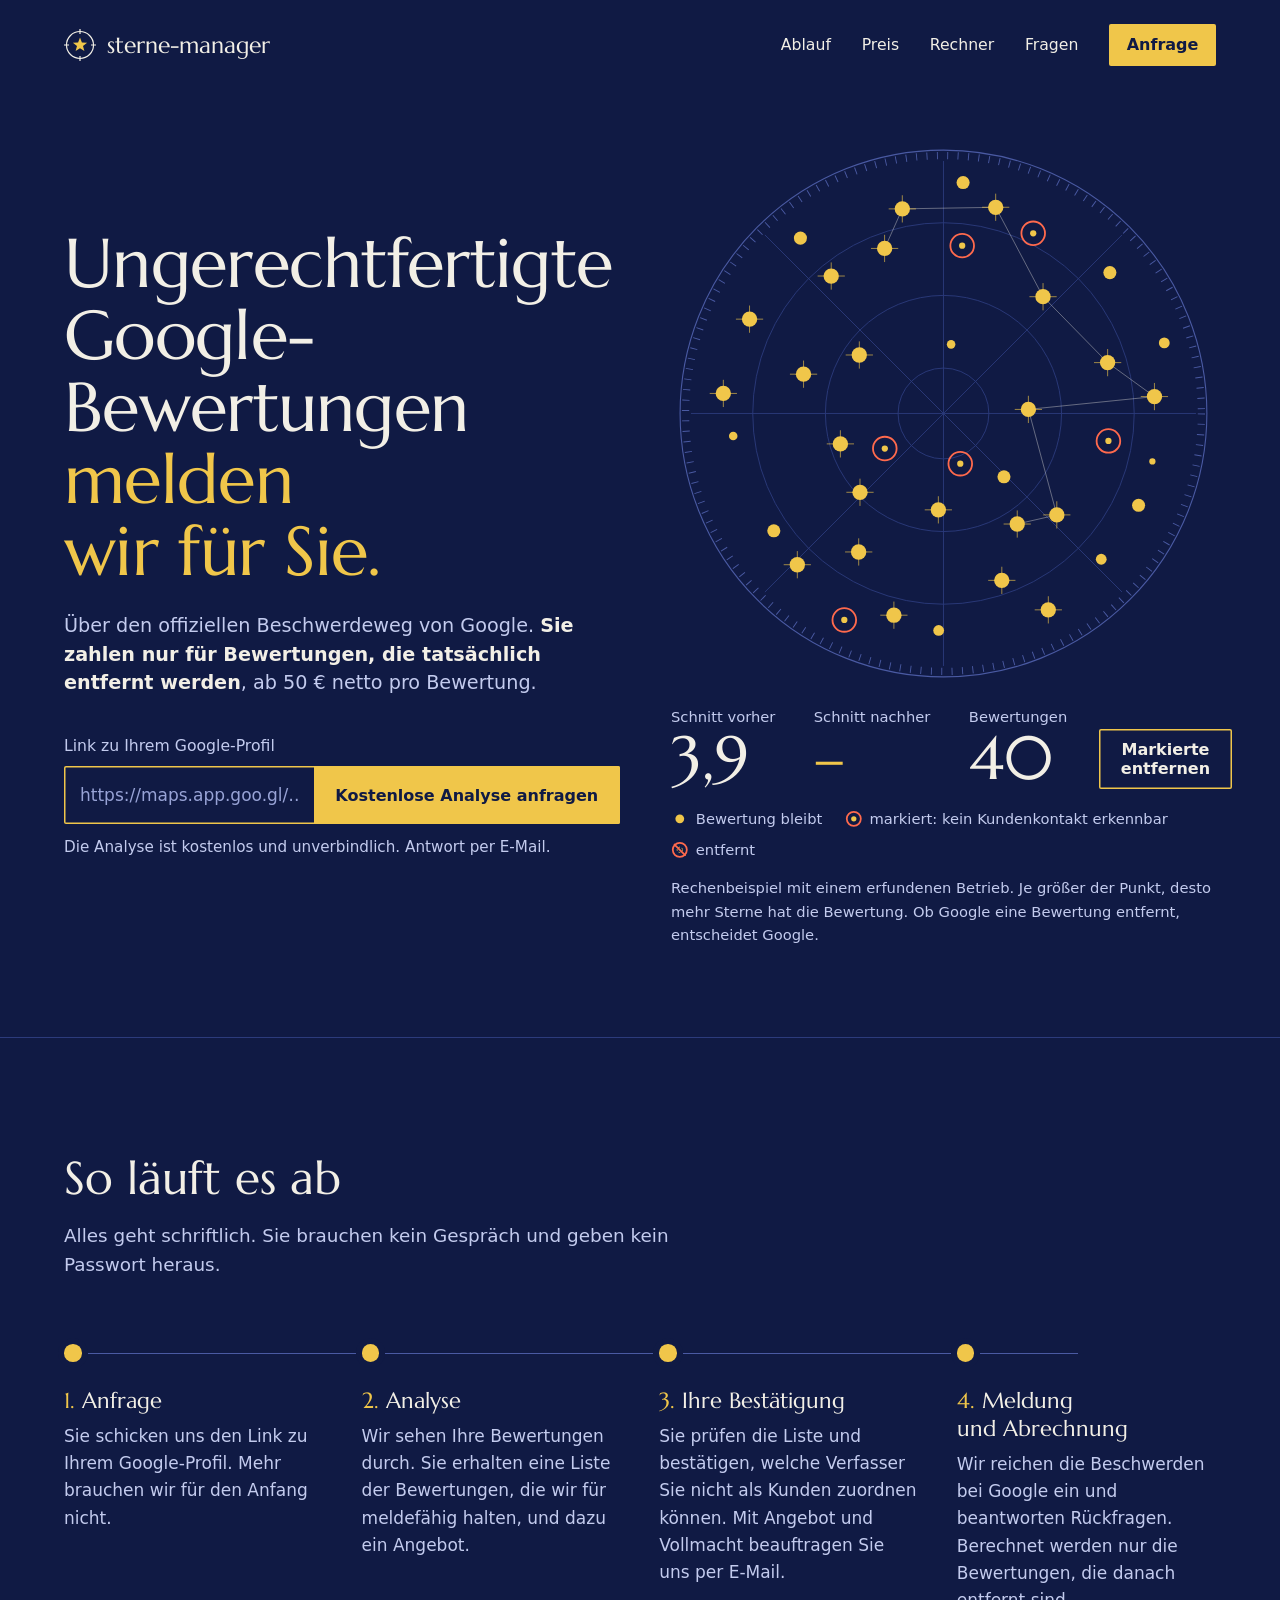
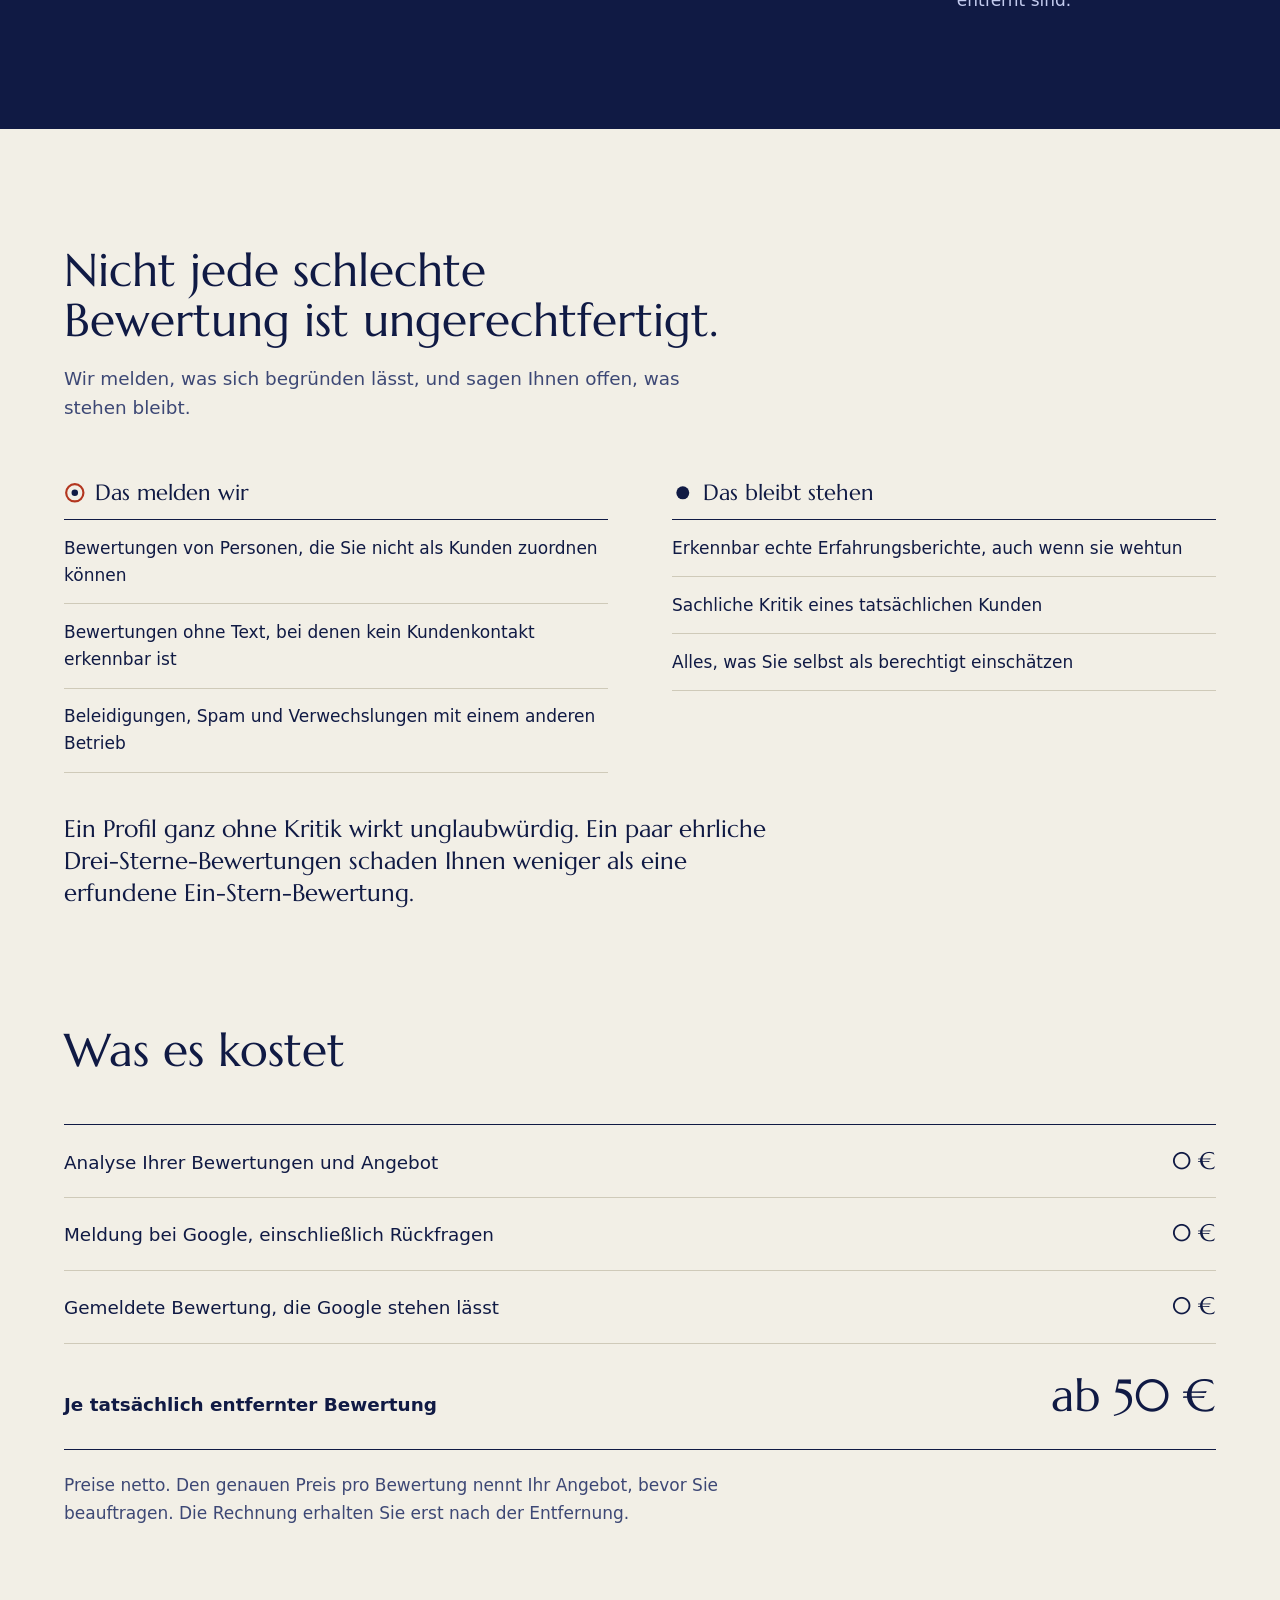
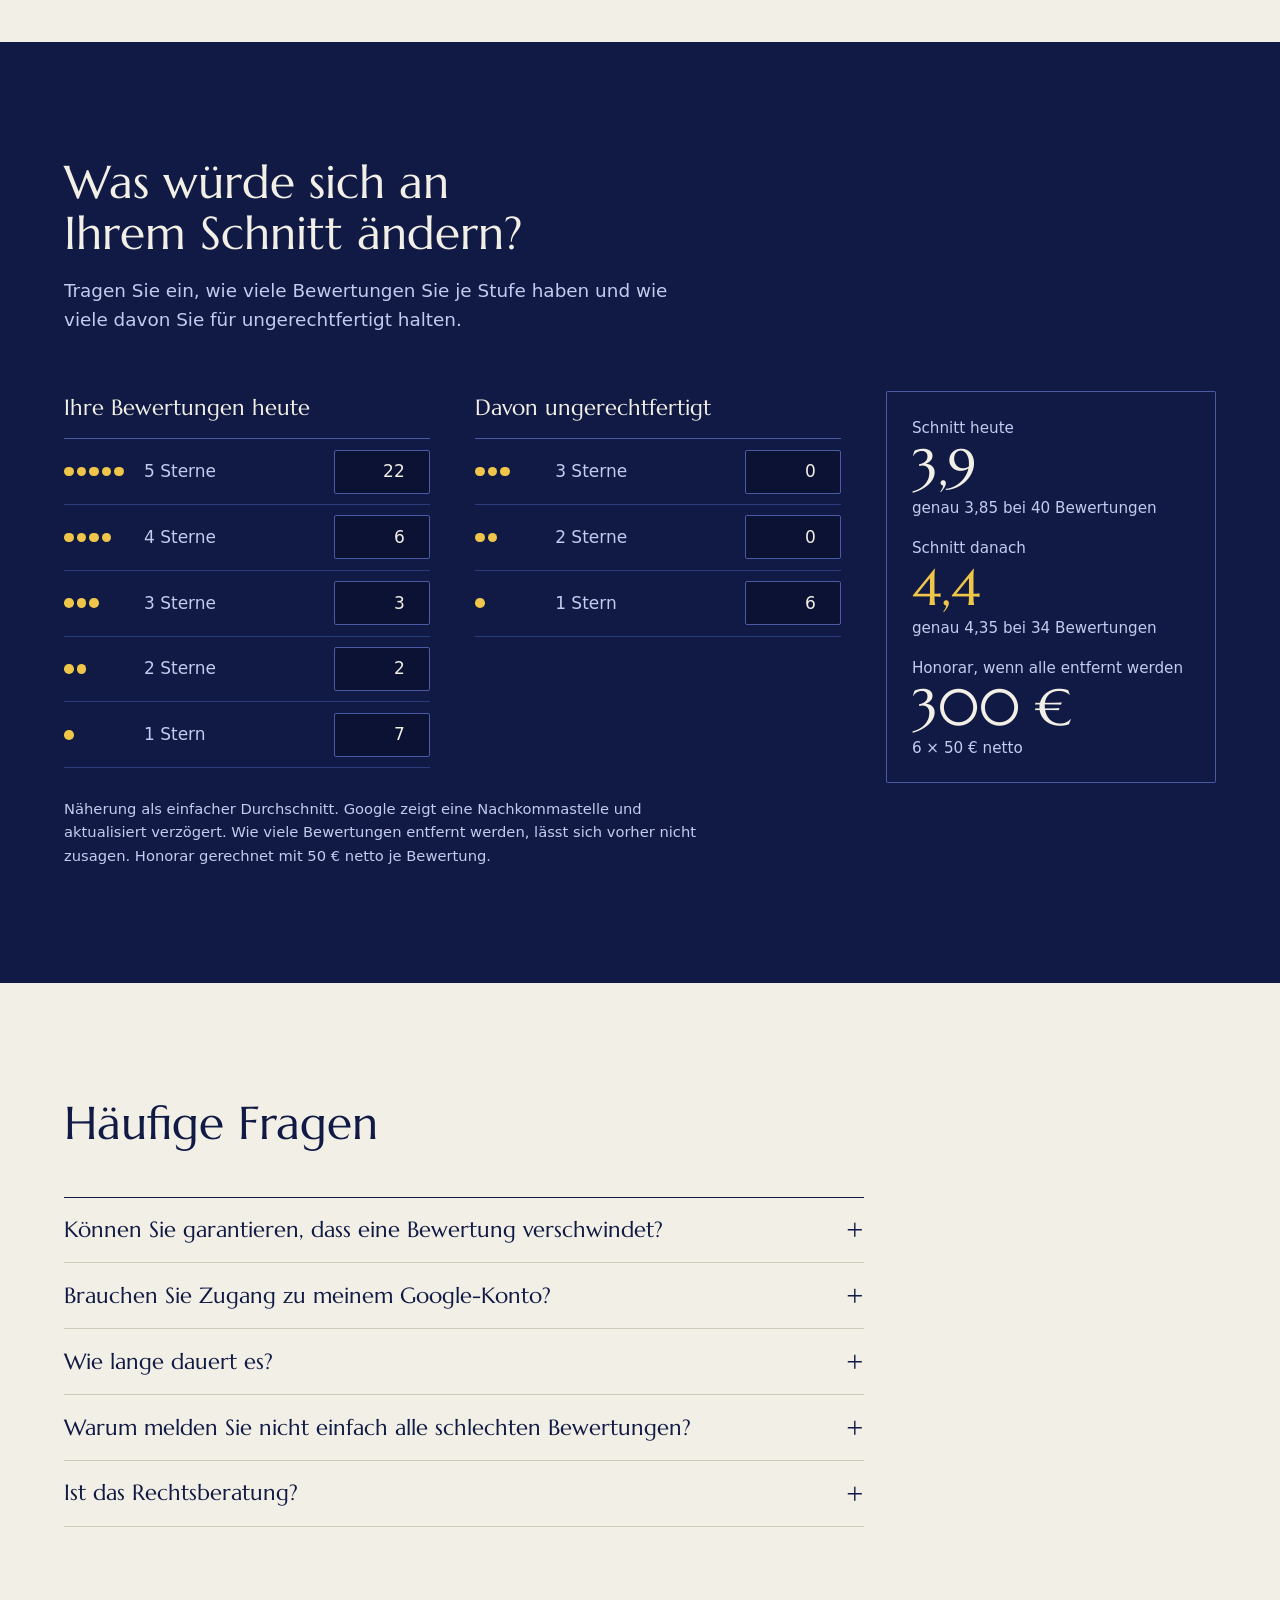
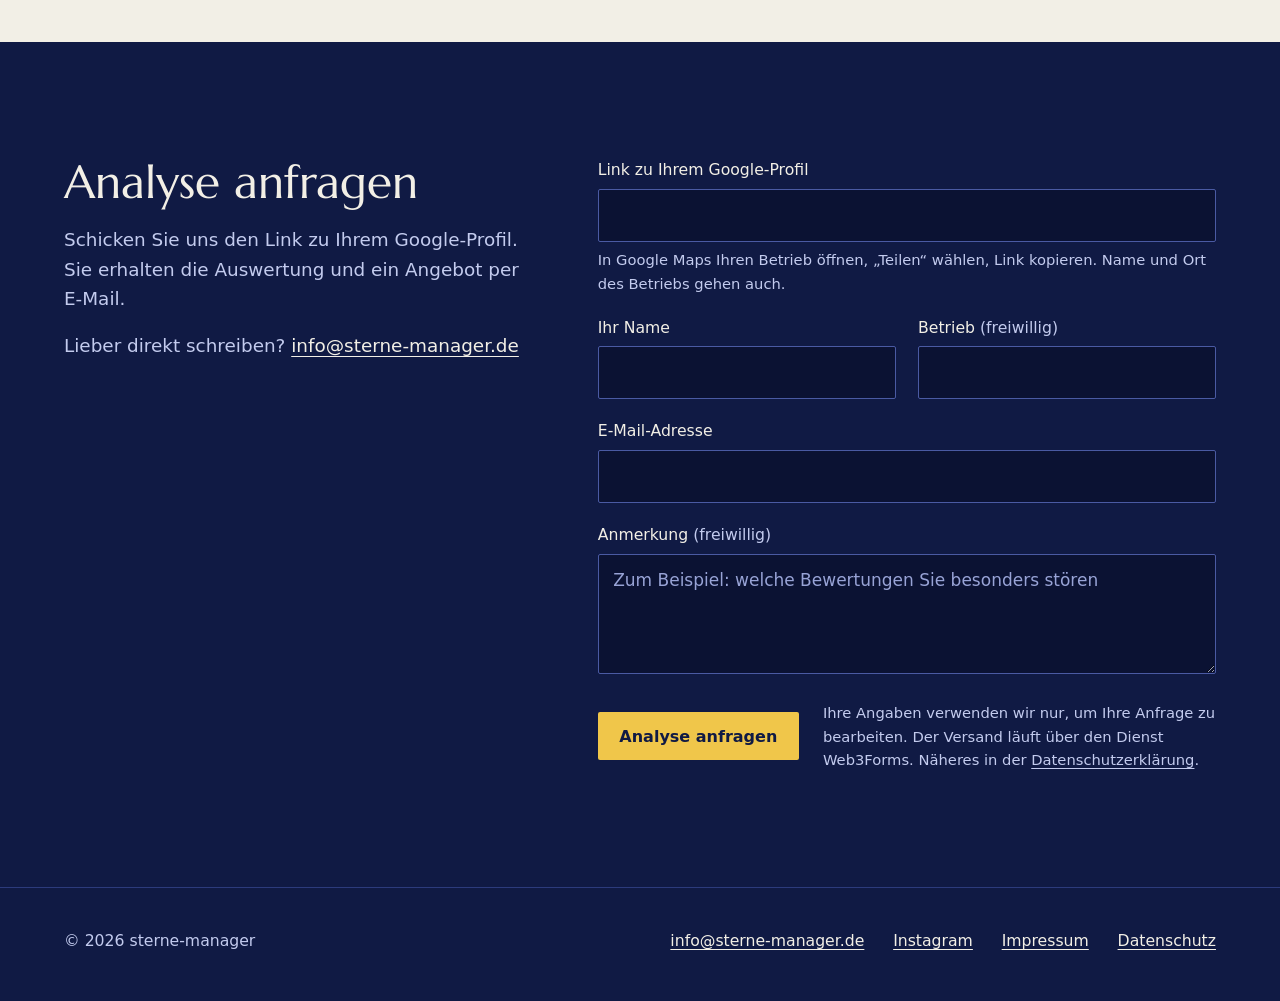
==== commit 935bf85e: "Seitenzaehler GoatCounter einschalten, Datenschutz ergaenzt" ====
--- a/index.html
+++ b/index.html
@@ -253,8 +253,6 @@
   </footer>
 
   <script src="script.js" defer></script>
-  <!-- Seitenzähler GoatCounter: nach der Registrierung DEINNAME ersetzen und diese Kommentarzeichen entfernen.
-  <script data-goatcounter="https://DEINNAME.goatcounter.com/count" async src="https://gc.zgo.at/count.js"></script>
-  -->
+  <script data-goatcounter="https://sterne-manager.goatcounter.com/count" async src="https://gc.zgo.at/count.js"></script>
 </body>
 </html>
